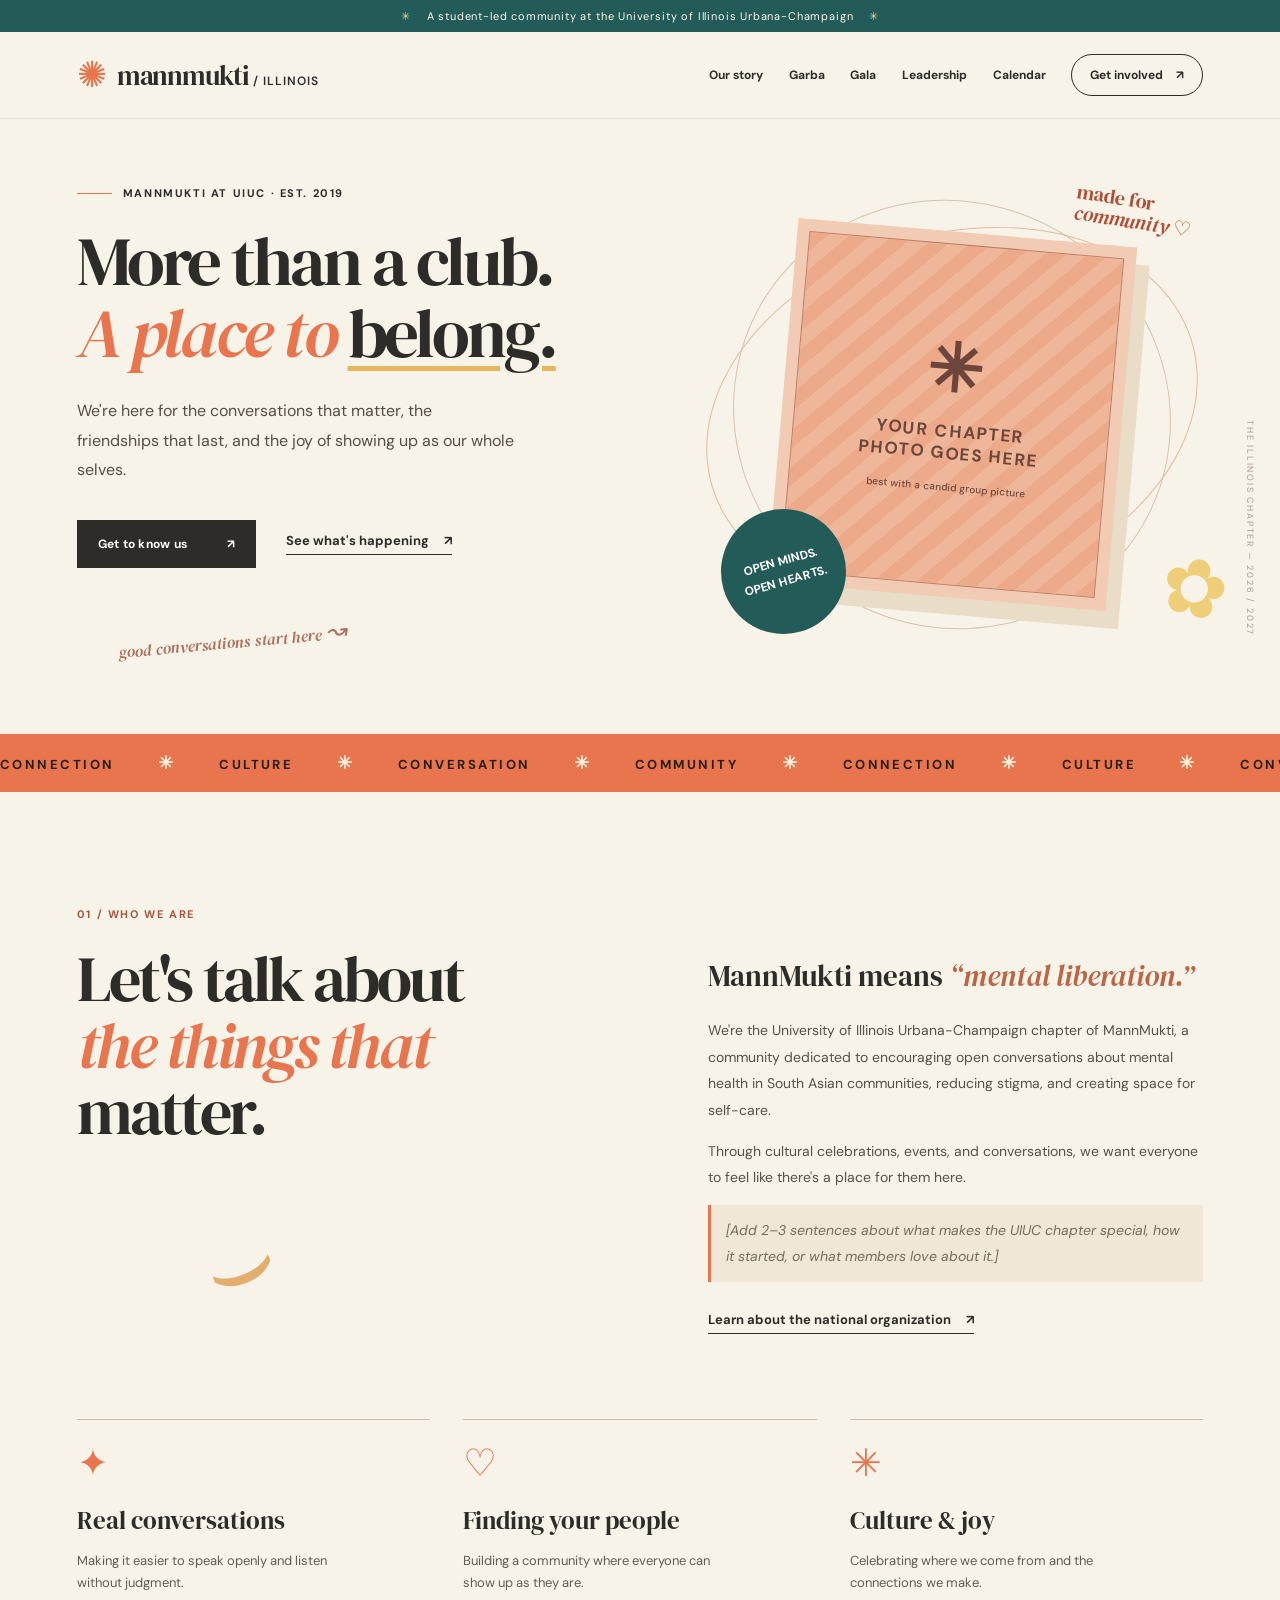
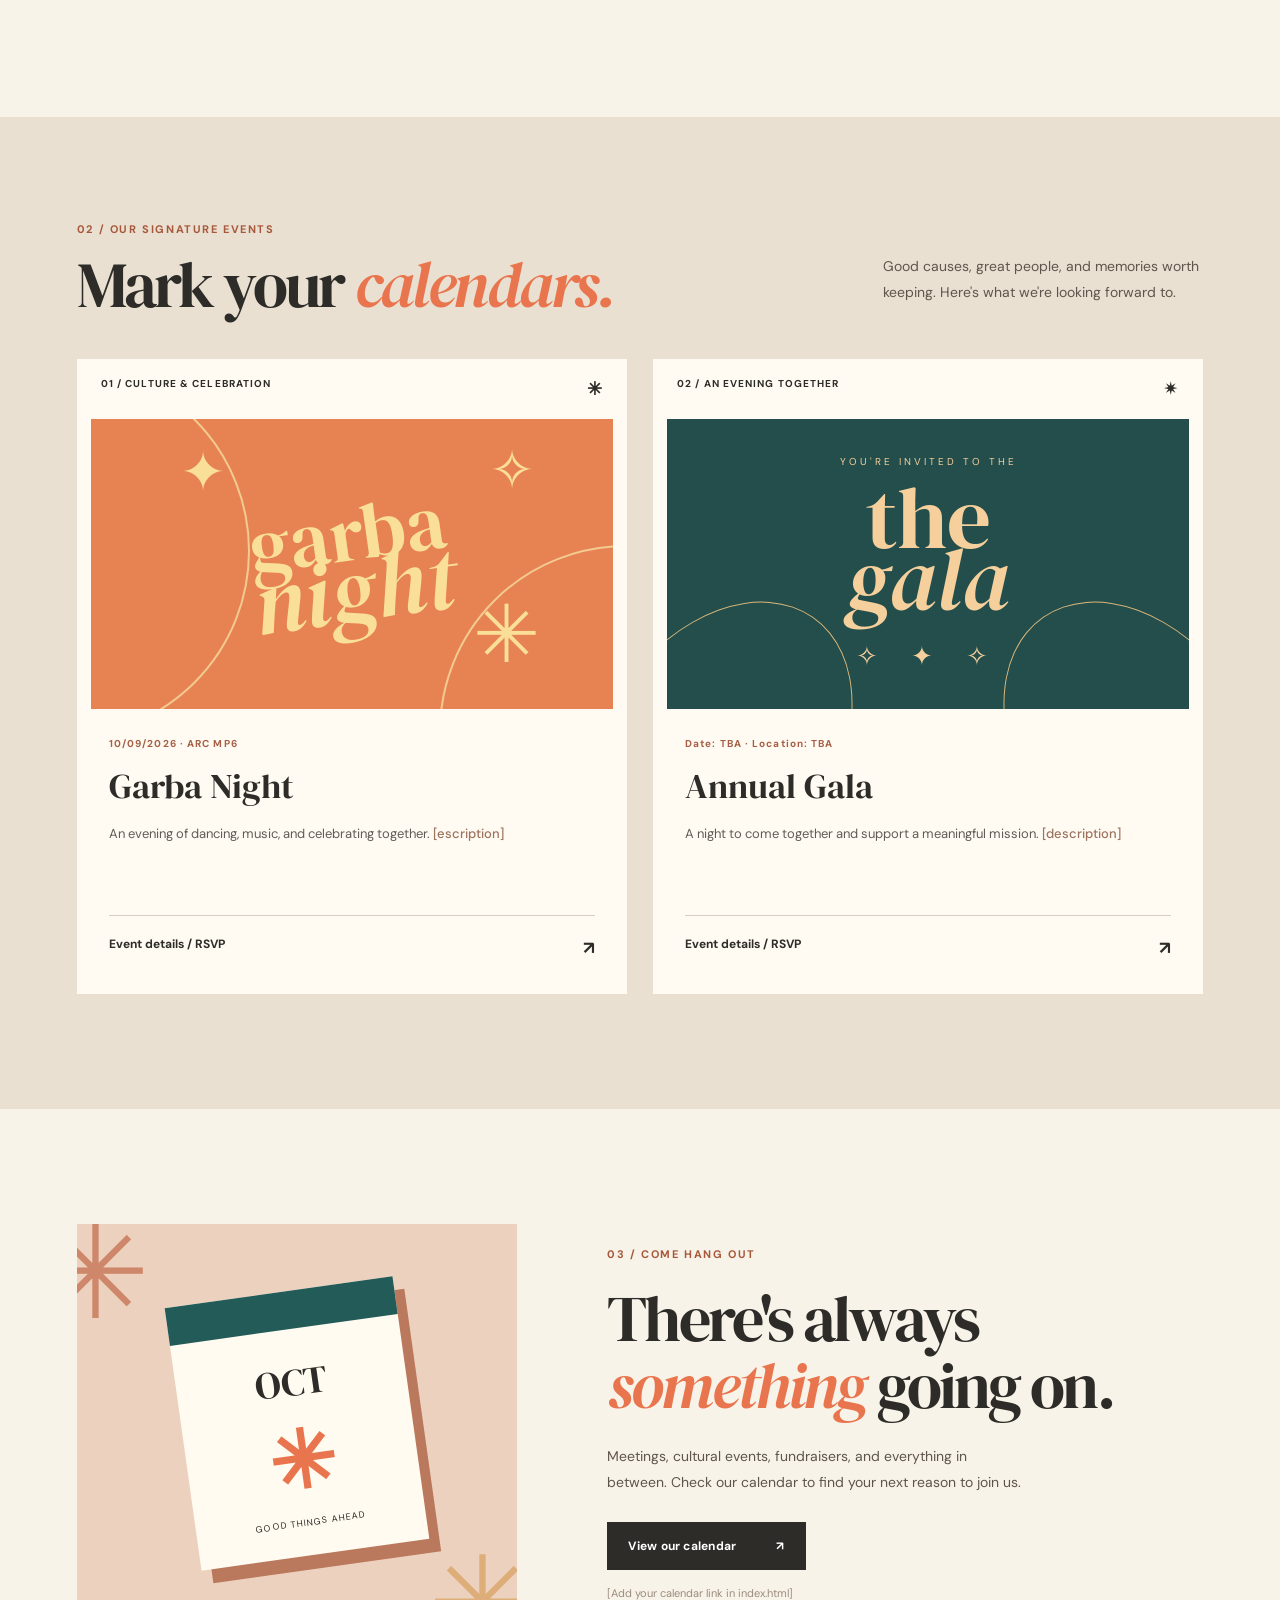
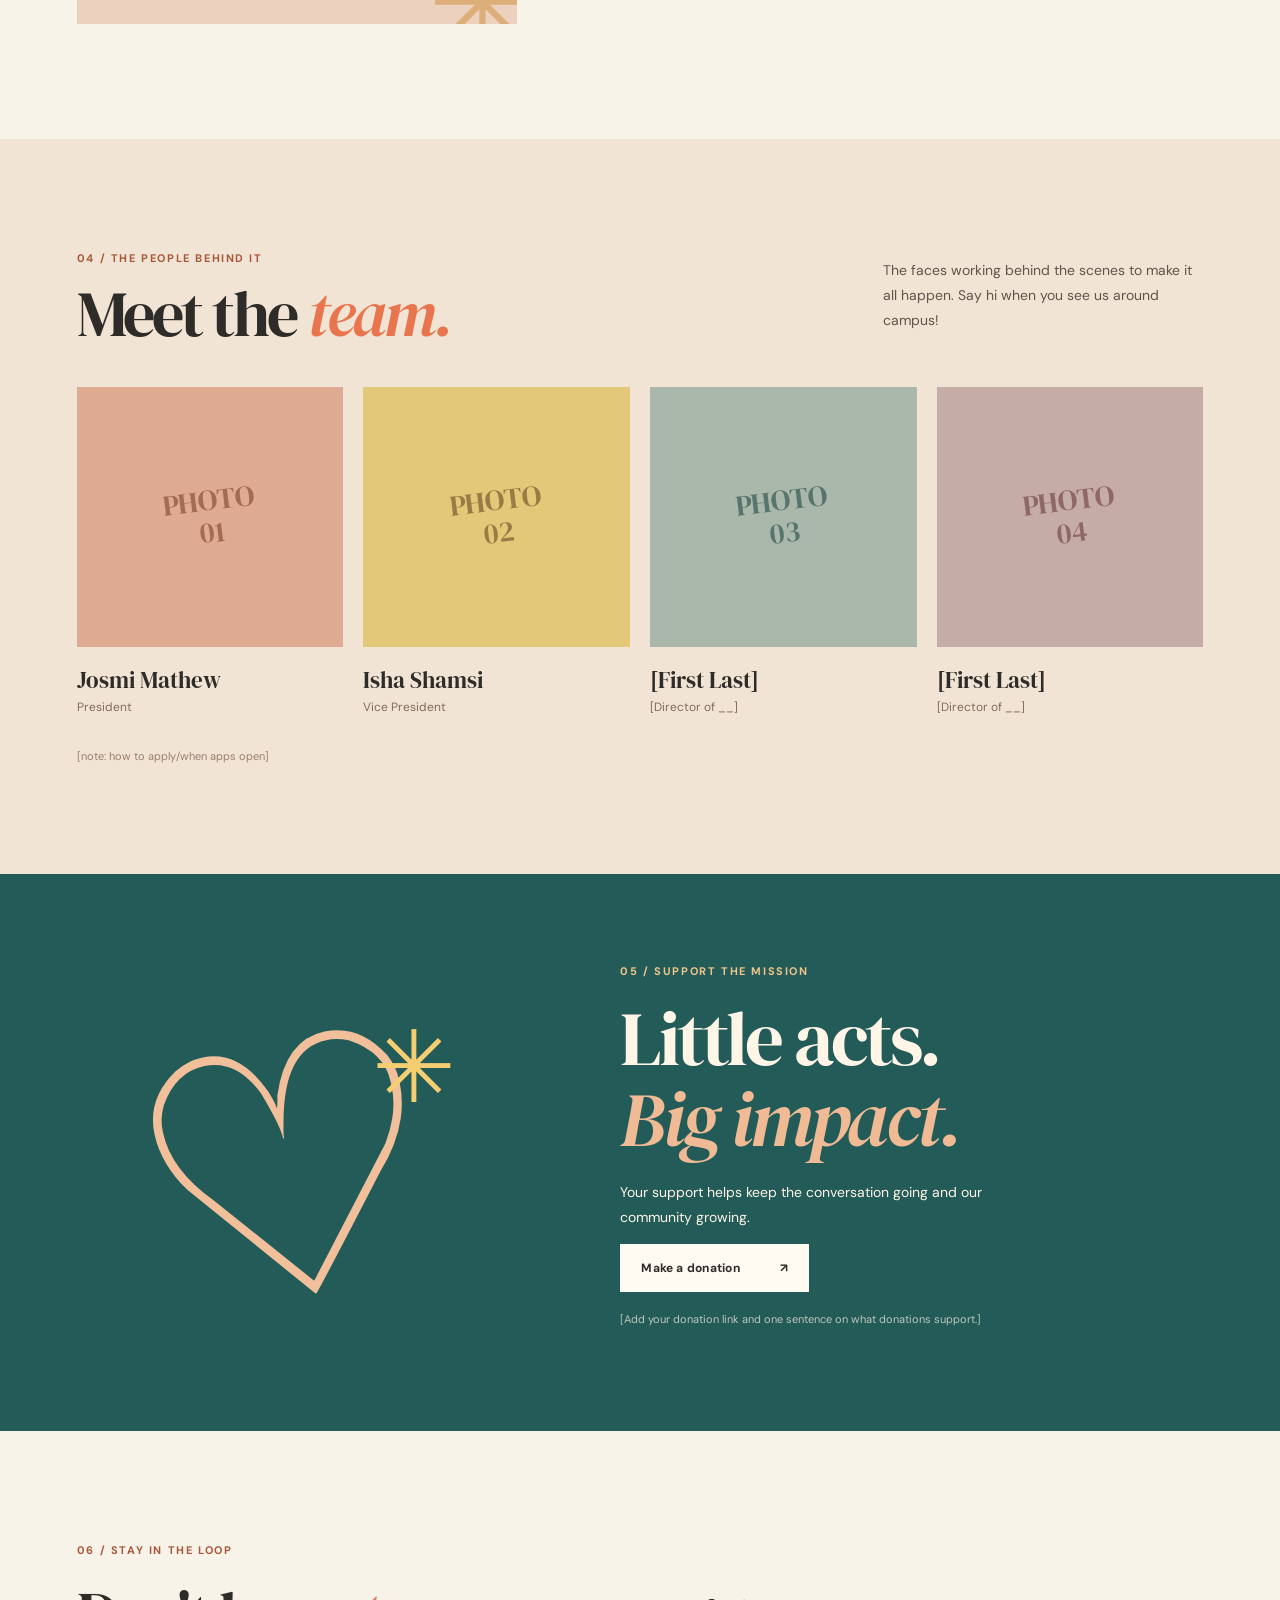
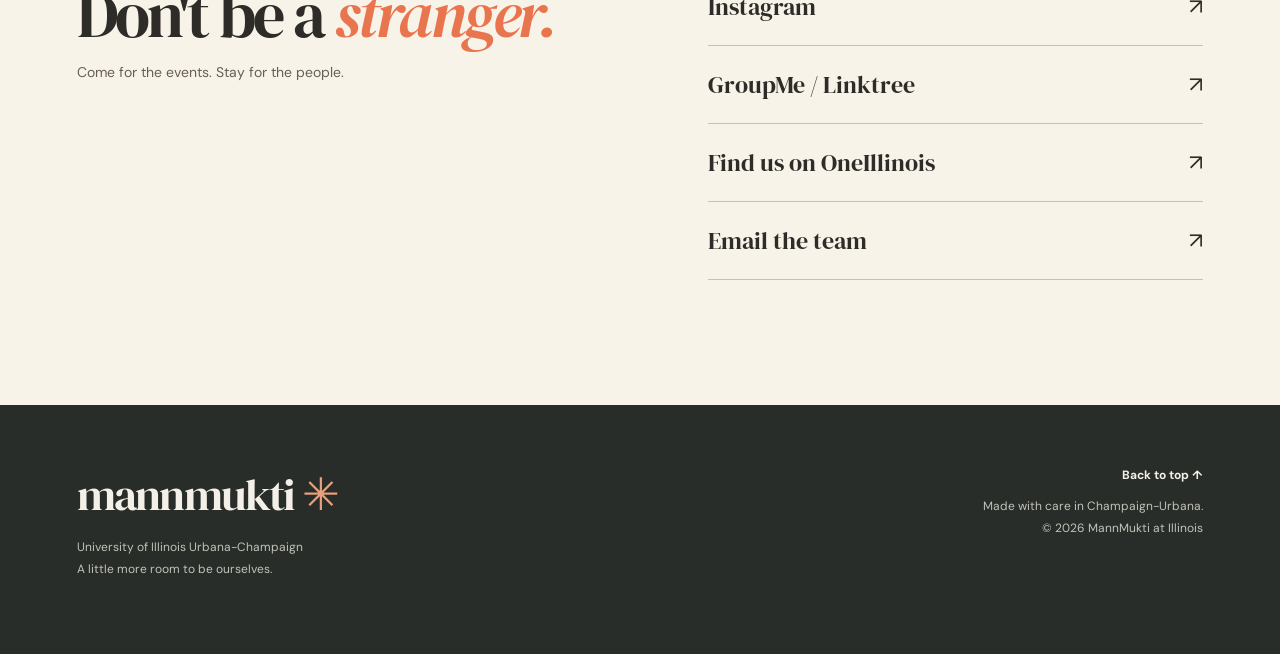
==== index.html @ 5d5713e8 "updates" ====
<!doctype html>
<html lang="en">
<head>
  <meta charset="UTF-8" />
  <meta name="viewport" content="width=device-width, initial-scale=1.0" />
  <meta name="theme-color" content="#f8f3e9" />
  <meta name="description" content="MannMukti at the University of Illinois Urbana-Champaign. Community, conversation, and South Asian mental health advocacy." />
  <title>MannMukti at Illinois — A little more room to be ourselves</title>
  <link rel="preconnect" href="https://fonts.googleapis.com" />
  <link rel="preconnect" href="https://fonts.gstatic.com" crossorigin />
  <link href="https://fonts.googleapis.com/css2?family=DM+Sans:wght@400;500;600;700&family=DM+Serif+Display:ital@0;1&display=swap" rel="stylesheet" />
  <link rel="stylesheet" href="styles.css" />
  <script src="script.js" defer></script>
</head>
<body>
  <a class="skip-link" href="#main">Skip to content</a>
  <div class="announcement"><span class="sparkle">✳</span> A student-led community at the University of Illinois Urbana-Champaign <span class="sparkle">✳</span></div>

  <header class="site-header">
    <a href="#home" class="brand" aria-label="MannMukti Illinois home">
      <span class="brand-symbol" aria-hidden="true">✺</span>
      <span class="brand-name">mannmukti<span class="brand-location"> / illinois</span></span>
    </a>
    <button class="menu-toggle" aria-expanded="false" aria-controls="site-nav" aria-label="Open navigation"><span></span><span></span></button>
    <nav id="site-nav" class="site-nav" aria-label="Main navigation">
      <a href="#about">Our story</a>
      <a href="#garba">Garba</a>
      <a href="#gala">Gala</a>
      <a href="#leadership">Leadership</a>
      <a href="#calendar">Calendar</a>
      <a href="#connect" class="nav-pill">Get involved <span aria-hidden="true">↗</span></a>
    </nav>
  </header>

  <main id="main">
    <section class="hero section-shell" id="home">
      <div class="hero-copy">
        <div class="eyebrow"><span class="eyebrow-line"></span> MANNMUKTI AT UIUC · EST. 2019</div>
        <h1>More than a club.<br /><em>A place to</em> <span class="underline-word">belong.</span></h1>
        <p>We're here for the conversations that matter, the friendships that last, and the joy of showing up as our whole selves.</p>
        <div class="hero-actions"><a class="button button-dark" href="#about">Get to know us <span>↗</span></a><a class="text-link" href="#events">See what's happening <span>↗</span></a></div>
        <p class="handwritten-note">good conversations start here <span aria-hidden="true">↝</span></p>
      </div>
      <div class="hero-art" aria-label="Illustrated photo display area">
        <div class="art-orbit art-orbit-one"></div><div class="art-orbit art-orbit-two"></div>
        <div class="hero-photo-frame">
          <!-- REPLACE: Add your own chapter photo as assets/hero.jpg, then change the div below to <img src="assets/hero.jpg" alt="MannMukti UIUC members together"> -->
          <div class="photo-placeholder"><span class="photo-star">✳</span><span>YOUR CHAPTER<br />PHOTO GOES HERE</span><small>best with a candid group picture</small></div>
        </div>
        <div class="art-sticker sticker-top">made for<br /><em>community</em> ♡</div>
        <div class="art-sticker sticker-bottom">OPEN MINDS.<br />OPEN HEARTS.</div>
        <div class="hero-flower" aria-hidden="true">✿</div>
      </div>
      <div class="hero-side-note" aria-hidden="true">THE ILLINOIS CHAPTER — 2026 / 2027</div>
    </section>

    <div class="ticker" aria-label="Community values"><div class="ticker-track">CONNECTION <span>✳</span> CULTURE <span>✳</span> CONVERSATION <span>✳</span> COMMUNITY <span>✳</span> CONNECTION <span>✳</span> CULTURE <span>✳</span> CONVERSATION <span>✳</span> COMMUNITY <span>✳</span></div></div>

    <section class="about section-shell" id="about">
      <div class="section-index">01 / WHO WE ARE</div>
      <div class="about-grid">
        <div><h2>Let's talk about<br /><em>the things that</em><br />matter.</h2><div class="drawn-smile" aria-hidden="true">⌣</div></div>
        <div class="about-text"><p class="lead">MannMukti means <em>“mental liberation.”</em></p><p>We're the University of Illinois Urbana-Champaign chapter of MannMukti, a community dedicated to encouraging open conversations about mental health in South Asian communities, reducing stigma, and creating space for self-care.</p><p>Through cultural celebrations, events, and conversations, we want everyone to feel like there's a place for them here.</p><p class="editable-note">[Add 2–3 sentences about what makes the UIUC chapter special, how it started, or what members love about it.]</p><a class="inline-arrow" href="https://mannmukti.org/our-story/" target="_blank" rel="noopener noreferrer">Learn about the national organization <span>↗</span></a></div>
      </div>
      <div class="values-grid"><div class="value"><span>✦</span><h3>Real conversations</h3><p>Making it easier to speak openly and listen without judgment.</p></div><div class="value"><span>♡</span><h3>Finding your people</h3><p>Building a community where everyone can show up as they are.</p></div><div class="value"><span>✳</span><h3>Culture & joy</h3><p>Celebrating where we come from and the connections we make.</p></div></div>
    </section>

    <section class="events" id="events">
      <div class="section-shell"><div class="events-heading"><div><div class="section-index">02 / OUR SIGNATURE EVENTS</div><h2>Mark your <em>calendars.</em></h2></div><p>Good causes, great people, and memories worth keeping. Here's what we're looking forward to.</p></div>
        <div class="event-grid">
          <article class="event-card garba-card" id="garba"><div class="event-topline"><span>01 / CULTURE & CELEBRATION</span><span aria-hidden="true">✳</span></div><div class="event-graphic garba-graphic" aria-hidden="true"><span class="garba-graphic-text">garba<br /><i>night</i></span><span class="garba-star star-a">✦</span><span class="garba-star star-b">✳</span><span class="garba-star star-c">✧</span></div><div class="event-details"><div class="event-kicker">10/09/2026 · ARC MP6</div><h3>Garba Night</h3><p>An evening of dancing, music, and celebrating together. <strong>[escription]</strong></p><a href="#" data-placeholder="Add your Garba tickets or RSVP link" class="event-link">Event details / RSVP <span>↗</span></a></div></article>
          <article class="event-card gala-card" id="gala"><div class="event-topline"><span>02 / AN EVENING TOGETHER</span><span aria-hidden="true">✴</span></div><div class="event-graphic gala-graphic" aria-hidden="true"><span class="gala-small">YOU'RE INVITED TO THE</span><span class="gala-graphic-text">the<br /><i>gala</i></span><span class="gala-decoration">✧ ✦ ✧</span></div><div class="event-details"><div class="event-kicker">Date: TBA · Location: TBA</div><h3>Annual Gala</h3><p>A night to come together and support a meaningful mission. <strong>[description]</strong></p><a href="#" data-placeholder="Add your Gala tickets or RSVP link" class="event-link">Event details / RSVP <span>↗</span></a></div></article>
        </div>
      </div>
    </section>

    <section class="calendar-section section-shell" id="calendar"><div class="calendar-doodle" aria-hidden="true"><div class="doodle-page"><span>OCT</span><strong>✳</strong><small>GOOD THINGS AHEAD</small></div></div><div class="calendar-copy"><div class="section-index">03 / COME HANG OUT</div><h2>There's always<br /><em>something</em> going on.</h2><p>Meetings, cultural events, fundraisers, and everything in between. Check our calendar to find your next reason to join us.</p><a href="#" data-placeholder="Add your Google Calendar or campus calendar URL" class="button button-dark">View our calendar <span>↗</span></a><span class="subtle-hint">[Add your calendar link in index.html]</span></div></section>

    <section class="leadership-section" id="leadership"><div class="section-shell"><div class="leadership-heading"><div><div class="section-index">04 / THE PEOPLE BEHIND IT</div><h2>Meet the <em>team.</em></h2></div><p>The faces working behind the scenes to make it all happen. Say hi when you see us around campus!</p></div><div class="leader-grid">
      <!-- REPLACE: names, roles, bios, and profile image placeholders with the current year's leadership -->
      <article class="leader-card"><div class="leader-photo shade-one"><span>PHOTO<br />01</span></div><h3>Josmi Mathew</h3><p>President</p></article>
      <article class="leader-card"><div class="leader-photo shade-two"><span>PHOTO<br />02</span></div><h3>Isha Shamsi</h3><p>Vice President</p></article>
      <article class="leader-card"><div class="leader-photo shade-three"><span>PHOTO<br />03</span></div><h3>[First Last]</h3><p>[Director of __]</p></article>
      <article class="leader-card"><div class="leader-photo shade-four"><span>PHOTO<br />04</span></div><h3>[First Last]</h3><p>[Director of __]</p></article>
    </div><p class="leader-note">[note: how to apply/when apps open]</p></div></section>

    <section class="support section-shell" id="support"><div class="support-illustration" aria-hidden="true"><span class="heart-outer">♡</span><span class="little-sparkle">✳</span></div><div><div class="section-index">05 / SUPPORT THE MISSION</div><h2>Little acts.<br /><em>Big impact.</em></h2><p>Your support helps keep the conversation going and our community growing.</p><a class="button button-light" href="#" data-placeholder="Add your verified donation URL">Make a donation <span>↗</span></a><p class="support-note">[Add your donation link and one sentence on what donations support.]</p></div></section>

    <section class="connect-section section-shell" id="connect"><div class="connect-header"><div class="section-index">06 / STAY IN THE LOOP</div><h2>Don't be a <em>stranger.</em></h2><p>Come for the events. Stay for the people.</p></div><div class="social-links"><a href="#" data-placeholder="Add the UIUC chapter Instagram link"><span>Instagram</span><span>↗</span></a><a href="#" data-placeholder="Add GroupMe, Linktree, or another social link"><span>GroupMe / Linktree</span><span>↗</span></a><a href="https://one.illinois.edu/mannmukti/home/" target="_blank" rel="noopener noreferrer"><span>Find us on OneIllinois</span><span>↗</span></a><a href="mailto:YOUR-EMAIL@illinois.edu" data-placeholder="Replace YOUR-EMAIL@illinois.edu with the chapter email"><span>Email the team</span><span>↗</span></a></div></section>
  </main>

  <footer><div class="footer-content section-shell"><div><div class="footer-brand">mannmukti<span>✳</span></div><p>University of Illinois Urbana-Champaign<br />A little more room to be ourselves.</p></div><div class="footer-right"><a href="#home">Back to top ↑</a><p>Made with care in Champaign-Urbana.<br />© <span id="year">2026</span> MannMukti at Illinois</p></div></div></footer>
  <div id="placeholder-toast" class="placeholder-toast" role="status" aria-live="polite"></div>
</body>
</html>
---- styles.css ----
:root{--cream:#f8f3e9;--ink:#2e2c28;--orange:#e9754e;--teal:#235b58;--pink:#f2c6ba;--yellow:#efce79;--paper:#fffaf2;--serif:'DM Serif Display',Georgia,serif;--sans:'DM Sans',Arial,sans-serif}*{box-sizing:border-box}html{scroll-behavior:smooth;scroll-padding-top:90px}body{margin:0;background:var(--cream);color:var(--ink);font-family:var(--sans);-webkit-font-smoothing:antialiased}a{color:inherit;text-decoration:none}button{font:inherit}::selection{background:#f4ba8b;color:#211f1c}.section-shell{max-width:1350px;padding-left:clamp(24px,6vw,94px);padding-right:clamp(24px,6vw,94px);margin:auto}.skip-link{position:absolute;left:-999px;top:8px;background:white;padding:10px;z-index:50}.skip-link:focus{left:10px}.announcement{background:var(--teal);color:#fff8ed;text-align:center;font-size:11px;letter-spacing:.075em;padding:9px 12px}.sparkle{color:#f4d38c;padding:0 12px}.site-header{min-height:87px;display:flex;justify-content:space-between;align-items:center;gap:22px;padding:0 clamp(24px,6vw,94px);position:relative;z-index:15;background:var(--cream);border-bottom:1px solid #e7dfd2}.brand{display:flex;gap:10px;align-items:center;white-space:nowrap}.brand-symbol{font-size:36px;color:var(--orange);line-height:1}.brand-name{font-family:var(--serif);font-size:27px;letter-spacing:-1.2px}.brand-location{font-family:var(--sans);font-size:12px;letter-spacing:.08em;font-weight:600;text-transform:uppercase}.site-nav{display:flex;align-items:center;gap:clamp(15px,2vw,29px)}.site-nav>a{font-size:12px;font-weight:700;transition:color .2s}.site-nav>a:hover{color:#cb5838}.site-nav .nav-pill{padding:12px 18px;border:1px solid var(--ink);border-radius:30px}.nav-pill span{margin-left:10px}.menu-toggle{display:none}.hero{position:relative;min-height:610px;display:grid;grid-template-columns:1.08fr .92fr;align-items:center;gap:35px;padding-top:60px;padding-bottom:85px}.eyebrow,.section-index{font-size:11px;letter-spacing:.145em;font-weight:700}.eyebrow{display:flex;align-items:center;gap:11px}.eyebrow-line{height:1px;background:var(--orange);width:35px}.hero h1,.about h2,.events h2,.calendar-section h2,.leadership-section h2,.support h2,.connect-section h2{font-family:var(--serif);font-weight:400;letter-spacing:-.045em;line-height:1.04}.hero h1{font-size:clamp(52px,5.4vw,85px);margin:25px 0 27px}.hero h1 em,.about h2 em,.events h2 em,.calendar-section h2 em,.leadership-section h2 em,.support h2 em,.connect-section h2 em{font-weight:400;color:var(--orange)}.underline-word{text-decoration:underline;text-decoration-color:#e8b55f;text-decoration-thickness:5px;text-underline-offset:9px}.hero-copy>p:not(.handwritten-note){font-size:16px;max-width:440px;line-height:1.85;color:#554e46}.hero-actions{display:flex;align-items:center;gap:30px;flex-wrap:wrap;margin-top:35px}.button{display:inline-flex;align-items:center;justify-content:space-between;gap:40px;padding:16px 21px;font-size:12px;letter-spacing:.02em;font-weight:700;transition:transform .2s,background .2s}.button:hover{transform:translateY(-3px)}.button-dark{background:var(--ink);color:white}.button-light{background:var(--paper);color:var(--ink)}.text-link,.inline-arrow{font-size:13px;font-weight:700;border-bottom:1px solid var(--ink);padding-bottom:5px}.text-link span,.inline-arrow span{padding-left:12px}.handwritten-note{font-family:var(--serif);font-style:italic;color:#ad725f;font-size:16px;transform:rotate(-5deg);margin:40px 0 0 40px}.handwritten-note span{font-size:25px}.hero-art{height:470px;position:relative;display:grid;place-items:center}.art-orbit{position:absolute;border:1px solid #e3b9a1;border-radius:50%;transform:rotate(-17deg);width:100%;max-width:520px;height:360px}.art-orbit-two{transform:rotate(30deg);width:88%;height:425px;border-color:#d6c3b0}.hero-photo-frame{width:min(75%,340px);height:365px;background:#f2cbb4;padding:12px;transform:rotate(5deg);box-shadow:14px 17px 0 #e9ddc8;z-index:2}.photo-placeholder{height:100%;display:flex;align-items:center;justify-content:center;flex-direction:column;gap:17px;background:repeating-linear-gradient(-45deg,#edaa8b,#edaa8b 14px,#f0b69a 14px,#f0b69a 28px);border:1px solid #bf7e64;color:#6d453a;text-align:center;font-weight:700;font-size:17px;letter-spacing:.1em}.photo-placeholder .photo-star{font-size:67px;line-height:1}.photo-placeholder small{font-size:10px;font-weight:500;letter-spacing:0}.hero-photo-frame img{width:100%;height:100%;object-fit:cover}.art-sticker{position:absolute;z-index:3;font-family:var(--serif);line-height:1.05}.sticker-top{font-size:20px;top:11px;right:2%;transform:rotate(9deg);color:#b24e35}.sticker-bottom{background:var(--teal);color:white;border-radius:50%;width:125px;height:125px;display:grid;place-content:center;text-align:center;font:700 12px/1.65 var(--sans);left:4%;bottom:15px;transform:rotate(-16deg)}.hero-flower{position:absolute;z-index:3;color:var(--yellow);font-size:80px;right:-25px;bottom:8px;transform:rotate(15deg)}.hero-side-note{position:absolute;right:24px;top:49%;writing-mode:vertical-rl;font-size:9px;letter-spacing:.2em;color:#a59a8c}.ticker{overflow:hidden;background:var(--orange);color:#291f19;padding:17px 0;white-space:nowrap}.ticker-track{width:max-content;font-size:13px;letter-spacing:.19em;font-weight:700;word-spacing:2em;animation:marquee 40s linear infinite}.ticker span{color:#fff1dd;font-size:18px;padding:0 12px}@keyframes marquee{to{transform:translateX(-50%)}}.about{padding-top:115px;padding-bottom:110px}.section-index{color:#a8583a}.about-grid{display:grid;grid-template-columns:1fr 1fr;gap:12%;padding-top:25px}.about h2{font-size:clamp(48px,5vw,70px);margin:0}.drawn-smile{font-family:var(--serif);font-size:110px;color:#e2ae6d;line-height:.9;margin:10px 0 0 115px;transform:rotate(-22deg)}.about-text{padding-top:12px}.about-text p{font-size:14px;line-height:1.9;color:#55514b}.about-text .lead{font-family:var(--serif);font-size:29px;color:var(--ink);line-height:1.25;margin:0 0 23px}.about-text .lead em{color:#bb6547}.editable-note{background:#f0e7d8;border-left:3px solid var(--orange);padding:12px 15px;color:#766c60!important;font-style:italic}.inline-arrow{display:inline-block;margin-top:15px}.values-grid{display:grid;grid-template-columns:repeat(3,1fr);gap:33px;margin-top:85px}.value{border-top:1px solid #cbbdae;padding-top:18px}.value>span{font-size:38px;color:var(--orange)}.value h3{font:400 25px var(--serif);margin:15px 0 8px}.value p{font-size:13px;color:#625c52;line-height:1.7;max-width:260px}.events{background:#e9e0d2;padding:105px 0 115px}.events-heading,.leadership-heading{display:flex;justify-content:space-between;align-items:end;gap:40px;margin-bottom:40px}.events h2,.leadership-section h2{font-size:clamp(47px,5vw,72px);margin:16px 0 0}.events-heading>p,.leadership-heading>p{font-size:14px;line-height:1.8;max-width:320px;color:#5f554c}.event-grid{display:grid;grid-template-columns:1fr 1fr;gap:26px}.event-card{background:var(--paper);min-width:0}.event-topline{display:flex;justify-content:space-between;padding:18px 24px;font-size:10px;letter-spacing:.11em;font-weight:700}.event-topline span:last-child{font-size:18px}.event-graphic{height:290px;margin:0 14px;position:relative;overflow:hidden;display:flex;align-items:center;justify-content:center}.garba-graphic{background:#e78253;color:#f9df97}.garba-graphic:before,.garba-graphic:after{content:'';position:absolute;border:2px solid #f3ca8f;border-radius:50%;height:370px;width:370px}.garba-graphic:before{left:-215px;top:-55px}.garba-graphic:after{right:-200px;bottom:-210px}.garba-graphic-text{font:400 77px/.67 var(--serif);text-align:center;transform:rotate(-8deg);position:relative;z-index:2}.garba-graphic-text i{font-size:90px}.garba-star{position:absolute;font-size:55px}.star-a{top:17px;left:17%}.star-b{bottom:22px;right:14%;font-size:80px}.star-c{right:15%;top:15px}.gala-graphic{background:#234e4b;color:#f5cf9c;flex-direction:column}.gala-graphic:before,.gala-graphic:after{content:'';position:absolute;width:230px;height:330px;border:1px solid #d9b67a;border-radius:50% 50% 0 0;bottom:-210px}.gala-graphic:before{left:-65px;transform:rotate(35deg)}.gala-graphic:after{right:-65px;transform:rotate(-35deg)}.gala-small{font-size:10px;letter-spacing:.3em;margin-bottom:20px}.gala-graphic-text{font:400 87px/.7 var(--serif);text-align:center}.gala-decoration{font-size:26px;letter-spacing:.5em;margin-top:29px}.event-details{padding:28px 32px 34px}.event-kicker{font-size:10px;color:#a65f44;font-weight:700;letter-spacing:.11em}.event-details h3{font:400 35px var(--serif);margin:12px 0}.event-details p{line-height:1.75;font-size:13px;color:#625c56;min-height:65px}.event-details p strong{font-weight:500;color:#9b735f}.event-link{display:flex;justify-content:space-between;border-top:1px solid #d7cdc0;padding-top:20px;margin-top:27px;font-size:12px;font-weight:700}.event-link span{font-size:18px}.calendar-section{display:grid;grid-template-columns:.85fr 1.15fr;align-items:center;gap:8%;padding-top:115px;padding-bottom:115px}.calendar-doodle{background:#ecd2be;min-height:400px;display:grid;place-items:center;position:relative;overflow:hidden}.calendar-doodle:before,.calendar-doodle:after{content:'✳';color:#ce876b;position:absolute;font-size:130px;left:-36px;top:-35px}.calendar-doodle:after{left:auto;top:auto;right:-20px;bottom:-65px;color:#deae7a}.doodle-page{transform:rotate(-8deg);background:#fffbf0;box-shadow:10px 14px 0 #ba785d;width:230px;height:265px;text-align:center;display:flex;align-items:center;flex-direction:column;justify-content:space-around;padding:20px;border-top:38px solid var(--teal);position:relative;z-index:1}.doodle-page>span{font:400 38px var(--serif)}.doodle-page strong{font-size:80px;color:var(--orange);line-height:1}.doodle-page small{font-size:9px;letter-spacing:.13em}.calendar-section h2{font-size:clamp(46px,5vw,68px);margin:25px 0}.calendar-copy>p{max-width:420px;line-height:1.85;font-size:14px;color:#5d554c;margin-bottom:26px}.subtle-hint{display:block;margin-top:16px;color:#9b8b7d;font-size:11px}.leadership-section{background:#f1e4d4;padding:105px 0 100px}.leader-grid{display:grid;grid-template-columns:repeat(4,1fr);gap:20px}.leader-photo{height:260px;display:grid;place-items:center;position:relative;overflow:hidden}.leader-photo span{font-family:var(--serif);text-align:center;font-size:29px;line-height:1.1;transform:rotate(-7deg);opacity:.7}.leader-photo img{width:100%;height:100%;object-fit:cover}.shade-one{background:#deaa91;color:#8b503b}.shade-two{background:#e4c879;color:#795b30}.shade-three{background:#a9b8aa;color:#355a53}.shade-four{background:#c6aca7;color:#784c4a}.leader-card h3{font:400 23px var(--serif);margin:17px 0 3px}.leader-card p{font-size:12px;color:#826b5b;margin:0}.leader-note{font-size:11px;color:#9c7e6a;margin-top:34px}.support{background:var(--teal);color:#fff6e7;display:grid;grid-template-columns:.85fr 1.15fr;gap:10%;align-items:center;padding-top:90px;padding-bottom:90px;max-width:none;justify-content:center}.support>div{max-width:590px}.support .section-index{color:#f1c58a}.support h2{font-size:clamp(54px,6vw,88px);margin:21px 0}.support h2 em{color:#f0bb94}.support p{font-size:14px;line-height:1.8;max-width:370px}.support-illustration{height:300px;position:relative;display:grid;place-items:center}.heart-outer{font-family:Georgia,serif;font-size:350px;line-height:1;color:#f2bf9b;transform:rotate(-12deg)}.little-sparkle{position:absolute;color:#f6ce72;font-size:100px;right:12%;top:0}.support-note{font-size:11px!important;opacity:.7;margin-top:18px}.connect-section{padding-top:112px;padding-bottom:125px;display:grid;grid-template-columns:1fr 1fr;gap:12%}.connect-section h2{font-size:clamp(45px,5vw,67px);margin:25px 0 14px}.connect-header>p{font-size:14px;color:#675e54}.social-links{padding-top:25px}.social-links a{display:flex;align-items:center;justify-content:space-between;border-bottom:1px solid #ccbfb0;padding:22px 0;font:400 24px var(--serif);transition:padding .2s,color .2s}.social-links a:hover{padding-left:10px;color:#b75f41}.social-links a span:last-child{font:400 22px var(--sans)}footer{background:#292d29;color:#f4efe7}.footer-content{padding-top:58px;padding-bottom:62px;display:flex;justify-content:space-between;gap:20px}.footer-brand{font:400 45px var(--serif);letter-spacing:-.04em}.footer-brand span{color:#e7a17d;padding-left:7px}footer p{font-size:12px;line-height:1.8;color:#c2c2b8}.footer-right{text-align:right}footer a{font-size:12px;font-weight:700}.placeholder-toast{position:fixed;bottom:24px;left:50%;transform:translate(-50%,20px);opacity:0;pointer-events:none;background:#282c29;color:#fff;padding:14px 24px;font-size:13px;max-width:calc(100vw - 30px);z-index:100;box-shadow:0 10px 30px #0003;transition:opacity .25s,transform .25s}.placeholder-toast.show{opacity:1;transform:translate(-50%,0)}
@media(max-width:1050px){.site-nav{gap:12px}.brand-location{display:none}.site-nav>a{font-size:11px}.hero h1{font-size:clamp(48px,5.3vw,76px)}.hero-photo-frame{width:80%}.leader-photo{height:200px}}
@media(max-width:760px){.announcement{font-size:9px}.sparkle{padding:0 3px}.site-header{min-height:72px}.brand-name{font-size:25px}.brand-location{display:inline;font-size:10px}.menu-toggle{display:flex;flex-direction:column;gap:6px;background:none;border:0;padding:13px;cursor:pointer}.menu-toggle span{display:block;width:23px;height:2px;background:var(--ink)}.site-nav{display:none;position:absolute;top:100%;left:0;right:0;background:var(--cream);padding:18px 25px 28px;box-shadow:0 20px 25px #0002;flex-direction:column;align-items:stretch;gap:0}.site-nav.open{display:flex}.site-nav>a{padding:13px 2px;font-size:14px}.site-nav .nav-pill{margin-top:8px;padding:14px}.hero{grid-template-columns:1fr;gap:15px;padding-top:65px;padding-bottom:65px}.hero h1{font-size:clamp(48px,10vw,75px)}.hero-art{height:400px}.hero-photo-frame{height:300px;width:260px}.hero-side-note{display:none}.handwritten-note{margin-top:22px}.about,.events,.leadership-section{padding-top:70px;padding-bottom:75px}.about-grid,.calendar-section,.connect-section{grid-template-columns:1fr;gap:30px}.about h2,.events h2,.calendar-section h2,.leadership-section h2,.connect-section h2{font-size:clamp(43px,9vw,64px)}.about-text{padding-top:0}.drawn-smile{display:none}.values-grid{grid-template-columns:1fr;gap:22px;margin-top:50px}.events-heading,.leadership-heading{display:block}.events-heading>p,.leadership-heading>p{margin-top:22px}.event-grid{grid-template-columns:1fr}.calendar-section{padding-top:70px;padding-bottom:75px}.calendar-doodle{min-height:320px}.leader-grid{grid-template-columns:repeat(2,1fr);gap:25px 16px}.leader-photo{height:210px}.support{grid-template-columns:1fr;gap:15px;padding-top:50px;padding-bottom:70px}.support-illustration{height:180px}.heart-outer{font-size:215px}.little-sparkle{font-size:70px;right:22%}.connect-section{padding-top:75px;padding-bottom:75px}.social-links{padding-top:0}.footer-content{display:block}.footer-right{text-align:left;margin-top:30px}}
@media(max-width:420px){.brand-location{display:none}.hero-actions{gap:16px}.hero-photo-frame{height:280px;width:230px}.art-sticker.sticker-top{right:0;font-size:16px}.sticker-bottom{height:90px;width:90px;font-size:9px}.event-graphic{height:240px}.leader-photo{height:165px}.leader-card h3{font-size:20px}.social-links a{font-size:20px}}
@media(prefers-reduced-motion:reduce){html{scroll-behavior:auto}.ticker-track{animation:none}*,*:before,*:after{transition:none!important}}
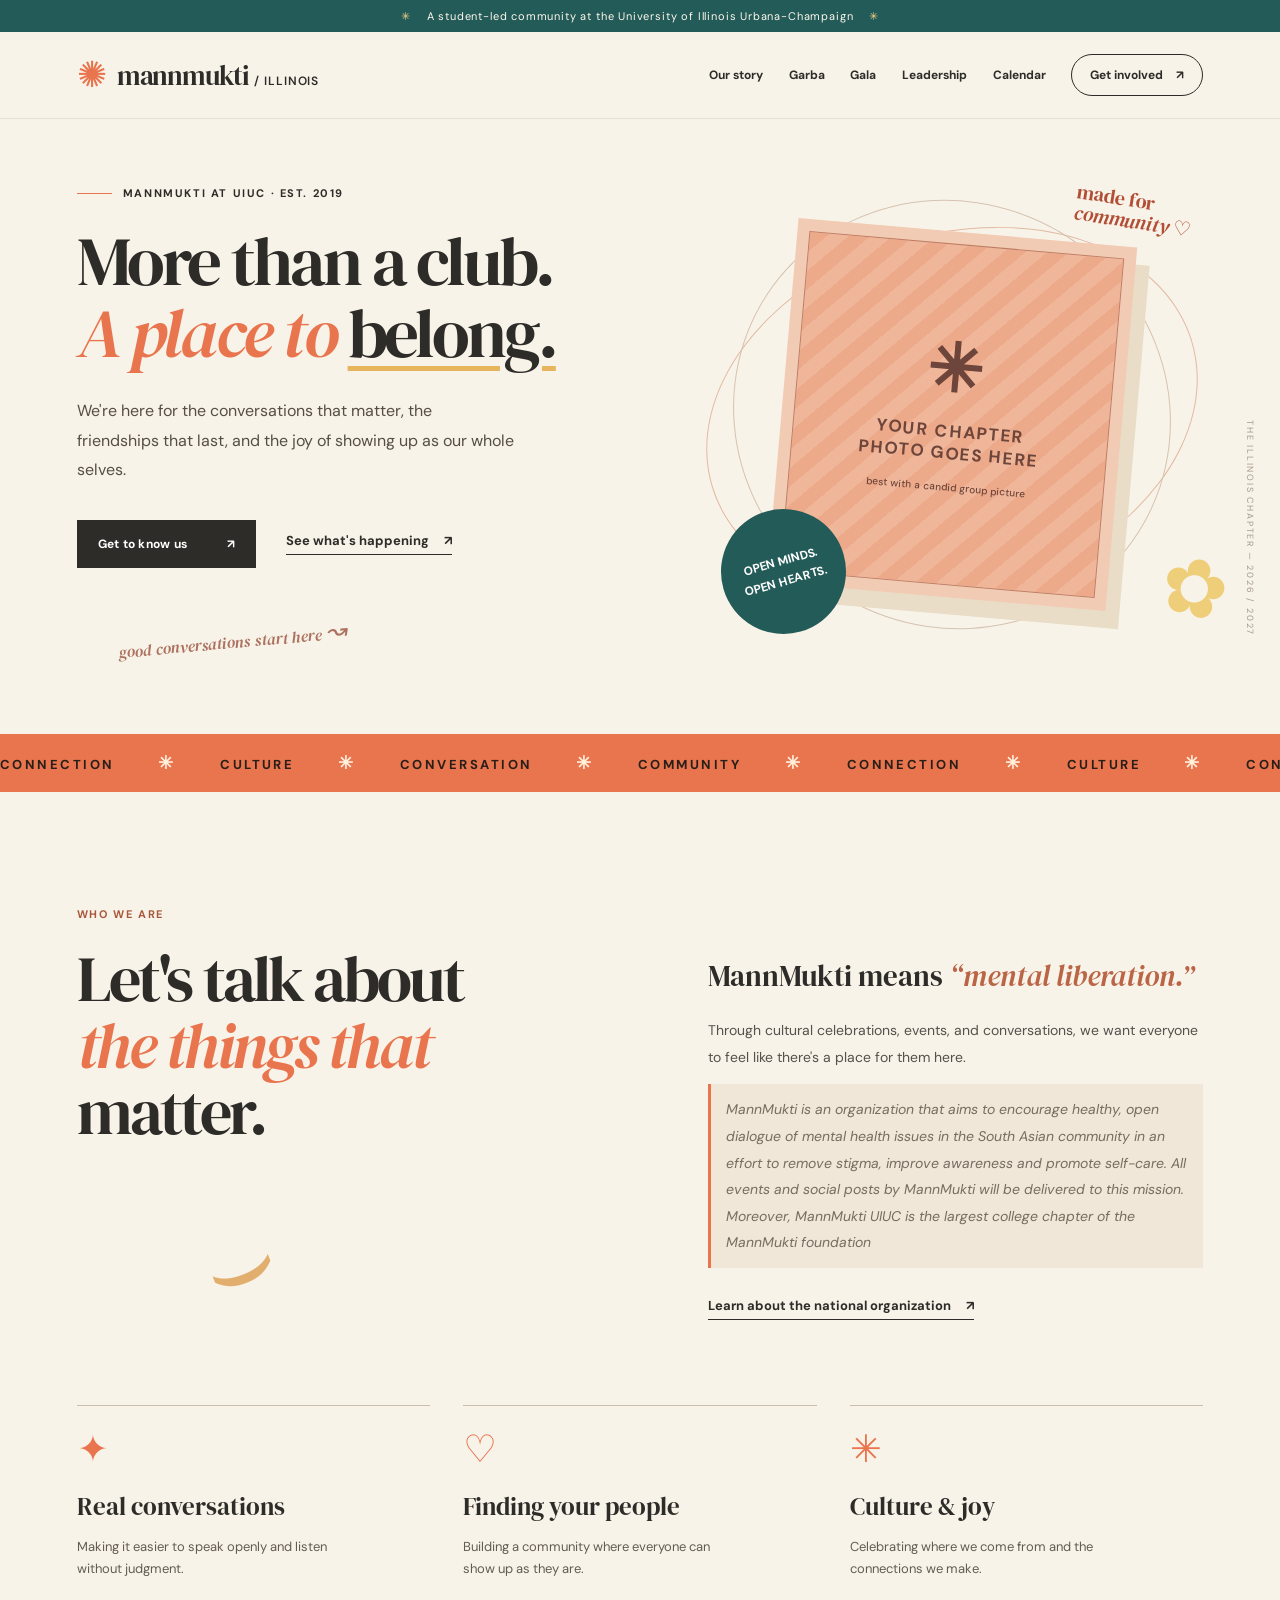
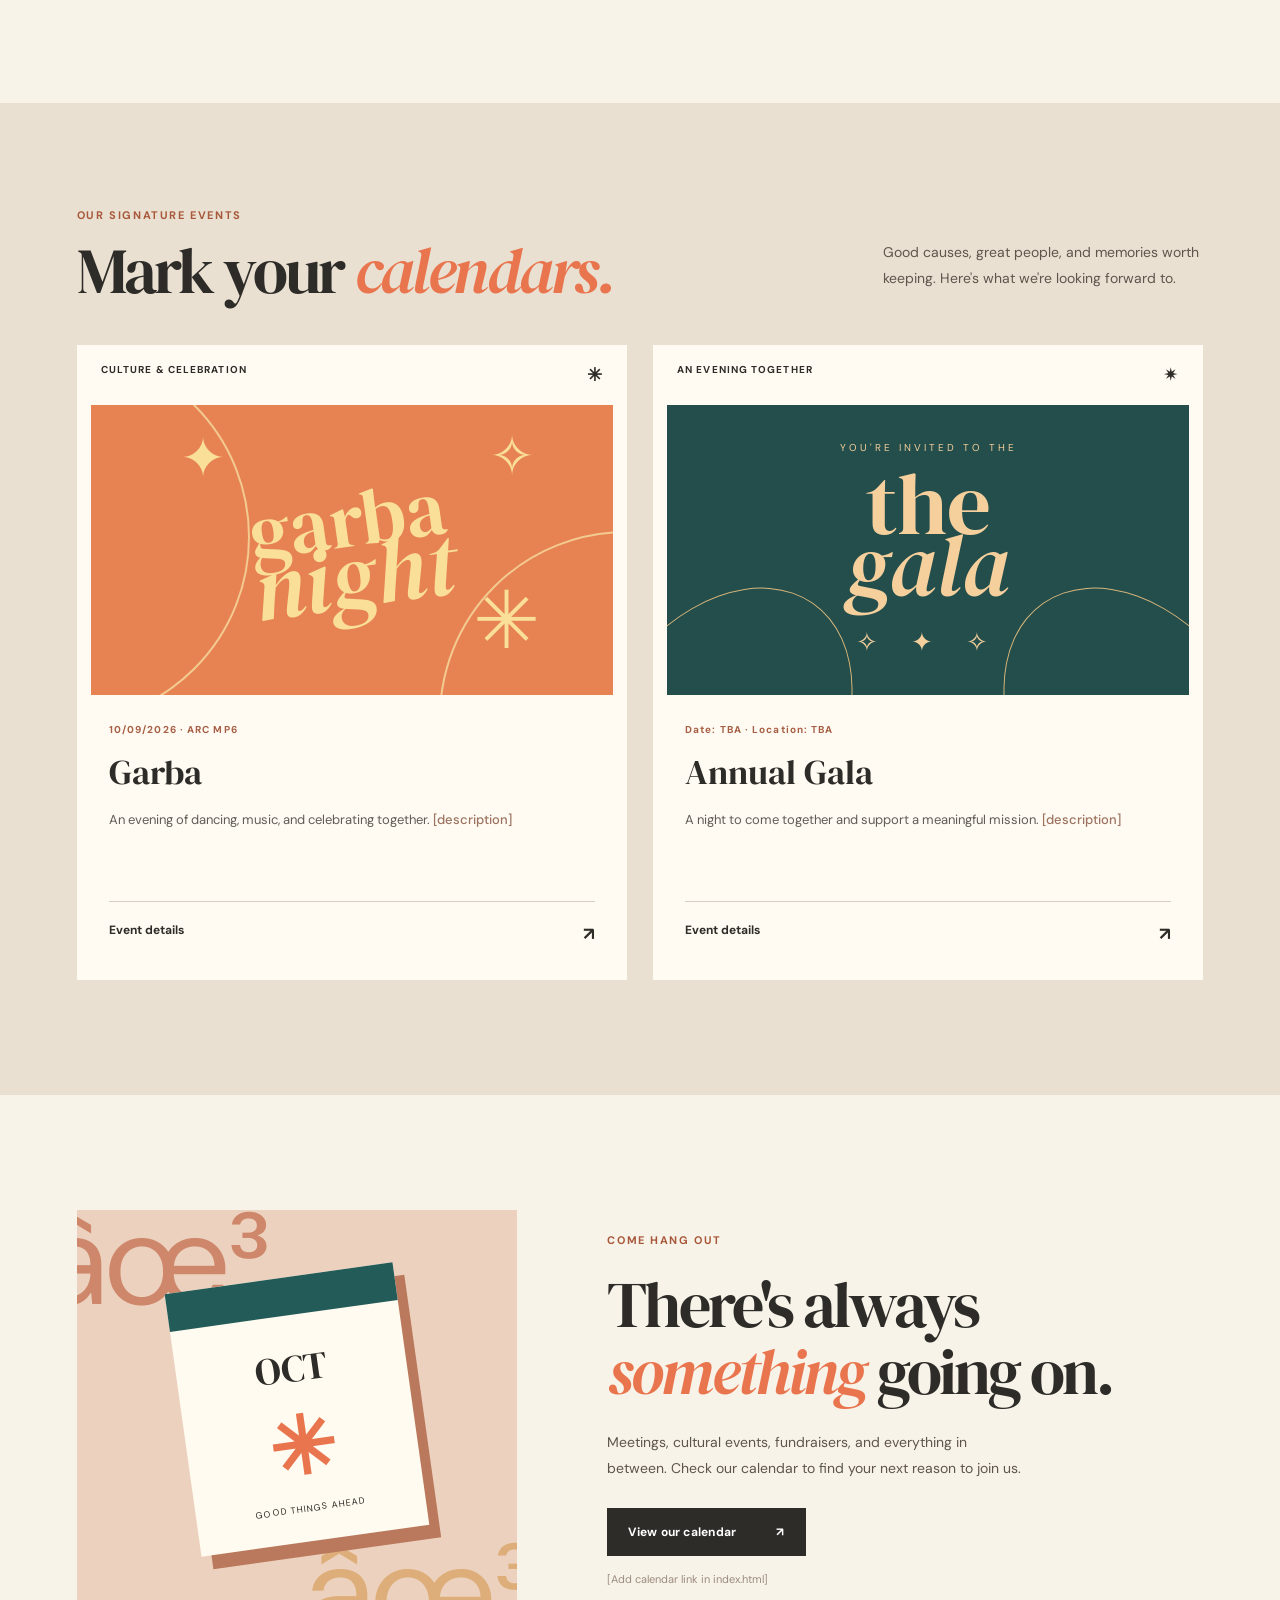
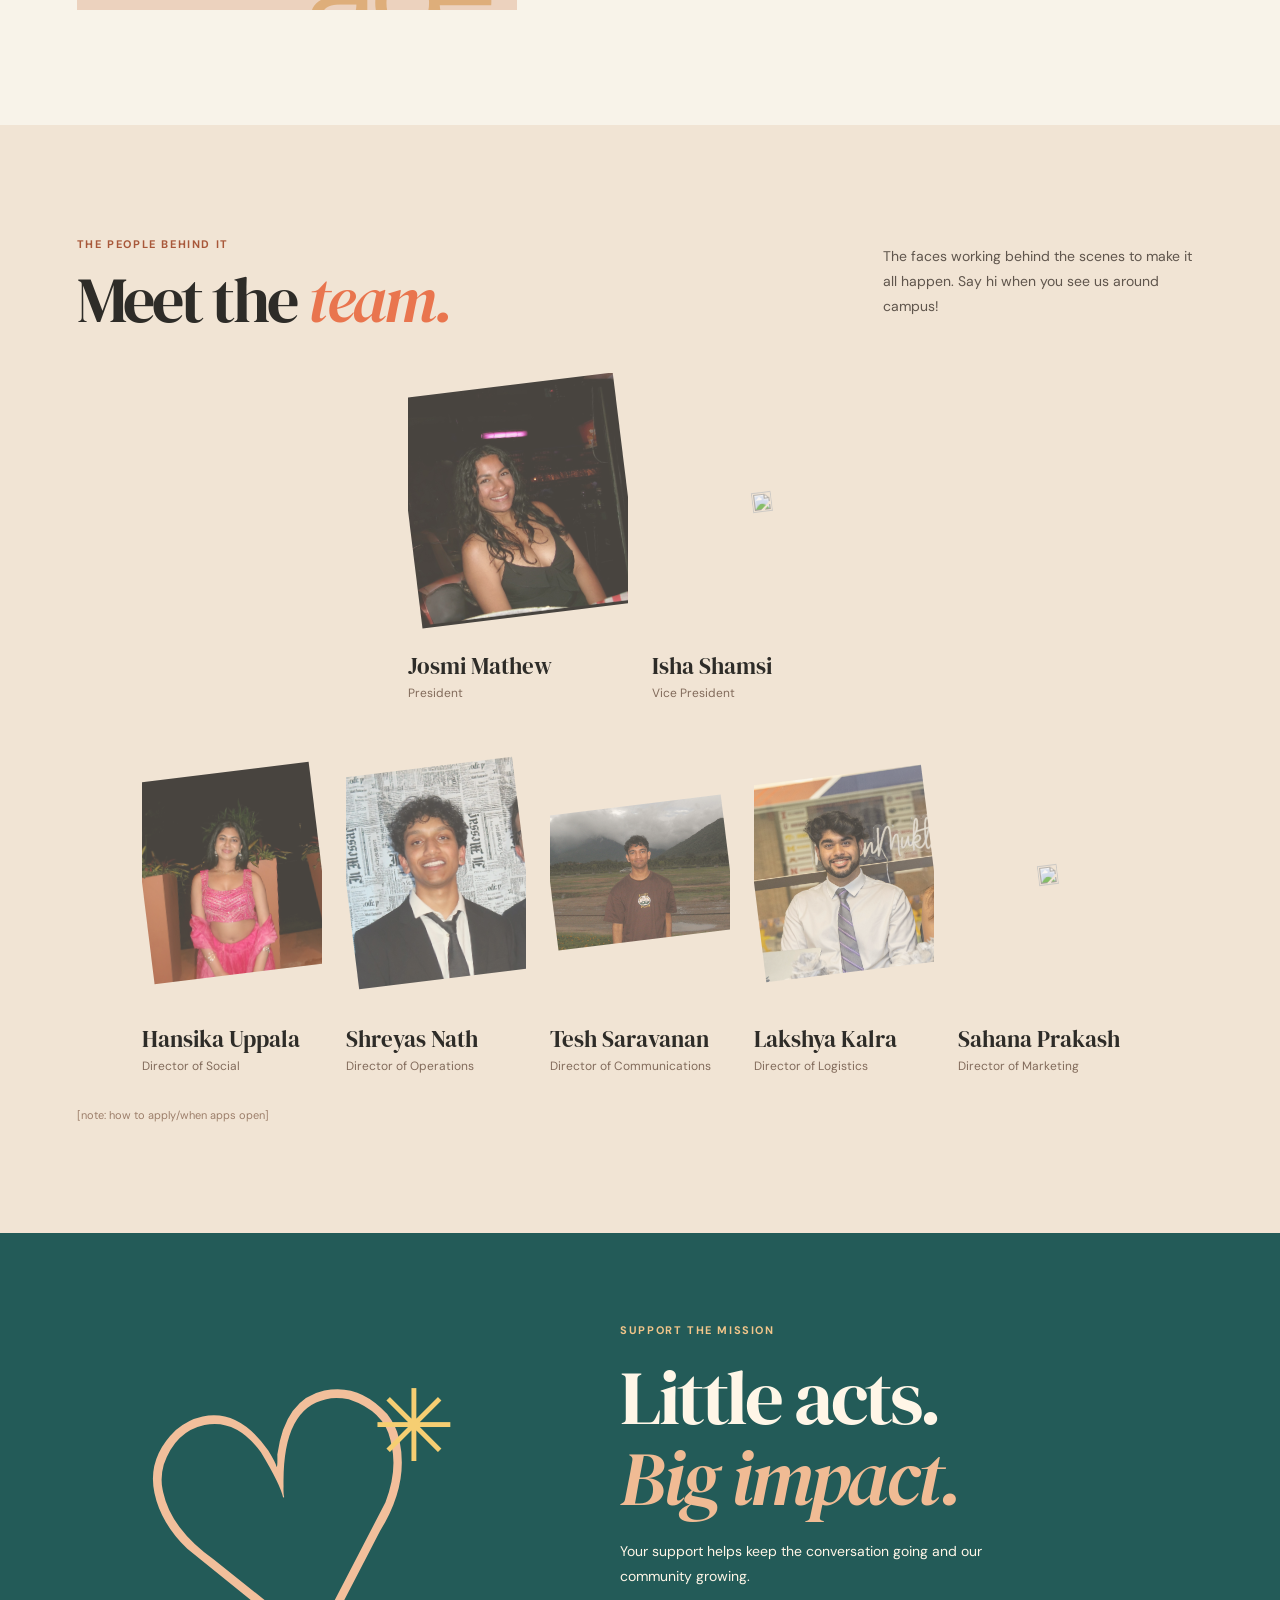
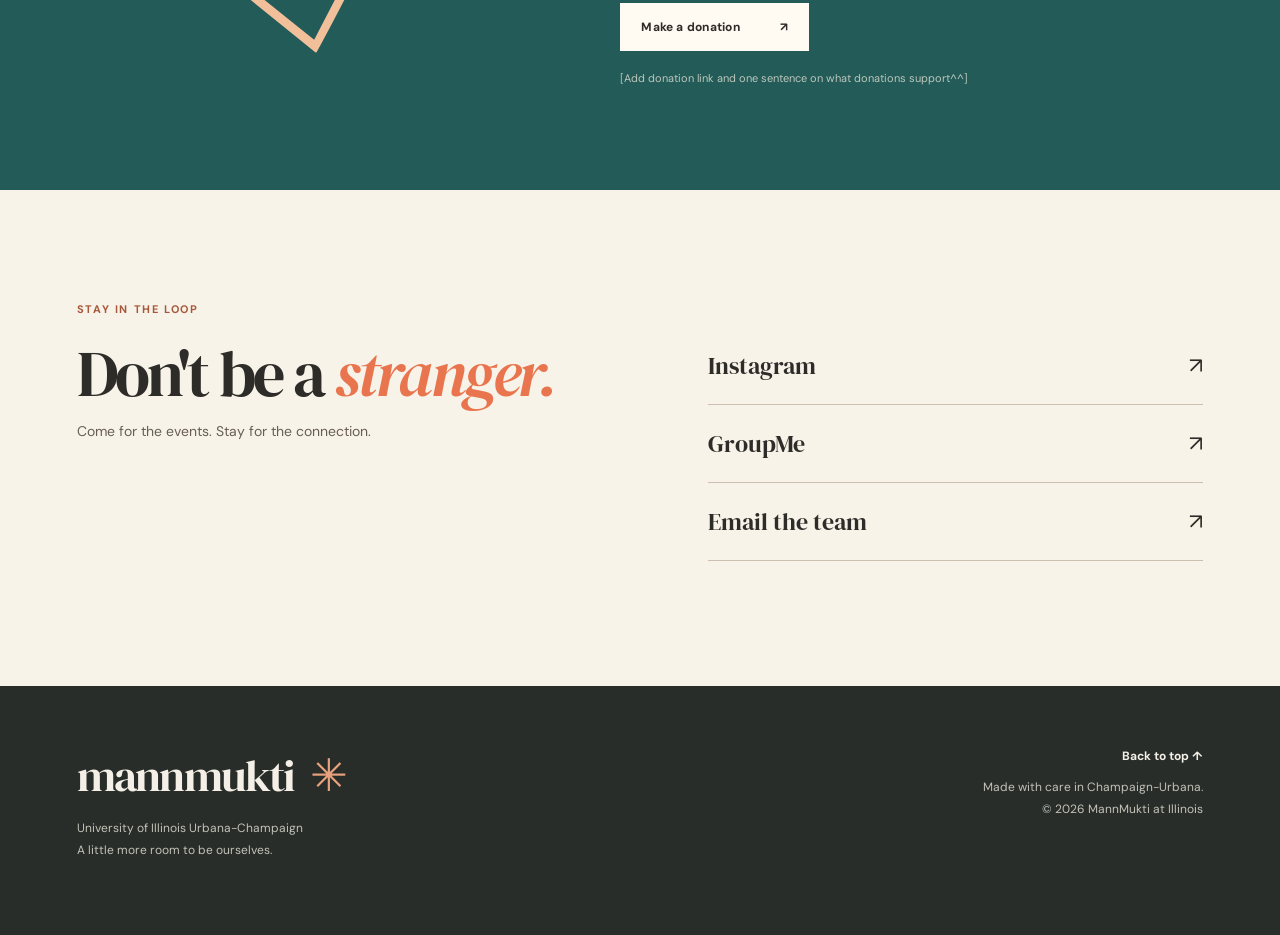
==== commit 20ccf6a3: "more updates" ====
--- a/index.html
+++ b/index.html
@@ -1,95 +1,668 @@
-<!doctype html>
+<!DOCTYPE html>
 <html lang="en">
-<head>
-  <meta charset="UTF-8" />
-  <meta name="viewport" content="width=device-width, initial-scale=1.0" />
-  <meta name="theme-color" content="#f8f3e9" />
-  <meta name="description" content="MannMukti at the University of Illinois Urbana-Champaign. Community, conversation, and South Asian mental health advocacy." />
-  <title>MannMukti at Illinois — A little more room to be ourselves</title>
-  <link rel="preconnect" href="https://fonts.googleapis.com" />
-  <link rel="preconnect" href="https://fonts.gstatic.com" crossorigin />
-  <link href="https://fonts.googleapis.com/css2?family=DM+Sans:wght@400;500;600;700&family=DM+Serif+Display:ital@0;1&display=swap" rel="stylesheet" />
-  <link rel="stylesheet" href="styles.css" />
-  <script src="script.js" defer></script>
-</head>
-<body>
-  <a class="skip-link" href="#main">Skip to content</a>
-  <div class="announcement"><span class="sparkle">✳</span> A student-led community at the University of Illinois Urbana-Champaign <span class="sparkle">✳</span></div>
-
+ <head>
+  <meta charset="utf-8"/>
+  <meta content="width=device-width, initial-scale=1.0" name="viewport"/>
+  <meta content="#f8f3e9" name="theme-color"/>
+  <meta content="MannMukti at the University of Illinois Urbana-Champaign. Community, conversation, and South Asian mental health advocacy." name="description"/>
+  <title>
+   MannMukti at Illinois — A little more room to be ourselves
+  </title>
+  <link href="https://fonts.googleapis.com" rel="preconnect"/>
+  <link crossorigin="" href="https://fonts.gstatic.com" rel="preconnect"/>
+  <link href="https://fonts.googleapis.com/css2?family=DM+Sans:wght@400;500;600;700&amp;family=DM+Serif+Display:ital@0;1&amp;display=swap" rel="stylesheet"/>
+  <link href="styles.css" rel="stylesheet"/>
+  <script defer="" src="script.js">
+  </script>
+ </head>
+ <body>
+  <a class="skip-link" href="#main">
+   Skip to content
+  </a>
+  <div class="announcement">
+   <span class="sparkle">
+    ✳
+   </span>
+   A student-led community at the University of Illinois Urbana-Champaign
+   <span class="sparkle">
+    ✳
+   </span>
+  </div>
   <header class="site-header">
-    <a href="#home" class="brand" aria-label="MannMukti Illinois home">
-      <span class="brand-symbol" aria-hidden="true">✺</span>
-      <span class="brand-name">mannmukti<span class="brand-location"> / illinois</span></span>
+   <a aria-label="MannMukti Illinois home" class="brand" href="#home">
+    <span aria-hidden="true" class="brand-symbol">
+     ✺
+    </span>
+    <span class="brand-name">
+     mannmukti
+     <span class="brand-location">
+      / illinois
+     </span>
+    </span>
+   </a>
+   <button aria-controls="site-nav" aria-expanded="false" aria-label="Open navigation" class="menu-toggle">
+    <span>
+    </span>
+    <span>
+    </span>
+   </button>
+   <nav aria-label="Main navigation" class="site-nav" id="site-nav">
+    <a href="#about">
+     Our story
     </a>
-    <button class="menu-toggle" aria-expanded="false" aria-controls="site-nav" aria-label="Open navigation"><span></span><span></span></button>
-    <nav id="site-nav" class="site-nav" aria-label="Main navigation">
-      <a href="#about">Our story</a>
-      <a href="#garba">Garba</a>
-      <a href="#gala">Gala</a>
-      <a href="#leadership">Leadership</a>
-      <a href="#calendar">Calendar</a>
-      <a href="#connect" class="nav-pill">Get involved <span aria-hidden="true">↗</span></a>
-    </nav>
+    <a href="#garba">
+     Garba
+    </a>
+    <a href="#gala">
+     Gala
+    </a>
+    <a href="#leadership">
+     Leadership
+    </a>
+    <a href="#calendar">
+     Calendar
+    </a>
+    <a class="nav-pill" href="#connect">
+     Get involved
+     <span aria-hidden="true">
+      ↗
+     </span>
+    </a>
+   </nav>
   </header>
-
   <main id="main">
-    <section class="hero section-shell" id="home">
-      <div class="hero-copy">
-        <div class="eyebrow"><span class="eyebrow-line"></span> MANNMUKTI AT UIUC · EST. 2019</div>
-        <h1>More than a club.<br /><em>A place to</em> <span class="underline-word">belong.</span></h1>
-        <p>We're here for the conversations that matter, the friendships that last, and the joy of showing up as our whole selves.</p>
-        <div class="hero-actions"><a class="button button-dark" href="#about">Get to know us <span>↗</span></a><a class="text-link" href="#events">See what's happening <span>↗</span></a></div>
-        <p class="handwritten-note">good conversations start here <span aria-hidden="true">↝</span></p>
+   <section class="hero section-shell" id="home">
+    <div class="hero-copy">
+     <div class="eyebrow">
+      <span class="eyebrow-line">
+      </span>
+      MANNMUKTI AT UIUC · EST. 2019
+     </div>
+     <h1>
+      More than a club.
+      <br/>
+      <em>
+       A place to
+      </em>
+      <span class="underline-word">
+       belong.
+      </span>
+     </h1>
+     <p>
+      We're here for the conversations that matter, the friendships that last, and the joy of showing up as our whole selves.
+     </p>
+     <div class="hero-actions">
+      <a class="button button-dark" href="#about">
+       Get to know us
+       <span>
+        ↗
+       </span>
+      </a>
+      <a class="text-link" href="#events">
+       See what's happening
+       <span>
+        ↗
+       </span>
+      </a>
+     </div>
+     <p class="handwritten-note">
+      good conversations start here
+      <span aria-hidden="true">
+       ↝
+      </span>
+     </p>
+    </div>
+    <div aria-label="Illustrated photo display area" class="hero-art">
+     <div class="art-orbit art-orbit-one">
+     </div>
+     <div class="art-orbit art-orbit-two">
+     </div>
+     <div class="hero-photo-frame">
+      <!-- REPLACE: Add your own chapter photo as assets/hero.jpg, then change the div below to <img src="assets/hero.jpg" alt="MannMukti UIUC members together"> -->
+      <div class="photo-placeholder">
+       <span class="photo-star">
+        ✳
+       </span>
+       <span>
+        YOUR CHAPTER
+        <br/>
+        PHOTO GOES HERE
+       </span>
+       <small>
+        best with a candid group picture
+       </small>
       </div>
-      <div class="hero-art" aria-label="Illustrated photo display area">
-        <div class="art-orbit art-orbit-one"></div><div class="art-orbit art-orbit-two"></div>
-        <div class="hero-photo-frame">
-          <!-- REPLACE: Add your own chapter photo as assets/hero.jpg, then change the div below to <img src="assets/hero.jpg" alt="MannMukti UIUC members together"> -->
-          <div class="photo-placeholder"><span class="photo-star">✳</span><span>YOUR CHAPTER<br />PHOTO GOES HERE</span><small>best with a candid group picture</small></div>
-        </div>
-        <div class="art-sticker sticker-top">made for<br /><em>community</em> ♡</div>
-        <div class="art-sticker sticker-bottom">OPEN MINDS.<br />OPEN HEARTS.</div>
-        <div class="hero-flower" aria-hidden="true">✿</div>
+     </div>
+     <div class="art-sticker sticker-top">
+      made for
+      <br/>
+      <em>
+       community
+      </em>
+      ♡
+     </div>
+     <div class="art-sticker sticker-bottom">
+      OPEN MINDS.
+      <br/>
+      OPEN HEARTS.
+     </div>
+     <div aria-hidden="true" class="hero-flower">
+      ✿
+     </div>
+    </div>
+    <div aria-hidden="true" class="hero-side-note">
+     THE ILLINOIS CHAPTER — 2026 / 2027
+    </div>
+   </section>
+   <div aria-label="Community values" class="ticker">
+    <div class="ticker-track">
+     CONNECTION
+     <span>
+      ✳
+     </span>
+     CULTURE
+     <span>
+      ✳
+     </span>
+     CONVERSATION
+     <span>
+      ✳
+     </span>
+     COMMUNITY
+     <span>
+      ✳
+     </span>
+     CONNECTION
+     <span>
+      ✳
+     </span>
+     CULTURE
+     <span>
+      ✳
+     </span>
+     CONVERSATION
+     <span>
+      ✳
+     </span>
+     COMMUNITY
+     <span>
+      ✳
+     </span>
+    </div>
+   </div>
+   <section class="about section-shell" id="about">
+    <div class="section-index">
+     WHO WE ARE
+    </div>
+    <div class="about-grid">
+     <div>
+      <h2>
+       Let's talk about
+       <br/>
+       <em>
+        the things that
+       </em>
+       <br/>
+       matter.
+      </h2>
+      <div aria-hidden="true" class="drawn-smile">
+       ⌣
       </div>
-      <div class="hero-side-note" aria-hidden="true">THE ILLINOIS CHAPTER — 2026 / 2027</div>
-    </section>
-
-    <div class="ticker" aria-label="Community values"><div class="ticker-track">CONNECTION <span>✳</span> CULTURE <span>✳</span> CONVERSATION <span>✳</span> COMMUNITY <span>✳</span> CONNECTION <span>✳</span> CULTURE <span>✳</span> CONVERSATION <span>✳</span> COMMUNITY <span>✳</span></div></div>
-
-    <section class="about section-shell" id="about">
-      <div class="section-index">01 / WHO WE ARE</div>
-      <div class="about-grid">
-        <div><h2>Let's talk about<br /><em>the things that</em><br />matter.</h2><div class="drawn-smile" aria-hidden="true">⌣</div></div>
-        <div class="about-text"><p class="lead">MannMukti means <em>“mental liberation.”</em></p><p>We're the University of Illinois Urbana-Champaign chapter of MannMukti, a community dedicated to encouraging open conversations about mental health in South Asian communities, reducing stigma, and creating space for self-care.</p><p>Through cultural celebrations, events, and conversations, we want everyone to feel like there's a place for them here.</p><p class="editable-note">[Add 2–3 sentences about what makes the UIUC chapter special, how it started, or what members love about it.]</p><a class="inline-arrow" href="https://mannmukti.org/our-story/" target="_blank" rel="noopener noreferrer">Learn about the national organization <span>↗</span></a></div>
+     </div>
+     <div class="about-text">
+      <p class="lead">
+       MannMukti means
+       <em>
+        “mental liberation.”
+       </em>
+      </p>
+      <p>
+       Through cultural celebrations, events, and conversations, we want everyone to feel like there's a place for them here.
+      </p>
+      <p class="editable-note">
+        MannMukti is an organization that aims to encourage healthy, open dialogue of mental health issues in the South Asian community in an effort to remove stigma, improve awareness and promote self-care. All events and social posts by MannMukti will be delivered to this mission. Moreover, MannMukti UIUC is the largest college chapter of the MannMukti foundation
+      </p>
+      <a class="inline-arrow" href="https://mannmukti.org/our-story/" rel="noopener noreferrer" target="_blank">
+       Learn about the national organization
+       <span>
+        ↗
+       </span>
+      </a>
+     </div>
+    </div>
+    <div class="values-grid">
+     <div class="value">
+      <span>
+       ✦
+      </span>
+      <h3>
+       Real conversations
+      </h3>
+      <p>
+       Making it easier to speak openly and listen without judgment.
+      </p>
+     </div>
+     <div class="value">
+      <span>
+       ♡
+      </span>
+      <h3>
+       Finding your people
+      </h3>
+      <p>
+       Building a community where everyone can show up as they are.
+      </p>
+     </div>
+     <div class="value">
+      <span>
+       ✳
+      </span>
+      <h3>
+       Culture &amp; joy
+      </h3>
+      <p>
+       Celebrating where we come from and the connections we make.
+      </p>
+     </div>
+    </div>
+   </section>
+   <section class="events" id="events">
+    <div class="section-shell">
+     <div class="events-heading">
+      <div>
+       <div class="section-index">
+        OUR SIGNATURE EVENTS
+       </div>
+       <h2>
+        Mark your
+        <em>
+         calendars.
+        </em>
+       </h2>
       </div>
-      <div class="values-grid"><div class="value"><span>✦</span><h3>Real conversations</h3><p>Making it easier to speak openly and listen without judgment.</p></div><div class="value"><span>♡</span><h3>Finding your people</h3><p>Building a community where everyone can show up as they are.</p></div><div class="value"><span>✳</span><h3>Culture & joy</h3><p>Celebrating where we come from and the connections we make.</p></div></div>
-    </section>
-
-    <section class="events" id="events">
-      <div class="section-shell"><div class="events-heading"><div><div class="section-index">02 / OUR SIGNATURE EVENTS</div><h2>Mark your <em>calendars.</em></h2></div><p>Good causes, great people, and memories worth keeping. Here's what we're looking forward to.</p></div>
-        <div class="event-grid">
-          <article class="event-card garba-card" id="garba"><div class="event-topline"><span>01 / CULTURE & CELEBRATION</span><span aria-hidden="true">✳</span></div><div class="event-graphic garba-graphic" aria-hidden="true"><span class="garba-graphic-text">garba<br /><i>night</i></span><span class="garba-star star-a">✦</span><span class="garba-star star-b">✳</span><span class="garba-star star-c">✧</span></div><div class="event-details"><div class="event-kicker">10/09/2026 · ARC MP6</div><h3>Garba Night</h3><p>An evening of dancing, music, and celebrating together. <strong>[escription]</strong></p><a href="#" data-placeholder="Add your Garba tickets or RSVP link" class="event-link">Event details / RSVP <span>↗</span></a></div></article>
-          <article class="event-card gala-card" id="gala"><div class="event-topline"><span>02 / AN EVENING TOGETHER</span><span aria-hidden="true">✴</span></div><div class="event-graphic gala-graphic" aria-hidden="true"><span class="gala-small">YOU'RE INVITED TO THE</span><span class="gala-graphic-text">the<br /><i>gala</i></span><span class="gala-decoration">✧ ✦ ✧</span></div><div class="event-details"><div class="event-kicker">Date: TBA · Location: TBA</div><h3>Annual Gala</h3><p>A night to come together and support a meaningful mission. <strong>[description]</strong></p><a href="#" data-placeholder="Add your Gala tickets or RSVP link" class="event-link">Event details / RSVP <span>↗</span></a></div></article>
-        </div>
+      <p>
+       Good causes, great people, and memories worth keeping. Here's what we're looking forward to.
+      </p>
+     </div>
+     <div class="event-grid">
+      <article class="event-card garba-card" id="garba">
+       <div class="event-topline">
+        <span>
+         CULTURE &amp; CELEBRATION
+        </span>
+        <span aria-hidden="true">
+         ✳
+        </span>
+       </div>
+       <div aria-hidden="true" class="event-graphic garba-graphic">
+        <span class="garba-graphic-text">
+         garba
+         <br/>
+         <i>
+          night
+         </i>
+        </span>
+        <span class="garba-star star-a">
+         ✦
+        </span>
+        <span class="garba-star star-b">
+         ✳
+        </span>
+        <span class="garba-star star-c">
+         ✧
+        </span>
+       </div>
+       <div class="event-details">
+        <div class="event-kicker">
+         10/09/2026 · ARC MP6
+        </div>
+        <h3>
+         Garba
+        </h3>
+        <p>
+         An evening of dancing, music, and celebrating together.
+         <strong>
+          [description]
+         </strong>
+        </p>
+        <a  class="event-link" href="garba.html">
+         Event details
+         <span>
+          ↗
+         </span>
+        </a>
+       </div>
+      </article>
+      <article class="event-card gala-card" id="gala">
+       <div class="event-topline">
+        <span>
+         AN EVENING TOGETHER
+        </span>
+        <span aria-hidden="true">
+         ✴
+        </span>
+       </div>
+       <div aria-hidden="true" class="event-graphic gala-graphic">
+        <span class="gala-small">
+         YOU'RE INVITED TO THE
+        </span>
+        <span class="gala-graphic-text">
+         the
+         <br/>
+         <i>
+          gala
+         </i>
+        </span>
+        <span class="gala-decoration">
+         ✧ ✦ ✧
+        </span>
+       </div>
+       <div class="event-details">
+        <div class="event-kicker">
+         Date: TBA · Location: TBA
+        </div>
+        <h3>
+         Annual Gala
+        </h3>
+        <p>
+         A night to come together and support a meaningful mission.
+         <strong>
+          [description]
+         </strong>
+        </p>
+        <a class="event-link" href="gala.html">
+         Event details
+         <span>
+          ↗
+         </span>
+        </a>
+       </div>
+      </article>
+     </div>
+    </div>
+   </section>
+   <section class="calendar-section section-shell" id="calendar">
+    <div aria-hidden="true" class="calendar-doodle">
+     <div class="doodle-page">
+      <span>
+       OCT
+      </span>
+      <strong>
+       ✳
+      </strong>
+      <small>
+       GOOD THINGS AHEAD
+      </small>
+     </div>
+    </div>
+    <div class="calendar-copy">
+     <div class="section-index">
+      COME HANG OUT
+     </div>
+     <h2>
+      There's always
+      <br/>
+      <em>
+       something
+      </em>
+      going on.
+     </h2>
+     <p>
+      Meetings, cultural events, fundraisers, and everything in between. Check our calendar to find your next reason to join us.
+     </p>
+     <a class="button button-dark" data-placeholder="Add your Google Calendar or campus calendar URL" href="#">
+      View our calendar
+      <span>
+       ↗
+      </span>
+     </a>
+     <span class="subtle-hint">
+      [Add calendar link in index.html]
+     </span>
+    </div>
+   </section>
+   <section class="leadership-section" id="leadership">
+    <div class="section-shell">
+     <div class="leadership-heading">
+      <div>
+       <div class="section-index">
+        THE PEOPLE BEHIND IT
+       </div>
+       <h2>
+        Meet the
+        <em>
+         team.
+        </em>
+       </h2>
       </div>
-    </section>
-
-    <section class="calendar-section section-shell" id="calendar"><div class="calendar-doodle" aria-hidden="true"><div class="doodle-page"><span>OCT</span><strong>✳</strong><small>GOOD THINGS AHEAD</small></div></div><div class="calendar-copy"><div class="section-index">03 / COME HANG OUT</div><h2>There's always<br /><em>something</em> going on.</h2><p>Meetings, cultural events, fundraisers, and everything in between. Check our calendar to find your next reason to join us.</p><a href="#" data-placeholder="Add your Google Calendar or campus calendar URL" class="button button-dark">View our calendar <span>↗</span></a><span class="subtle-hint">[Add your calendar link in index.html]</span></div></section>
-
-    <section class="leadership-section" id="leadership"><div class="section-shell"><div class="leadership-heading"><div><div class="section-index">04 / THE PEOPLE BEHIND IT</div><h2>Meet the <em>team.</em></h2></div><p>The faces working behind the scenes to make it all happen. Say hi when you see us around campus!</p></div><div class="leader-grid">
+      <p>
+       The faces working behind the scenes to make it all happen. Say hi when you see us around campus!
+      </p>
+     </div>
+     <div class="leadership-container">
       <!-- REPLACE: names, roles, bios, and profile image placeholders with the current year's leadership -->
-      <article class="leader-card"><div class="leader-photo shade-one"><span>PHOTO<br />01</span></div><h3>Josmi Mathew</h3><p>President</p></article>
-      <article class="leader-card"><div class="leader-photo shade-two"><span>PHOTO<br />02</span></div><h3>Isha Shamsi</h3><p>Vice President</p></article>
-      <article class="leader-card"><div class="leader-photo shade-three"><span>PHOTO<br />03</span></div><h3>[First Last]</h3><p>[Director of __]</p></article>
-      <article class="leader-card"><div class="leader-photo shade-four"><span>PHOTO<br />04</span></div><h3>[First Last]</h3><p>[Director of __]</p></article>
-    </div><p class="leader-note">[note: how to apply/when apps open]</p></div></section>
-
-    <section class="support section-shell" id="support"><div class="support-illustration" aria-hidden="true"><span class="heart-outer">♡</span><span class="little-sparkle">✳</span></div><div><div class="section-index">05 / SUPPORT THE MISSION</div><h2>Little acts.<br /><em>Big impact.</em></h2><p>Your support helps keep the conversation going and our community growing.</p><a class="button button-light" href="#" data-placeholder="Add your verified donation URL">Make a donation <span>↗</span></a><p class="support-note">[Add your donation link and one sentence on what donations support.]</p></div></section>
-
-    <section class="connect-section section-shell" id="connect"><div class="connect-header"><div class="section-index">06 / STAY IN THE LOOP</div><h2>Don't be a <em>stranger.</em></h2><p>Come for the events. Stay for the people.</p></div><div class="social-links"><a href="#" data-placeholder="Add the UIUC chapter Instagram link"><span>Instagram</span><span>↗</span></a><a href="#" data-placeholder="Add GroupMe, Linktree, or another social link"><span>GroupMe / Linktree</span><span>↗</span></a><a href="https://one.illinois.edu/mannmukti/home/" target="_blank" rel="noopener noreferrer"><span>Find us on OneIllinois</span><span>↗</span></a><a href="mailto:YOUR-EMAIL@illinois.edu" data-placeholder="Replace YOUR-EMAIL@illinois.edu with the chapter email"><span>Email the team</span><span>↗</span></a></div></section>
+      <!-- Top row: President and Vice President -->
+      <div class="leadership-row leadership-top">
+       <article class="leader-card">
+        <div class="leader-photo shade-one">
+         <span>
+          <img src="images/img1.jpg">
+          <br/>
+         </span>
+        </div>
+        <h3>
+         Josmi Mathew
+        </h3>
+        <p>
+         President
+        </p>
+       </article>
+       <article class="leader-card">
+        <div class="leader-photo shade-two">
+         <span>
+          <img src="images/img2.jpg">
+          <br/>
+         </span>
+        </div>
+        <h3>
+         Isha Shamsi
+        </h3>
+        <p>
+         Vice President
+        </p>
+       </article>
+      </div>
+      <!-- Bottom row: Directors -->
+      <div class="leadership-row leadership-bottom">
+       <article class="leader-card">
+        <div class="leader-photo shade-three">
+         <span>
+          <img src="images/img3.jpeg">
+          <br/>
+         </span>
+        </div>
+        <h3>
+         Hansika Uppala
+        </h3>
+        <p>
+         Director of Social
+        </p>
+       </article>
+       <article class="leader-card">
+        <div class="leader-photo shade-four">
+         <span>
+          <img src="images/img4.jpeg">
+          <br/>
+         </span>
+        </div>
+        <h3>
+         Shreyas Nath
+        </h3>
+        <p>
+         Director of Operations
+        </p>
+       </article>
+       <article class="leader-card">
+        <div class="leader-photo shade-five">
+         <span>
+          <img src="images/img5.jpeg">
+          <br/>
+         </span>
+        </div>
+        <h3>
+         Tesh Saravanan
+        </h3>
+        <p>
+         Director of Communications
+        </p>
+       </article>
+       <article class="leader-card">
+        <div class="leader-photo shade-one">
+         <span>
+          <img src="images/img6.jpeg">
+          <br/>
+         </span>
+        </div>
+        <h3>
+         Lakshya Kalra
+        </h3>
+        <p>
+         Director of Logistics
+        </p>
+       </article>
+       <article class="leader-card">
+        <div class="leader-photo shade-two">
+         <span>
+          <img src="images/img7.jpg">
+          <br/>
+         </span>
+        </div>
+        <h3>
+         Sahana Prakash
+        </h3>
+        <p>
+         Director of Marketing
+        </p>
+       </article>
+      </div>
+     </div>
+     <p class="leader-note">
+      [note: how to apply/when apps open]
+     </p>
+    </div>
+   </section>
+   <section class="support section-shell" id="support">
+    <div aria-hidden="true" class="support-illustration">
+     <span class="heart-outer">
+      ♡
+     </span>
+     <span class="little-sparkle">
+      ✳
+     </span>
+    </div>
+    <div>
+     <div class="section-index">
+      SUPPORT THE MISSION
+     </div>
+     <h2>
+      Little acts.
+      <br>
+       <em>
+        Big impact.
+       </em>
+      </br>
+     </h2>
+     <p>
+      Your support helps keep the conversation going and our community growing.
+     </p>
+     <a class="button button-light" href="donate.html">
+      Make a donation
+      <span>
+       ↗
+      </span>
+     </a>
+     <p class="support-note">
+      [Add donation link and one sentence on what donations support^^]
+     </p>
+    </div>
+   </section>
+   <section class="connect-section section-shell" id="connect">
+    <div class="connect-header">
+     <div class="section-index">
+      STAY IN THE LOOP
+     </div>
+     <h2>
+      Don't be a
+      <em>
+       stranger.
+      </em>
+     </h2>
+     <p>
+      Come for the events. Stay for the connection.
+     </p>
+    </div>
+    <div class="social-links">
+     <a href="https://www.instagram.com/mannmuktiuiuc/">
+      <span>
+       Instagram
+      </span>
+      <span>
+       ↗
+      </span>
+     </a>
+     <a href="https://groupme.com/join_group/109707694/A3FW5XqU">
+      <span>
+       GroupMe
+      </span>
+      <span>
+       ↗
+      </span>
+     </a>
+     <a href="mailto:mannmuktiuiuc@gmail.com">
+      <span>
+       Email the team
+      </span>
+      <span>
+       ↗
+      </span>
+     </a>
+    </div>
+   </section>
   </main>
-
-  <footer><div class="footer-content section-shell"><div><div class="footer-brand">mannmukti<span>✳</span></div><p>University of Illinois Urbana-Champaign<br />A little more room to be ourselves.</p></div><div class="footer-right"><a href="#home">Back to top ↑</a><p>Made with care in Champaign-Urbana.<br />© <span id="year">2026</span> MannMukti at Illinois</p></div></div></footer>
-  <div id="placeholder-toast" class="placeholder-toast" role="status" aria-live="polite"></div>
-</body>
+  <footer>
+   <div class="footer-content section-shell">
+    <div>
+     <div class="footer-brand">
+      mannmukti
+      <span>
+       ✳
+      </span>
+     </div>
+     <p>
+      University of Illinois Urbana-Champaign
+      <br>
+       A little more room to be ourselves.
+      </br>
+     </p>
+    </div>
+    <div class="footer-right">
+     <a href="#home">
+      Back to top ↑
+     </a>
+     <p>
+      Made with care in Champaign-Urbana.
+      <br>
+       ©
+       <span id="year">
+        2026
+       </span>
+       MannMukti at Illinois
+      </br>
+     </p>
+    </div>
+   </div>
+  </footer>
+  <div aria-live="polite" class="placeholder-toast" id="placeholder-toast" role="status">
+  </div>
+ </body>
 </html>
--- a/styles.css
+++ b/styles.css
@@ -1,5 +1,1336 @@
-:root{--cream:#f8f3e9;--ink:#2e2c28;--orange:#e9754e;--teal:#235b58;--pink:#f2c6ba;--yellow:#efce79;--paper:#fffaf2;--serif:'DM Serif Display',Georgia,serif;--sans:'DM Sans',Arial,sans-serif}*{box-sizing:border-box}html{scroll-behavior:smooth;scroll-padding-top:90px}body{margin:0;background:var(--cream);color:var(--ink);font-family:var(--sans);-webkit-font-smoothing:antialiased}a{color:inherit;text-decoration:none}button{font:inherit}::selection{background:#f4ba8b;color:#211f1c}.section-shell{max-width:1350px;padding-left:clamp(24px,6vw,94px);padding-right:clamp(24px,6vw,94px);margin:auto}.skip-link{position:absolute;left:-999px;top:8px;background:white;padding:10px;z-index:50}.skip-link:focus{left:10px}.announcement{background:var(--teal);color:#fff8ed;text-align:center;font-size:11px;letter-spacing:.075em;padding:9px 12px}.sparkle{color:#f4d38c;padding:0 12px}.site-header{min-height:87px;display:flex;justify-content:space-between;align-items:center;gap:22px;padding:0 clamp(24px,6vw,94px);position:relative;z-index:15;background:var(--cream);border-bottom:1px solid #e7dfd2}.brand{display:flex;gap:10px;align-items:center;white-space:nowrap}.brand-symbol{font-size:36px;color:var(--orange);line-height:1}.brand-name{font-family:var(--serif);font-size:27px;letter-spacing:-1.2px}.brand-location{font-family:var(--sans);font-size:12px;letter-spacing:.08em;font-weight:600;text-transform:uppercase}.site-nav{display:flex;align-items:center;gap:clamp(15px,2vw,29px)}.site-nav>a{font-size:12px;font-weight:700;transition:color .2s}.site-nav>a:hover{color:#cb5838}.site-nav .nav-pill{padding:12px 18px;border:1px solid var(--ink);border-radius:30px}.nav-pill span{margin-left:10px}.menu-toggle{display:none}.hero{position:relative;min-height:610px;display:grid;grid-template-columns:1.08fr .92fr;align-items:center;gap:35px;padding-top:60px;padding-bottom:85px}.eyebrow,.section-index{font-size:11px;letter-spacing:.145em;font-weight:700}.eyebrow{display:flex;align-items:center;gap:11px}.eyebrow-line{height:1px;background:var(--orange);width:35px}.hero h1,.about h2,.events h2,.calendar-section h2,.leadership-section h2,.support h2,.connect-section h2{font-family:var(--serif);font-weight:400;letter-spacing:-.045em;line-height:1.04}.hero h1{font-size:clamp(52px,5.4vw,85px);margin:25px 0 27px}.hero h1 em,.about h2 em,.events h2 em,.calendar-section h2 em,.leadership-section h2 em,.support h2 em,.connect-section h2 em{font-weight:400;color:var(--orange)}.underline-word{text-decoration:underline;text-decoration-color:#e8b55f;text-decoration-thickness:5px;text-underline-offset:9px}.hero-copy>p:not(.handwritten-note){font-size:16px;max-width:440px;line-height:1.85;color:#554e46}.hero-actions{display:flex;align-items:center;gap:30px;flex-wrap:wrap;margin-top:35px}.button{display:inline-flex;align-items:center;justify-content:space-between;gap:40px;padding:16px 21px;font-size:12px;letter-spacing:.02em;font-weight:700;transition:transform .2s,background .2s}.button:hover{transform:translateY(-3px)}.button-dark{background:var(--ink);color:white}.button-light{background:var(--paper);color:var(--ink)}.text-link,.inline-arrow{font-size:13px;font-weight:700;border-bottom:1px solid var(--ink);padding-bottom:5px}.text-link span,.inline-arrow span{padding-left:12px}.handwritten-note{font-family:var(--serif);font-style:italic;color:#ad725f;font-size:16px;transform:rotate(-5deg);margin:40px 0 0 40px}.handwritten-note span{font-size:25px}.hero-art{height:470px;position:relative;display:grid;place-items:center}.art-orbit{position:absolute;border:1px solid #e3b9a1;border-radius:50%;transform:rotate(-17deg);width:100%;max-width:520px;height:360px}.art-orbit-two{transform:rotate(30deg);width:88%;height:425px;border-color:#d6c3b0}.hero-photo-frame{width:min(75%,340px);height:365px;background:#f2cbb4;padding:12px;transform:rotate(5deg);box-shadow:14px 17px 0 #e9ddc8;z-index:2}.photo-placeholder{height:100%;display:flex;align-items:center;justify-content:center;flex-direction:column;gap:17px;background:repeating-linear-gradient(-45deg,#edaa8b,#edaa8b 14px,#f0b69a 14px,#f0b69a 28px);border:1px solid #bf7e64;color:#6d453a;text-align:center;font-weight:700;font-size:17px;letter-spacing:.1em}.photo-placeholder .photo-star{font-size:67px;line-height:1}.photo-placeholder small{font-size:10px;font-weight:500;letter-spacing:0}.hero-photo-frame img{width:100%;height:100%;object-fit:cover}.art-sticker{position:absolute;z-index:3;font-family:var(--serif);line-height:1.05}.sticker-top{font-size:20px;top:11px;right:2%;transform:rotate(9deg);color:#b24e35}.sticker-bottom{background:var(--teal);color:white;border-radius:50%;width:125px;height:125px;display:grid;place-content:center;text-align:center;font:700 12px/1.65 var(--sans);left:4%;bottom:15px;transform:rotate(-16deg)}.hero-flower{position:absolute;z-index:3;color:var(--yellow);font-size:80px;right:-25px;bottom:8px;transform:rotate(15deg)}.hero-side-note{position:absolute;right:24px;top:49%;writing-mode:vertical-rl;font-size:9px;letter-spacing:.2em;color:#a59a8c}.ticker{overflow:hidden;background:var(--orange);color:#291f19;padding:17px 0;white-space:nowrap}.ticker-track{width:max-content;font-size:13px;letter-spacing:.19em;font-weight:700;word-spacing:2em;animation:marquee 40s linear infinite}.ticker span{color:#fff1dd;font-size:18px;padding:0 12px}@keyframes marquee{to{transform:translateX(-50%)}}.about{padding-top:115px;padding-bottom:110px}.section-index{color:#a8583a}.about-grid{display:grid;grid-template-columns:1fr 1fr;gap:12%;padding-top:25px}.about h2{font-size:clamp(48px,5vw,70px);margin:0}.drawn-smile{font-family:var(--serif);font-size:110px;color:#e2ae6d;line-height:.9;margin:10px 0 0 115px;transform:rotate(-22deg)}.about-text{padding-top:12px}.about-text p{font-size:14px;line-height:1.9;color:#55514b}.about-text .lead{font-family:var(--serif);font-size:29px;color:var(--ink);line-height:1.25;margin:0 0 23px}.about-text .lead em{color:#bb6547}.editable-note{background:#f0e7d8;border-left:3px solid var(--orange);padding:12px 15px;color:#766c60!important;font-style:italic}.inline-arrow{display:inline-block;margin-top:15px}.values-grid{display:grid;grid-template-columns:repeat(3,1fr);gap:33px;margin-top:85px}.value{border-top:1px solid #cbbdae;padding-top:18px}.value>span{font-size:38px;color:var(--orange)}.value h3{font:400 25px var(--serif);margin:15px 0 8px}.value p{font-size:13px;color:#625c52;line-height:1.7;max-width:260px}.events{background:#e9e0d2;padding:105px 0 115px}.events-heading,.leadership-heading{display:flex;justify-content:space-between;align-items:end;gap:40px;margin-bottom:40px}.events h2,.leadership-section h2{font-size:clamp(47px,5vw,72px);margin:16px 0 0}.events-heading>p,.leadership-heading>p{font-size:14px;line-height:1.8;max-width:320px;color:#5f554c}.event-grid{display:grid;grid-template-columns:1fr 1fr;gap:26px}.event-card{background:var(--paper);min-width:0}.event-topline{display:flex;justify-content:space-between;padding:18px 24px;font-size:10px;letter-spacing:.11em;font-weight:700}.event-topline span:last-child{font-size:18px}.event-graphic{height:290px;margin:0 14px;position:relative;overflow:hidden;display:flex;align-items:center;justify-content:center}.garba-graphic{background:#e78253;color:#f9df97}.garba-graphic:before,.garba-graphic:after{content:'';position:absolute;border:2px solid #f3ca8f;border-radius:50%;height:370px;width:370px}.garba-graphic:before{left:-215px;top:-55px}.garba-graphic:after{right:-200px;bottom:-210px}.garba-graphic-text{font:400 77px/.67 var(--serif);text-align:center;transform:rotate(-8deg);position:relative;z-index:2}.garba-graphic-text i{font-size:90px}.garba-star{position:absolute;font-size:55px}.star-a{top:17px;left:17%}.star-b{bottom:22px;right:14%;font-size:80px}.star-c{right:15%;top:15px}.gala-graphic{background:#234e4b;color:#f5cf9c;flex-direction:column}.gala-graphic:before,.gala-graphic:after{content:'';position:absolute;width:230px;height:330px;border:1px solid #d9b67a;border-radius:50% 50% 0 0;bottom:-210px}.gala-graphic:before{left:-65px;transform:rotate(35deg)}.gala-graphic:after{right:-65px;transform:rotate(-35deg)}.gala-small{font-size:10px;letter-spacing:.3em;margin-bottom:20px}.gala-graphic-text{font:400 87px/.7 var(--serif);text-align:center}.gala-decoration{font-size:26px;letter-spacing:.5em;margin-top:29px}.event-details{padding:28px 32px 34px}.event-kicker{font-size:10px;color:#a65f44;font-weight:700;letter-spacing:.11em}.event-details h3{font:400 35px var(--serif);margin:12px 0}.event-details p{line-height:1.75;font-size:13px;color:#625c56;min-height:65px}.event-details p strong{font-weight:500;color:#9b735f}.event-link{display:flex;justify-content:space-between;border-top:1px solid #d7cdc0;padding-top:20px;margin-top:27px;font-size:12px;font-weight:700}.event-link span{font-size:18px}.calendar-section{display:grid;grid-template-columns:.85fr 1.15fr;align-items:center;gap:8%;padding-top:115px;padding-bottom:115px}.calendar-doodle{background:#ecd2be;min-height:400px;display:grid;place-items:center;position:relative;overflow:hidden}.calendar-doodle:before,.calendar-doodle:after{content:'✳';color:#ce876b;position:absolute;font-size:130px;left:-36px;top:-35px}.calendar-doodle:after{left:auto;top:auto;right:-20px;bottom:-65px;color:#deae7a}.doodle-page{transform:rotate(-8deg);background:#fffbf0;box-shadow:10px 14px 0 #ba785d;width:230px;height:265px;text-align:center;display:flex;align-items:center;flex-direction:column;justify-content:space-around;padding:20px;border-top:38px solid var(--teal);position:relative;z-index:1}.doodle-page>span{font:400 38px var(--serif)}.doodle-page strong{font-size:80px;color:var(--orange);line-height:1}.doodle-page small{font-size:9px;letter-spacing:.13em}.calendar-section h2{font-size:clamp(46px,5vw,68px);margin:25px 0}.calendar-copy>p{max-width:420px;line-height:1.85;font-size:14px;color:#5d554c;margin-bottom:26px}.subtle-hint{display:block;margin-top:16px;color:#9b8b7d;font-size:11px}.leadership-section{background:#f1e4d4;padding:105px 0 100px}.leader-grid{display:grid;grid-template-columns:repeat(4,1fr);gap:20px}.leader-photo{height:260px;display:grid;place-items:center;position:relative;overflow:hidden}.leader-photo span{font-family:var(--serif);text-align:center;font-size:29px;line-height:1.1;transform:rotate(-7deg);opacity:.7}.leader-photo img{width:100%;height:100%;object-fit:cover}.shade-one{background:#deaa91;color:#8b503b}.shade-two{background:#e4c879;color:#795b30}.shade-three{background:#a9b8aa;color:#355a53}.shade-four{background:#c6aca7;color:#784c4a}.leader-card h3{font:400 23px var(--serif);margin:17px 0 3px}.leader-card p{font-size:12px;color:#826b5b;margin:0}.leader-note{font-size:11px;color:#9c7e6a;margin-top:34px}.support{background:var(--teal);color:#fff6e7;display:grid;grid-template-columns:.85fr 1.15fr;gap:10%;align-items:center;padding-top:90px;padding-bottom:90px;max-width:none;justify-content:center}.support>div{max-width:590px}.support .section-index{color:#f1c58a}.support h2{font-size:clamp(54px,6vw,88px);margin:21px 0}.support h2 em{color:#f0bb94}.support p{font-size:14px;line-height:1.8;max-width:370px}.support-illustration{height:300px;position:relative;display:grid;place-items:center}.heart-outer{font-family:Georgia,serif;font-size:350px;line-height:1;color:#f2bf9b;transform:rotate(-12deg)}.little-sparkle{position:absolute;color:#f6ce72;font-size:100px;right:12%;top:0}.support-note{font-size:11px!important;opacity:.7;margin-top:18px}.connect-section{padding-top:112px;padding-bottom:125px;display:grid;grid-template-columns:1fr 1fr;gap:12%}.connect-section h2{font-size:clamp(45px,5vw,67px);margin:25px 0 14px}.connect-header>p{font-size:14px;color:#675e54}.social-links{padding-top:25px}.social-links a{display:flex;align-items:center;justify-content:space-between;border-bottom:1px solid #ccbfb0;padding:22px 0;font:400 24px var(--serif);transition:padding .2s,color .2s}.social-links a:hover{padding-left:10px;color:#b75f41}.social-links a span:last-child{font:400 22px var(--sans)}footer{background:#292d29;color:#f4efe7}.footer-content{padding-top:58px;padding-bottom:62px;display:flex;justify-content:space-between;gap:20px}.footer-brand{font:400 45px var(--serif);letter-spacing:-.04em}.footer-brand span{color:#e7a17d;padding-left:7px}footer p{font-size:12px;line-height:1.8;color:#c2c2b8}.footer-right{text-align:right}footer a{font-size:12px;font-weight:700}.placeholder-toast{position:fixed;bottom:24px;left:50%;transform:translate(-50%,20px);opacity:0;pointer-events:none;background:#282c29;color:#fff;padding:14px 24px;font-size:13px;max-width:calc(100vw - 30px);z-index:100;box-shadow:0 10px 30px #0003;transition:opacity .25s,transform .25s}.placeholder-toast.show{opacity:1;transform:translate(-50%,0)}
-@media(max-width:1050px){.site-nav{gap:12px}.brand-location{display:none}.site-nav>a{font-size:11px}.hero h1{font-size:clamp(48px,5.3vw,76px)}.hero-photo-frame{width:80%}.leader-photo{height:200px}}
-@media(max-width:760px){.announcement{font-size:9px}.sparkle{padding:0 3px}.site-header{min-height:72px}.brand-name{font-size:25px}.brand-location{display:inline;font-size:10px}.menu-toggle{display:flex;flex-direction:column;gap:6px;background:none;border:0;padding:13px;cursor:pointer}.menu-toggle span{display:block;width:23px;height:2px;background:var(--ink)}.site-nav{display:none;position:absolute;top:100%;left:0;right:0;background:var(--cream);padding:18px 25px 28px;box-shadow:0 20px 25px #0002;flex-direction:column;align-items:stretch;gap:0}.site-nav.open{display:flex}.site-nav>a{padding:13px 2px;font-size:14px}.site-nav .nav-pill{margin-top:8px;padding:14px}.hero{grid-template-columns:1fr;gap:15px;padding-top:65px;padding-bottom:65px}.hero h1{font-size:clamp(48px,10vw,75px)}.hero-art{height:400px}.hero-photo-frame{height:300px;width:260px}.hero-side-note{display:none}.handwritten-note{margin-top:22px}.about,.events,.leadership-section{padding-top:70px;padding-bottom:75px}.about-grid,.calendar-section,.connect-section{grid-template-columns:1fr;gap:30px}.about h2,.events h2,.calendar-section h2,.leadership-section h2,.connect-section h2{font-size:clamp(43px,9vw,64px)}.about-text{padding-top:0}.drawn-smile{display:none}.values-grid{grid-template-columns:1fr;gap:22px;margin-top:50px}.events-heading,.leadership-heading{display:block}.events-heading>p,.leadership-heading>p{margin-top:22px}.event-grid{grid-template-columns:1fr}.calendar-section{padding-top:70px;padding-bottom:75px}.calendar-doodle{min-height:320px}.leader-grid{grid-template-columns:repeat(2,1fr);gap:25px 16px}.leader-photo{height:210px}.support{grid-template-columns:1fr;gap:15px;padding-top:50px;padding-bottom:70px}.support-illustration{height:180px}.heart-outer{font-size:215px}.little-sparkle{font-size:70px;right:22%}.connect-section{padding-top:75px;padding-bottom:75px}.social-links{padding-top:0}.footer-content{display:block}.footer-right{text-align:left;margin-top:30px}}
-@media(max-width:420px){.brand-location{display:none}.hero-actions{gap:16px}.hero-photo-frame{height:280px;width:230px}.art-sticker.sticker-top{right:0;font-size:16px}.sticker-bottom{height:90px;width:90px;font-size:9px}.event-graphic{height:240px}.leader-photo{height:165px}.leader-card h3{font-size:20px}.social-links a{font-size:20px}}
-@media(prefers-reduced-motion:reduce){html{scroll-behavior:auto}.ticker-track{animation:none}*,*:before,*:after{transition:none!important}}
+:root {
+  --cream:#f8f3e9;
+  --ink:#2e2c28;
+  --orange:#e9754e;
+  --teal:#235b58;
+  --pink:#f2c6ba;
+  --yellow:#efce79;
+  --paper:#fffaf2;
+  --serif:'DM Serif Display',Georgia,serif;
+  --sans:'DM Sans',Arial,sans-serif
+}
+
+* {
+  box-sizing:border-box
+}
+
+html {
+  scroll-behavior:smooth;
+  scroll-padding-top:90px
+}
+
+body {
+  margin:0;
+  background:var(--cream);
+  color:var(--ink);
+  font-family:var(--sans);
+  -webkit-font-smoothing:antialiased
+}
+
+a {
+  color:inherit;
+  text-decoration:none
+}
+
+button {
+  font:inherit
+}
+
+::selection {
+  background:#f4ba8b;
+  color:#211f1c
+}
+
+.section-shell {
+  max-width:1350px;
+  padding-left:clamp(24px,6vw,94px);
+  padding-right:clamp(24px,6vw,94px);
+  margin:auto
+}
+
+.skip-link {
+  position:absolute;
+  left:-999px;
+  top:8px;
+  background:white;
+  padding:10px;
+  z-index:50
+}
+
+.skip-link:focus {
+  left:10px
+}
+
+.announcement {
+  background:var(--teal);
+  color:#fff8ed;
+  text-align:center;
+  font-size:11px;
+  letter-spacing:.075em;
+  padding:9px 12px
+}
+
+.sparkle {
+  color:#f4d38c;
+  padding:0 12px
+}
+
+.site-header {
+  min-height:87px;
+  display:flex;
+  justify-content:space-between;
+  align-items:center;
+  gap:22px;
+  padding:0 clamp(24px,6vw,94px);
+  position:relative;
+  z-index:15;
+  background:var(--cream);
+  border-bottom:1px solid #e7dfd2
+}
+
+.brand {
+  display:flex;
+  gap:10px;
+  align-items:center;
+  white-space:nowrap
+}
+
+.brand-symbol {
+  font-size:36px;
+  color:var(--orange);
+  line-height:1
+}
+
+.brand-name {
+  font-family:var(--serif);
+  font-size:27px;
+  letter-spacing:-1.2px
+}
+
+.brand-location {
+  font-family:var(--sans);
+  font-size:12px;
+  letter-spacing:.08em;
+  font-weight:600;
+  text-transform:uppercase
+}
+
+.site-nav {
+  display:flex;
+  align-items:center;
+  gap:clamp(15px,2vw,29px)
+}
+
+.site-nav>a {
+  font-size:12px;
+  font-weight:700;
+  transition:color .2s
+}
+
+.site-nav>a:hover {
+  color:#cb5838
+}
+
+.site-nav .nav-pill {
+  padding:12px 18px;
+  border:1px solid var(--ink);
+  border-radius:30px
+}
+
+.nav-pill span {
+  margin-left:10px
+}
+
+.menu-toggle {
+  display:none
+}
+
+.hero {
+  position:relative;
+  min-height:610px;
+  display:grid;
+  grid-template-columns:1.08fr .92fr;
+  align-items:center;
+  gap:35px;
+  padding-top:60px;
+  padding-bottom:85px
+}
+
+.eyebrow,.section-index {
+  font-size:11px;
+  letter-spacing:.145em;
+  font-weight:700
+}
+
+.eyebrow {
+  display:flex;
+  align-items:center;
+  gap:11px
+}
+
+.eyebrow-line {
+  height:1px;
+  background:var(--orange);
+  width:35px
+}
+
+.hero h1,.about h2,.events h2,.calendar-section h2,.leadership-section h2,.support h2,.connect-section h2 {
+  font-family:var(--serif);
+  font-weight:400;
+  letter-spacing:-.045em;
+  line-height:1.04
+}
+
+.hero h1 {
+  font-size:clamp(52px,5.4vw,85px);
+  margin:25px 0 27px
+}
+
+.hero h1 em,.about h2 em,.events h2 em,.calendar-section h2 em,.leadership-section h2 em,.support h2 em,.connect-section h2 em {
+  font-weight:400;
+  color:var(--orange)
+}
+
+.underline-word {
+  text-decoration:underline;
+  text-decoration-color:#e8b55f;
+  text-decoration-thickness:5px;
+  text-underline-offset:9px
+}
+
+.hero-copy>p:not(.handwritten-note) {
+  font-size:16px;
+  max-width:440px;
+  line-height:1.85;
+  color:#554e46
+}
+
+.hero-actions {
+  display:flex;
+  align-items:center;
+  gap:30px;
+  flex-wrap:wrap;
+  margin-top:35px
+}
+
+.button {
+  display:inline-flex;
+  align-items:center;
+  justify-content:space-between;
+  gap:40px;
+  padding:16px 21px;
+  font-size:12px;
+  letter-spacing:.02em;
+  font-weight:700;
+  transition:transform .2s,background .2s
+}
+
+.button:hover {
+  transform:translateY(-3px)
+}
+
+.button-dark {
+  background:var(--ink);
+  color:white
+}
+
+.button-light {
+  background:var(--paper);
+  color:var(--ink)
+}
+
+.text-link,.inline-arrow {
+  font-size:13px;
+  font-weight:700;
+  border-bottom:1px solid var(--ink);
+  padding-bottom:5px
+}
+
+.text-link span,.inline-arrow span {
+  padding-left:12px
+}
+
+.handwritten-note {
+  font-family:var(--serif);
+  font-style:italic;
+  color:#ad725f;
+  font-size:16px;
+  transform:rotate(-5deg);
+  margin:40px 0 0 40px
+}
+
+.handwritten-note span {
+  font-size:25px
+}
+
+.hero-art {
+  height:470px;
+  position:relative;
+  display:grid;
+  place-items:center
+}
+
+.art-orbit {
+  position:absolute;
+  border:1px solid #e3b9a1;
+  border-radius:50%;
+  transform:rotate(-17deg);
+  width:100%;
+  max-width:520px;
+  height:360px
+}
+
+.art-orbit-two {
+  transform:rotate(30deg);
+  width:88%;
+  height:425px;
+  border-color:#d6c3b0
+}
+
+.hero-photo-frame {
+  width:min(75%,340px);
+  height:365px;
+  background:#f2cbb4;
+  padding:12px;
+  transform:rotate(5deg);
+  box-shadow:14px 17px 0 #e9ddc8;
+  z-index:2
+}
+
+.photo-placeholder {
+  height:100%;
+  display:flex;
+  align-items:center;
+  justify-content:center;
+  flex-direction:column;
+  gap:17px;
+  background:repeating-linear-gradient(-45deg,#edaa8b,#edaa8b 14px,#f0b69a 14px,#f0b69a 28px);
+  border:1px solid #bf7e64;
+  color:#6d453a;
+  text-align:center;
+  font-weight:700;
+  font-size:17px;
+  letter-spacing:.1em
+}
+
+.photo-placeholder .photo-star {
+  font-size:67px;
+  line-height:1
+}
+
+.photo-placeholder small {
+  font-size:10px;
+  font-weight:500;
+  letter-spacing:0
+}
+
+.hero-photo-frame img {
+  width:100%;
+  height:100%;
+  object-fit:cover
+}
+
+.art-sticker {
+  position:absolute;
+  z-index:3;
+  font-family:var(--serif);
+  line-height:1.05
+}
+
+.sticker-top {
+  font-size:20px;
+  top:11px;
+  right:2%;
+  transform:rotate(9deg);
+  color:#b24e35
+}
+
+.sticker-bottom {
+  background:var(--teal);
+  color:white;
+  border-radius:50%;
+  width:125px;
+  height:125px;
+  display:grid;
+  place-content:center;
+  text-align:center;
+  font:700 12px/1.65 var(--sans);
+  left:4%;
+  bottom:15px;
+  transform:rotate(-16deg)
+}
+
+.hero-flower {
+  position:absolute;
+  z-index:3;
+  color:var(--yellow);
+  font-size:80px;
+  right:-25px;
+  bottom:8px;
+  transform:rotate(15deg)
+}
+
+.hero-side-note {
+  position:absolute;
+  right:24px;
+  top:49%;
+  writing-mode:vertical-rl;
+  font-size:9px;
+  letter-spacing:.2em;
+  color:#a59a8c
+}
+
+.ticker {
+  overflow:hidden;
+  background:var(--orange);
+  color:#291f19;
+  padding:17px 0;
+  white-space:nowrap
+}
+
+.ticker-track {
+  width:max-content;
+  font-size:13px;
+  letter-spacing:.19em;
+  font-weight:700;
+  word-spacing:2em;
+  animation:marquee 40s linear infinite
+}
+
+.ticker span {
+  color:#fff1dd;
+  font-size:18px;
+  padding:0 12px
+}
+
+@keyframes marquee {
+  to {
+    transform:translateX(-50%)
+  }
+}
+
+.about {
+  padding-top:115px;
+  padding-bottom:110px
+}
+
+.section-index {
+  color:#a8583a
+}
+
+.about-grid {
+  display:grid;
+  grid-template-columns:1fr 1fr;
+  gap:12%;
+  padding-top:25px
+}
+
+.about h2 {
+  font-size:clamp(48px,5vw,70px);
+  margin:0
+}
+
+.drawn-smile {
+  font-family:var(--serif);
+  font-size:110px;
+  color:#e2ae6d;
+  line-height:.9;
+  margin:10px 0 0 115px;
+  transform:rotate(-22deg)
+}
+
+.about-text {
+  padding-top:12px
+}
+
+.about-text p {
+  font-size:14px;
+  line-height:1.9;
+  color:#55514b
+}
+
+.about-text .lead {
+  font-family:var(--serif);
+  font-size:29px;
+  color:var(--ink);
+  line-height:1.25;
+  margin:0 0 23px
+}
+
+.about-text .lead em {
+  color:#bb6547
+}
+
+.editable-note {
+  background:#f0e7d8;
+  border-left:3px solid var(--orange);
+  padding:12px 15px;
+  color:#766c60!important;
+  font-style:italic
+}
+
+.inline-arrow {
+  display:inline-block;
+  margin-top:15px
+}
+
+.values-grid {
+  display:grid;
+  grid-template-columns:repeat(3,1fr);
+  gap:33px;
+  margin-top:85px
+}
+
+.value {
+  border-top:1px solid #cbbdae;
+  padding-top:18px
+}
+
+.value>span {
+  font-size:38px;
+  color:var(--orange)
+}
+
+.value h3 {
+  font:400 25px var(--serif);
+  margin:15px 0 8px
+}
+
+.value p {
+  font-size:13px;
+  color:#625c52;
+  line-height:1.7;
+  max-width:260px
+}
+
+.events {
+  background:#e9e0d2;
+  padding:105px 0 115px
+}
+
+.events-heading,.leadership-heading {
+  display:flex;
+  justify-content:space-between;
+  align-items:end;
+  gap:40px;
+  margin-bottom:40px
+}
+
+.events h2,.leadership-section h2 {
+  font-size:clamp(47px,5vw,72px);
+  margin:16px 0 0
+}
+
+.events-heading>p,.leadership-heading>p {
+  font-size:14px;
+  line-height:1.8;
+  max-width:320px;
+  color:#5f554c
+}
+
+.event-grid {
+  display:grid;
+  grid-template-columns:1fr 1fr;
+  gap:26px
+}
+
+.event-card {
+  background:var(--paper);
+  min-width:0
+}
+
+.event-topline {
+  display:flex;
+  justify-content:space-between;
+  padding:18px 24px;
+  font-size:10px;
+  letter-spacing:.11em;
+  font-weight:700
+}
+
+.event-topline span:last-child {
+  font-size:18px
+}
+
+.event-graphic {
+  height:290px;
+  margin:0 14px;
+  position:relative;
+  overflow:hidden;
+  display:flex;
+  align-items:center;
+  justify-content:center
+}
+
+.garba-graphic {
+  background:#e78253;
+  color:#f9df97
+}
+
+.garba-graphic:before,.garba-graphic:after {
+  content:'';
+  position:absolute;
+  border:2px solid #f3ca8f;
+  border-radius:50%;
+  height:370px;
+  width:370px
+}
+
+.garba-graphic:before {
+  left:-215px;
+  top:-55px
+}
+
+.garba-graphic:after {
+  right:-200px;
+  bottom:-210px
+}
+
+.garba-graphic-text {
+  font:400 77px/.67 var(--serif);
+  text-align:center;
+  transform:rotate(-8deg);
+  position:relative;
+  z-index:2
+}
+
+.garba-graphic-text i {
+  font-size:90px
+}
+
+.garba-star {
+  position:absolute;
+  font-size:55px
+}
+
+.star-a {
+  top:17px;
+  left:17%
+}
+
+.star-b {
+  bottom:22px;
+  right:14%;
+  font-size:80px
+}
+
+.star-c {
+  right:15%;
+  top:15px
+}
+
+.gala-graphic {
+  background:#234e4b;
+  color:#f5cf9c;
+  flex-direction:column
+}
+
+.gala-graphic:before,.gala-graphic:after {
+  content:'';
+  position:absolute;
+  width:230px;
+  height:330px;
+  border:1px solid #d9b67a;
+  border-radius:50% 50% 0 0;
+  bottom:-210px
+}
+
+.gala-graphic:before {
+  left:-65px;
+  transform:rotate(35deg)
+}
+
+.gala-graphic:after {
+  right:-65px;
+  transform:rotate(-35deg)
+}
+
+.gala-small {
+  font-size:10px;
+  letter-spacing:.3em;
+  margin-bottom:20px
+}
+
+.gala-graphic-text {
+  font:400 87px/.7 var(--serif);
+  text-align:center
+}
+
+.gala-decoration {
+  font-size:26px;
+  letter-spacing:.5em;
+  margin-top:29px
+}
+
+.event-details {
+  padding:28px 32px 34px
+}
+
+.event-kicker {
+  font-size:10px;
+  color:#a65f44;
+  font-weight:700;
+  letter-spacing:.11em
+}
+
+.event-details h3 {
+  font:400 35px var(--serif);
+  margin:12px 0
+}
+
+.event-details p {
+  line-height:1.75;
+  font-size:13px;
+  color:#625c56;
+  min-height:65px
+}
+
+.event-details p strong {
+  font-weight:500;
+  color:#9b735f
+}
+
+.event-link {
+  display:flex;
+  justify-content:space-between;
+  border-top:1px solid #d7cdc0;
+  padding-top:20px;
+  margin-top:27px;
+  font-size:12px;
+  font-weight:700
+}
+
+.event-link span {
+  font-size:18px
+}
+
+.calendar-section {
+  display:grid;
+  grid-template-columns:.85fr 1.15fr;
+  align-items:center;
+  gap:8%;
+  padding-top:115px;
+  padding-bottom:115px
+}
+
+.calendar-doodle {
+  background:#ecd2be;
+  min-height:400px;
+  display:grid;
+  place-items:center;
+  position:relative;
+  overflow:hidden
+}
+
+.calendar-doodle:before,.calendar-doodle:after {
+  content:'âœ³';
+  color:#ce876b;
+  position:absolute;
+  font-size:130px;
+  left:-36px;
+  top:-35px
+}
+
+.calendar-doodle:after {
+  left:auto;
+  top:auto;
+  right:-20px;
+  bottom:-65px;
+  color:#deae7a
+}
+
+.doodle-page {
+  transform:rotate(-8deg);
+  background:#fffbf0;
+  box-shadow:10px 14px 0 #ba785d;
+  width:230px;
+  height:265px;
+  text-align:center;
+  display:flex;
+  align-items:center;
+  flex-direction:column;
+  justify-content:space-around;
+  padding:20px;
+  border-top:38px solid var(--teal);
+  position:relative;
+  z-index:1
+}
+
+.doodle-page>span {
+  font:400 38px var(--serif)
+}
+
+.doodle-page strong {
+  font-size:80px;
+  color:var(--orange);
+  line-height:1
+}
+
+.doodle-page small {
+  font-size:9px;
+  letter-spacing:.13em
+}
+
+.calendar-section h2 {
+  font-size:clamp(46px,5vw,68px);
+  margin:25px 0
+}
+
+.calendar-copy>p {
+  max-width:420px;
+  line-height:1.85;
+  font-size:14px;
+  color:#5d554c;
+  margin-bottom:26px
+}
+
+.subtle-hint {
+  display:block;
+  margin-top:16px;
+  color:#9b8b7d;
+  font-size:11px
+}
+
+.leadership-section {
+  background:#f1e4d4;
+  padding:105px 0 100px
+}
+
+.leader-grid {
+  display:grid;
+  grid-template-columns:repeat(4,1fr);
+  gap:20px
+}
+
+.leader-photo {
+  height:260px;
+  display:grid;
+  place-items:center;
+  position:relative;
+  overflow:hidden
+}
+
+.leader-photo span {
+  font-family:var(--serif);
+  text-align:center;
+  font-size:29px;
+  line-height:1.1;
+  transform:rotate(-7deg);
+  opacity:.7
+}
+
+.leader-photo img {
+  width:100%;
+  height:100%;
+  object-fit:cover
+}
+
+.shade-one {
+  background:#deaa91;
+  color:#8b503b
+}
+
+.shade-two {
+  background:#e4c879;
+  color:#795b30
+}
+
+.shade-three {
+  background:#a9b8aa;
+  color:#355a53
+}
+
+.shade-four {
+  background:#c6aca7;
+  color:#784c4a
+}
+
+.leader-card h3 {
+  font:400 23px var(--serif);
+  margin:17px 0 3px
+}
+
+.leader-card p {
+  font-size:12px;
+  color:#826b5b;
+  margin:0
+}
+
+.leader-note {
+  font-size:11px;
+  color:#9c7e6a;
+  margin-top:34px
+}
+
+.support {
+  background:var(--teal);
+  color:#fff6e7;
+  display:grid;
+  grid-template-columns:.85fr 1.15fr;
+  gap:10%;
+  align-items:center;
+  padding-top:90px;
+  padding-bottom:90px;
+  max-width:none;
+  justify-content:center
+}
+
+.support>div {
+  max-width:590px
+}
+
+.support .section-index {
+  color:#f1c58a
+}
+
+.support h2 {
+  font-size:clamp(54px,6vw,88px);
+  margin:21px 0
+}
+
+.support h2 em {
+  color:#f0bb94
+}
+
+.support p {
+  font-size:14px;
+  line-height:1.8;
+  max-width:370px
+}
+
+.support-illustration {
+  height:300px;
+  position:relative;
+  display:grid;
+  place-items:center
+}
+
+.heart-outer {
+  font-family:Georgia,serif;
+  font-size:350px;
+  line-height:1;
+  color:#f2bf9b;
+  transform:rotate(-12deg)
+}
+
+.little-sparkle {
+  position:absolute;
+  color:#f6ce72;
+  font-size:100px;
+  right:12%;
+  top:0
+}
+
+.support-note {
+  font-size:11px!important;
+  opacity:.7;
+  margin-top:18px
+}
+
+.connect-section {
+  padding-top:112px;
+  padding-bottom:125px;
+  display:grid;
+  grid-template-columns:1fr 1fr;
+  gap:12%
+}
+
+.connect-section h2 {
+  font-size:clamp(45px,5vw,67px);
+  margin:25px 0 14px
+}
+
+.connect-header>p {
+  font-size:14px;
+  color:#675e54
+}
+
+.social-links {
+  padding-top:25px
+}
+
+.social-links a {
+  display:flex;
+  align-items:center;
+  justify-content:space-between;
+  border-bottom:1px solid #ccbfb0;
+  padding:22px 0;
+  font:400 24px var(--serif);
+  transition:padding .2s,color .2s
+}
+
+.social-links a:hover {
+  padding-left:10px;
+  color:#b75f41
+}
+
+.social-links a span:last-child {
+  font:400 22px var(--sans)
+}
+
+footer {
+  background:#292d29;
+  color:#f4efe7
+}
+
+.footer-content {
+  padding-top:58px;
+  padding-bottom:62px;
+  display:flex;
+  justify-content:space-between;
+  gap:20px
+}
+
+.footer-brand {
+  font:400 45px var(--serif);
+  letter-spacing:-.04em
+}
+
+.footer-brand span {
+  color:#e7a17d;
+  padding-left:7px
+}
+
+footer p {
+  font-size:12px;
+  line-height:1.8;
+  color:#c2c2b8
+}
+
+.footer-right {
+  text-align:right
+}
+
+footer a {
+  font-size:12px;
+  font-weight:700
+}
+
+.placeholder-toast {
+  position:fixed;
+  bottom:24px;
+  left:50%;
+  transform:translate(-50%,20px);
+  opacity:0;
+  pointer-events:none;
+  background:#282c29;
+  color:#fff;
+  padding:14px 24px;
+  font-size:13px;
+  max-width:calc(100vw - 30px);
+  z-index:100;
+  box-shadow:0 10px 30px #0003;
+  transition:opacity .25s,transform .25s
+}
+
+.placeholder-toast.show {
+  opacity:1;
+  transform:translate(-50%,0)
+}
+
+@media(max-width:1050px) {
+  .site-nav {
+    gap:12px
+  }
+  .brand-location {
+    display:none
+  }
+  .site-nav>a {
+    font-size:11px
+  }
+  .hero h1 {
+    font-size:clamp(48px,5.3vw,76px)
+  }
+  .hero-photo-frame {
+    width:80%
+  }
+  .leader-photo {
+    height:200px
+  }
+}
+
+@media(max-width:760px) {
+  .announcement {
+    font-size:9px
+  }
+  .sparkle {
+    padding:0 3px
+  }
+  .site-header {
+    min-height:72px
+  }
+  .brand-name {
+    font-size:25px
+  }
+  .brand-location {
+    display:inline;
+    font-size:10px
+  }
+  .menu-toggle {
+    display:flex;
+    flex-direction:column;
+    gap:6px;
+    background:none;
+    border:0;
+    padding:13px;
+    cursor:pointer
+  }
+  .menu-toggle span {
+    display:block;
+    width:23px;
+    height:2px;
+    background:var(--ink)
+  }
+  .site-nav {
+    display:none;
+    position:absolute;
+    top:100%;
+    left:0;
+    right:0;
+    background:var(--cream);
+    padding:18px 25px 28px;
+    box-shadow:0 20px 25px #0002;
+    flex-direction:column;
+    align-items:stretch;
+    gap:0
+  }
+  .site-nav.open {
+    display:flex
+  }
+  .site-nav>a {
+    padding:13px 2px;
+    font-size:14px
+  }
+  .site-nav .nav-pill {
+    margin-top:8px;
+    padding:14px
+  }
+  .hero {
+    grid-template-columns:1fr;
+    gap:15px;
+    padding-top:65px;
+    padding-bottom:65px
+  }
+  .hero h1 {
+    font-size:clamp(48px,10vw,75px)
+  }
+  .hero-art {
+    height:400px
+  }
+  .hero-photo-frame {
+    height:300px;
+    width:260px
+  }
+  .hero-side-note {
+    display:none
+  }
+  .handwritten-note {
+    margin-top:22px
+  }
+  .about,.events,.leadership-section {
+    padding-top:70px;
+    padding-bottom:75px
+  }
+  .about-grid,.calendar-section,.connect-section {
+    grid-template-columns:1fr;
+    gap:30px
+  }
+  .about h2,.events h2,.calendar-section h2,.leadership-section h2,.connect-section h2 {
+    font-size:clamp(43px,9vw,64px)
+  }
+  .about-text {
+    padding-top:0
+  }
+  .drawn-smile {
+    display:none
+  }
+  .values-grid {
+    grid-template-columns:1fr;
+    gap:22px;
+    margin-top:50px
+  }
+  .events-heading,.leadership-heading {
+    display:block
+  }
+  .events-heading>p,.leadership-heading>p {
+    margin-top:22px
+  }
+  .event-grid {
+    grid-template-columns:1fr
+  }
+  .calendar-section {
+    padding-top:70px;
+    padding-bottom:75px
+  }
+  .calendar-doodle {
+    min-height:320px
+  }
+  .leader-grid {
+    grid-template-columns:repeat(2,1fr);
+    gap:25px 16px
+  }
+  .leader-photo {
+    height:210px
+  }
+  .support {
+    grid-template-columns:1fr;
+    gap:15px;
+    padding-top:50px;
+    padding-bottom:70px
+  }
+  .support-illustration {
+    height:180px
+  }
+  .heart-outer {
+    font-size:215px
+  }
+  .little-sparkle {
+    font-size:70px;
+    right:22%
+  }
+  .connect-section {
+    padding-top:75px;
+    padding-bottom:75px
+  }
+  .social-links {
+    padding-top:0
+  }
+  .footer-content {
+    display:block
+  }
+  .footer-right {
+    text-align:left;
+    margin-top:30px
+  }
+}
+
+@media(max-width:420px) {
+  .brand-location {
+    display:none
+  }
+  .hero-actions {
+    gap:16px
+  }
+  .hero-photo-frame {
+    height:280px;
+    width:230px
+  }
+  .art-sticker.sticker-top {
+    right:0;
+    font-size:16px
+  }
+  .sticker-bottom {
+    height:90px;
+    width:90px;
+    font-size:9px
+  }
+  .event-graphic {
+    height:240px
+  }
+  .leader-photo {
+    height:165px
+  }
+  .leader-card h3 {
+    font-size:20px
+  }
+  .social-links a {
+    font-size:20px
+  }
+}
+
+@media(prefers-reduced-motion:reduce) {
+  html {
+    scroll-behavior:auto
+  }
+  .ticker-track {
+    animation:none
+  }
+  *,*:before,*:after {
+    transition:none!important
+  }
+}
+
+.leadership-row {
+  display: flex;
+  justify-content: center;
+  flex-wrap: wrap;
+  gap: 24px;
+}
+
+.leadership-top {
+  margin-bottom: 45px;
+}
+
+.leadership-top .leader-card {
+  width: 220px;
+}
+
+.leadership-bottom .leader-card {
+  width: 180px;
+}
+
+/* Make sure the cards fit nicely */
+.leadership-row .leader-card {
+  flex-shrink: 0;
+}
+
+/* Tablet and mobile */
+@media (max-width: 1100px) {
+  .leadership-bottom .leader-card {
+    width: 180px;
+  }
+}
+
+@media (max-width: 600px) {
+  .leadership-row {
+    gap: 20px;
+  }
+  .leadership-top .leader-card,
+
+.leadership-bottom .leader-card {
+    width: 100%;
+    max-width: 260px;
+  }
+}
+
+/* Leadership photos - remove tint and rotation */
+
+.leader-photo {
+  background: transparent;
+  overflow: hidden;
+  height: 260px;
+}
+
+.leader-photo img {
+  width: 100%;
+  height: 100%;
+  object-fit: cover;
+
+  /* Remove rotation and color effects */
+  transform: none;
+  filter: none;
+  opacity: 1;
+  mix-blend-mode: normal;
+}
+
+/* Remove colored backgrounds */
+.leader-photo.shade-one,
+.leader-photo.shade-two,
+.leader-photo.shade-three,
+.leader-photo.shade-four,
+.leader-photo.shade-five {
+  background: transparent;
+}
+
+/* Keep photo heights consistent on mobile */
+@media (max-width: 760px) {
+  .leader-photo {
+    height: 210px;
+  }
+}
+
+@media (max-width: 420px) {
+  .leader-photo {
+    height: 165px;
+  }
+}
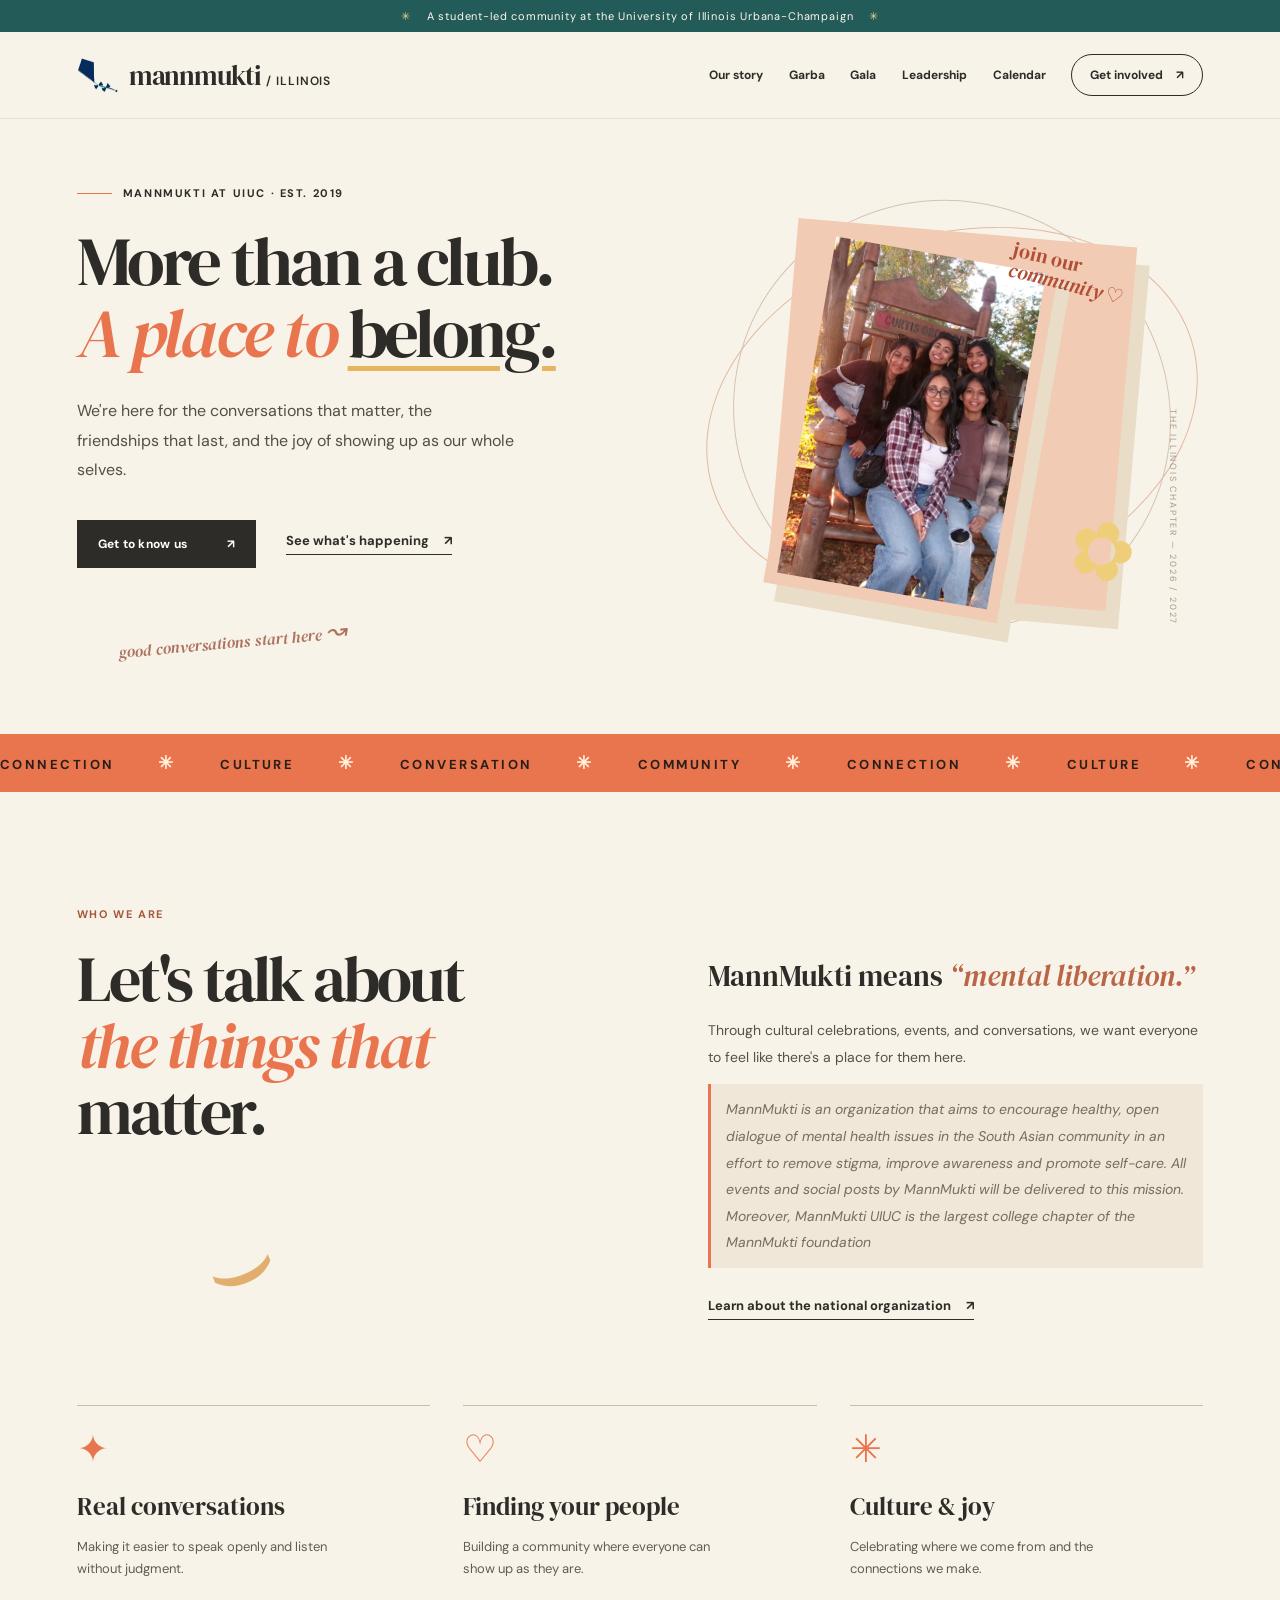
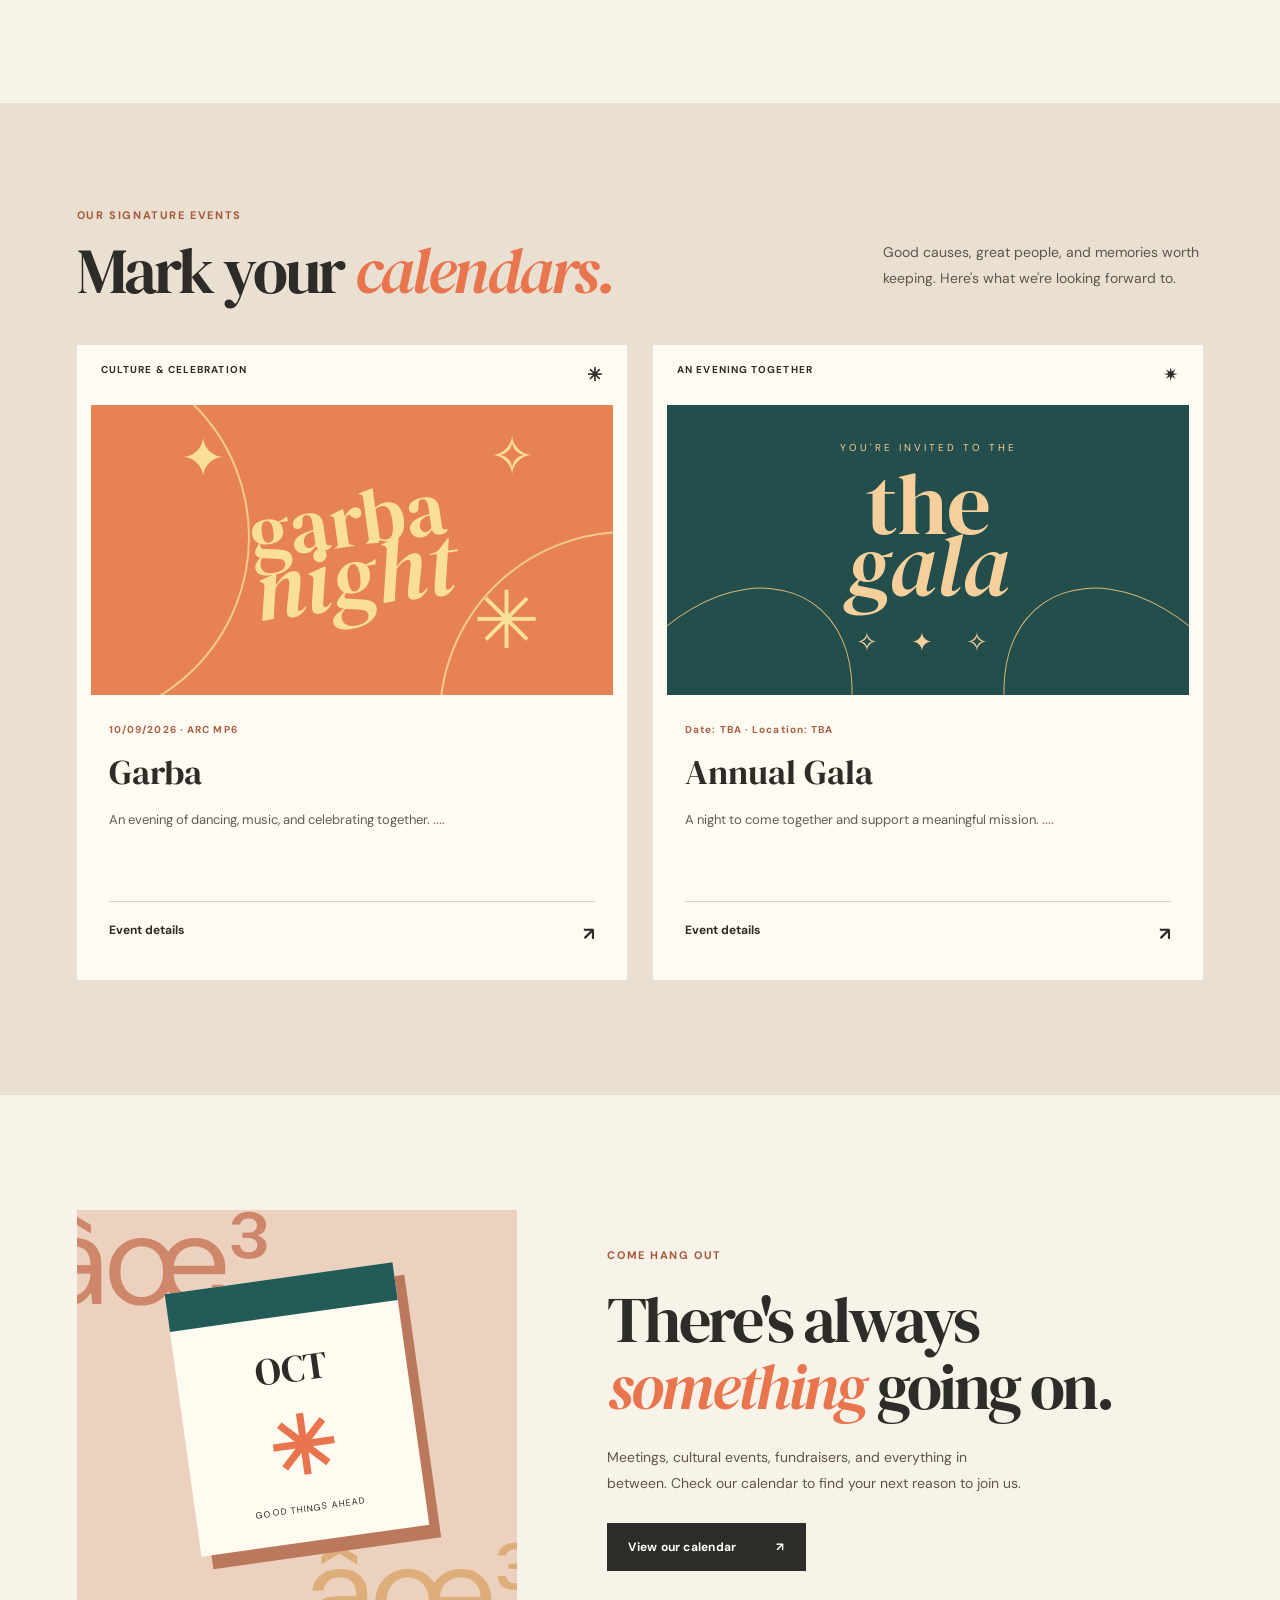
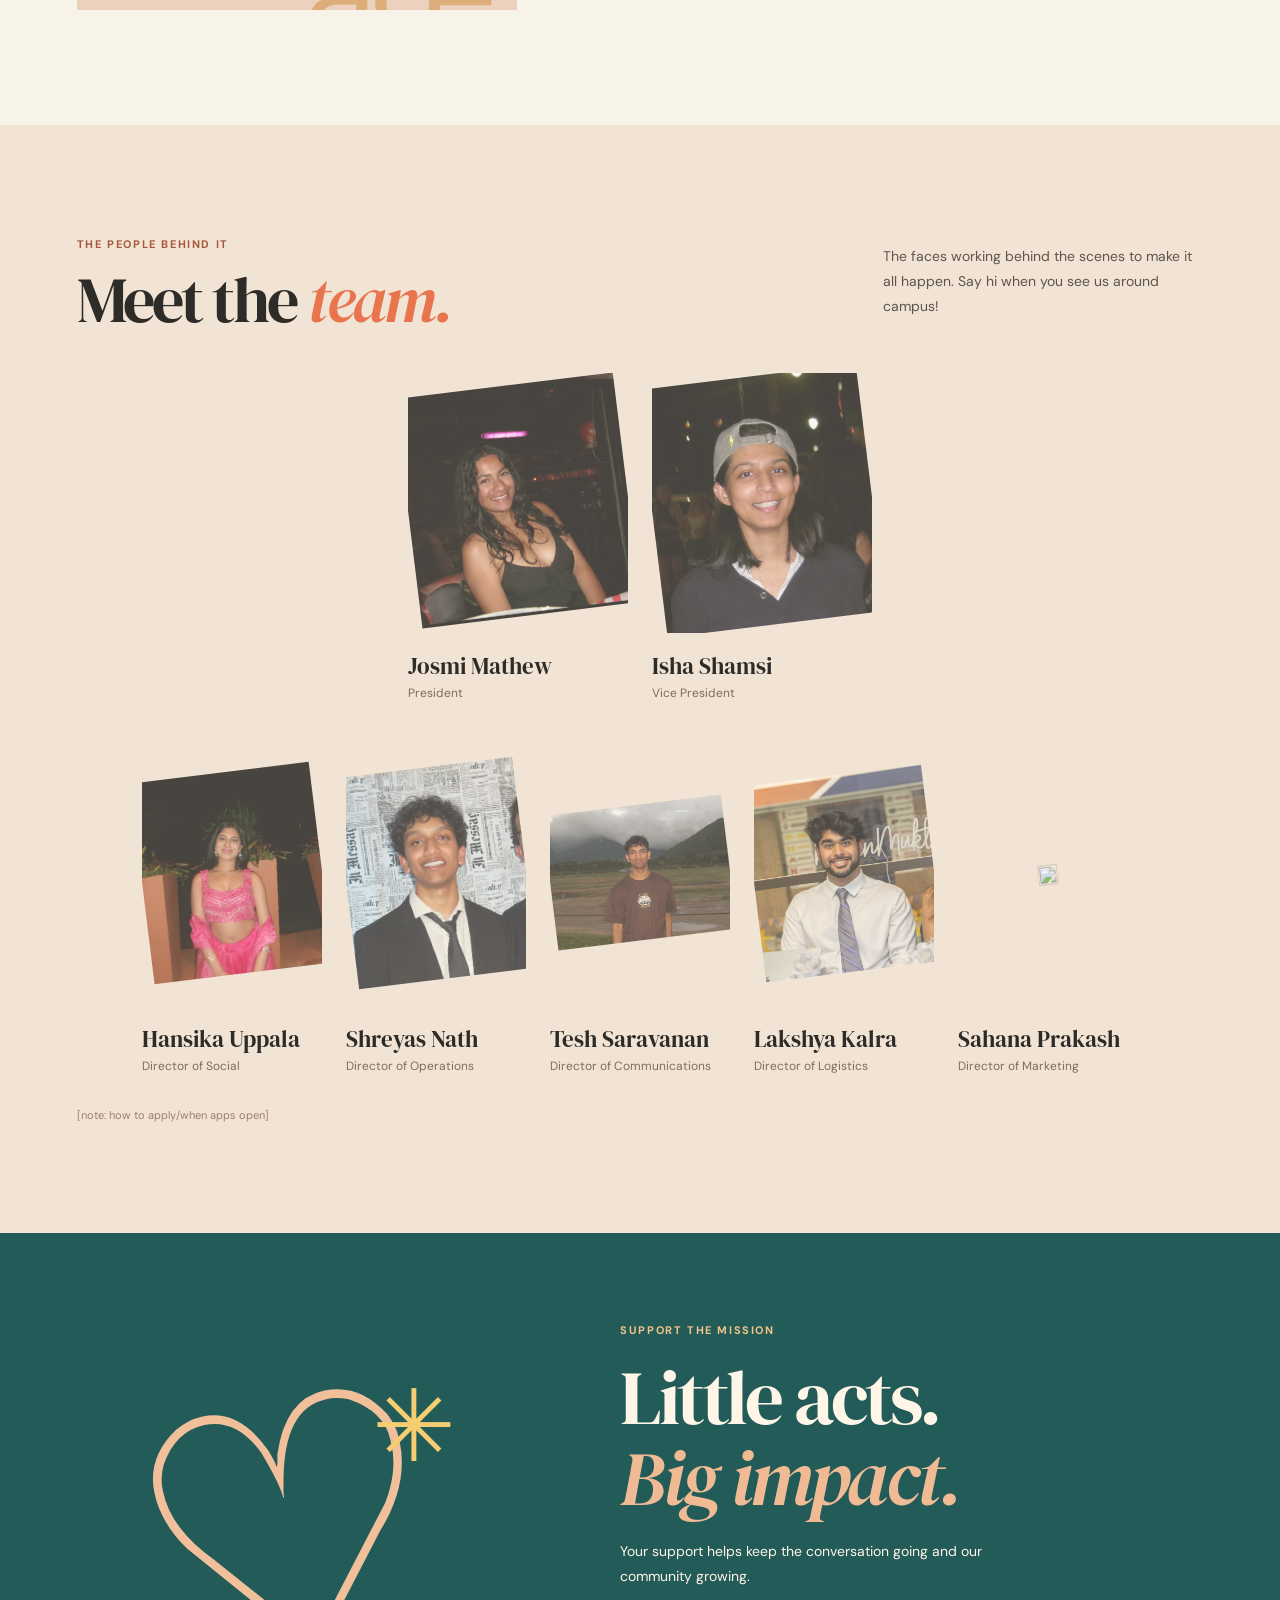
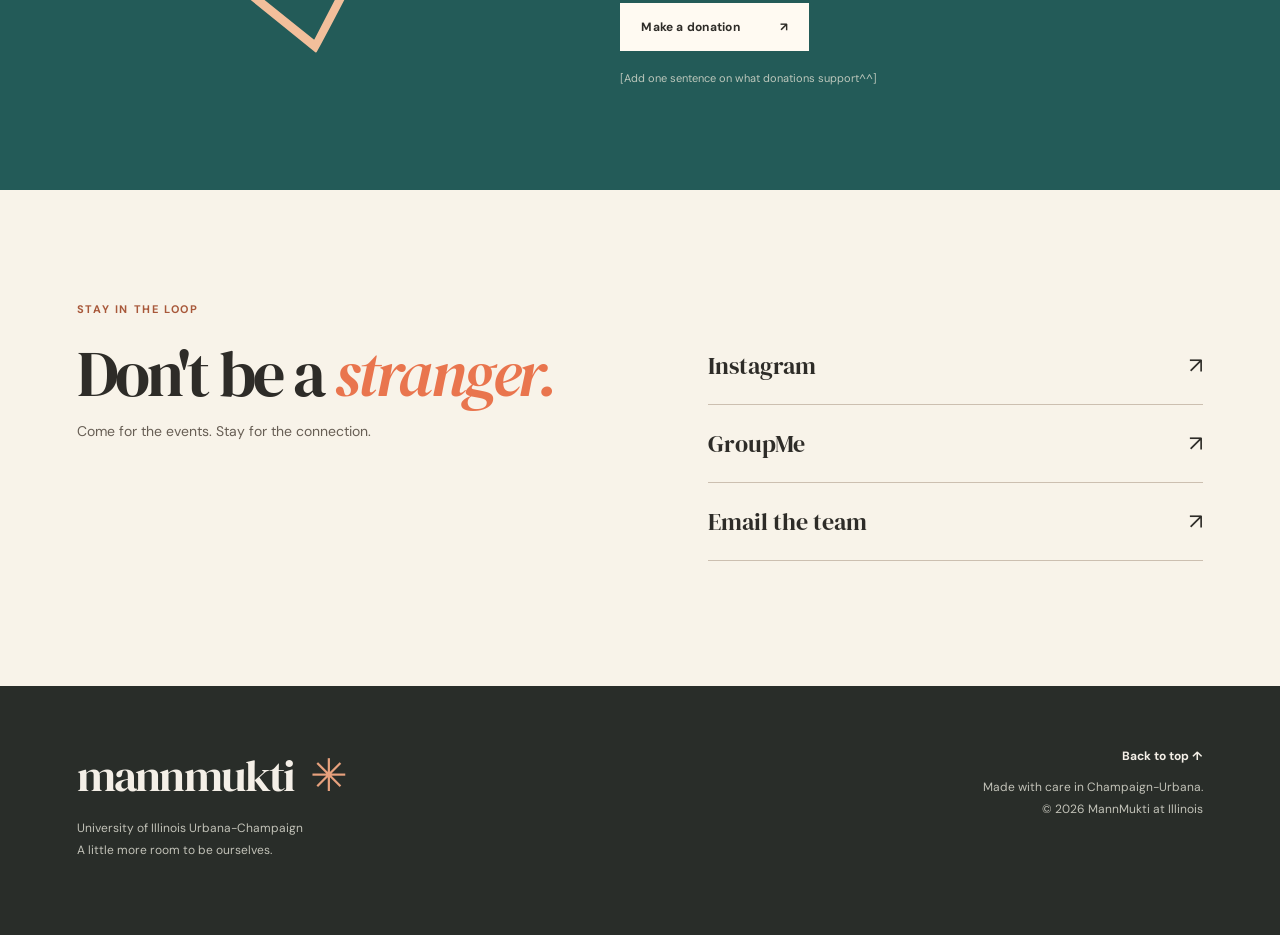
==== commit 389bbd3d: "connecting google calender and updating placeholder logo" ====
--- a/index.html
+++ b/index.html
@@ -30,9 +30,12 @@
   </div>
   <header class="site-header">
    <a aria-label="MannMukti Illinois home" class="brand" href="#home">
-    <span aria-hidden="true" class="brand-symbol">
-     ✺
-    </span>
+    <img
+      src="images/kite-logo.png"
+      alt=""
+      class="brand-logo"
+      aria-hidden="true"
+    >
     <span class="brand-name">
      mannmukti
      <span class="brand-location">
@@ -119,33 +122,21 @@
      </div>
      <div class="hero-photo-frame">
       <!-- REPLACE: Add your own chapter photo as assets/hero.jpg, then change the div below to <img src="assets/hero.jpg" alt="MannMukti UIUC members together"> -->
-      <div class="photo-placeholder">
-       <span class="photo-star">
-        ✳
-       </span>
-       <span>
-        YOUR CHAPTER
-        <br/>
-        PHOTO GOES HERE
-       </span>
-       <small>
-        best with a candid group picture
-       </small>
+      <div class="hero-photo-frame">
+        <img
+          src="images/mm-board2526.jpeg"
+          alt="MannMukti UIUC chapter members"
+        >
       </div>
-     </div>
      <div class="art-sticker sticker-top">
-      made for
+      join our
       <br/>
       <em>
        community
       </em>
       ♡
      </div>
-     <div class="art-sticker sticker-bottom">
-      OPEN MINDS.
-      <br/>
-      OPEN HEARTS.
-     </div>
+
      <div aria-hidden="true" class="hero-flower">
       ✿
      </div>
@@ -322,7 +313,7 @@
         <p>
          An evening of dancing, music, and celebrating together.
          <strong>
-          [description]
+          ....
          </strong>
         </p>
         <a  class="event-link" href="garba.html">
@@ -367,7 +358,7 @@
         <p>
          A night to come together and support a meaningful mission.
          <strong>
-          [description]
+          ....
          </strong>
         </p>
         <a class="event-link" href="gala.html">
@@ -410,15 +401,12 @@
      <p>
       Meetings, cultural events, fundraisers, and everything in between. Check our calendar to find your next reason to join us.
      </p>
-     <a class="button button-dark" data-placeholder="Add your Google Calendar or campus calendar URL" href="#">
+     <a class="button button-dark" href="calendar.html">
       View our calendar
       <span>
        ↗
       </span>
      </a>
-     <span class="subtle-hint">
-      [Add calendar link in index.html]
-     </span>
     </div>
    </section>
    <section class="leadership-section" id="leadership">
@@ -460,7 +448,7 @@
        <article class="leader-card">
         <div class="leader-photo shade-two">
          <span>
-          <img src="images/img2.jpg">
+          <img src="images/img2.jpeg">
           <br/>
          </span>
         </div>
@@ -582,7 +570,7 @@
       </span>
      </a>
      <p class="support-note">
-      [Add donation link and one sentence on what donations support^^]
+      [Add one sentence on what donations support^^]
      </p>
     </div>
    </section>
--- a/styles.css
+++ b/styles.css
@@ -1333,4 +1333,20 @@
   .leader-photo {
     height: 165px;
   }
+}
+
+/* MannMukti kite logo */
+
+.brand-logo {
+  width: 42px;
+  height: 48px;
+  object-fit: contain;
+  display: block;
+  flex-shrink: 0;
+}
+
+.brand {
+  display: flex;
+  align-items: center;
+  gap: 10px;
 }
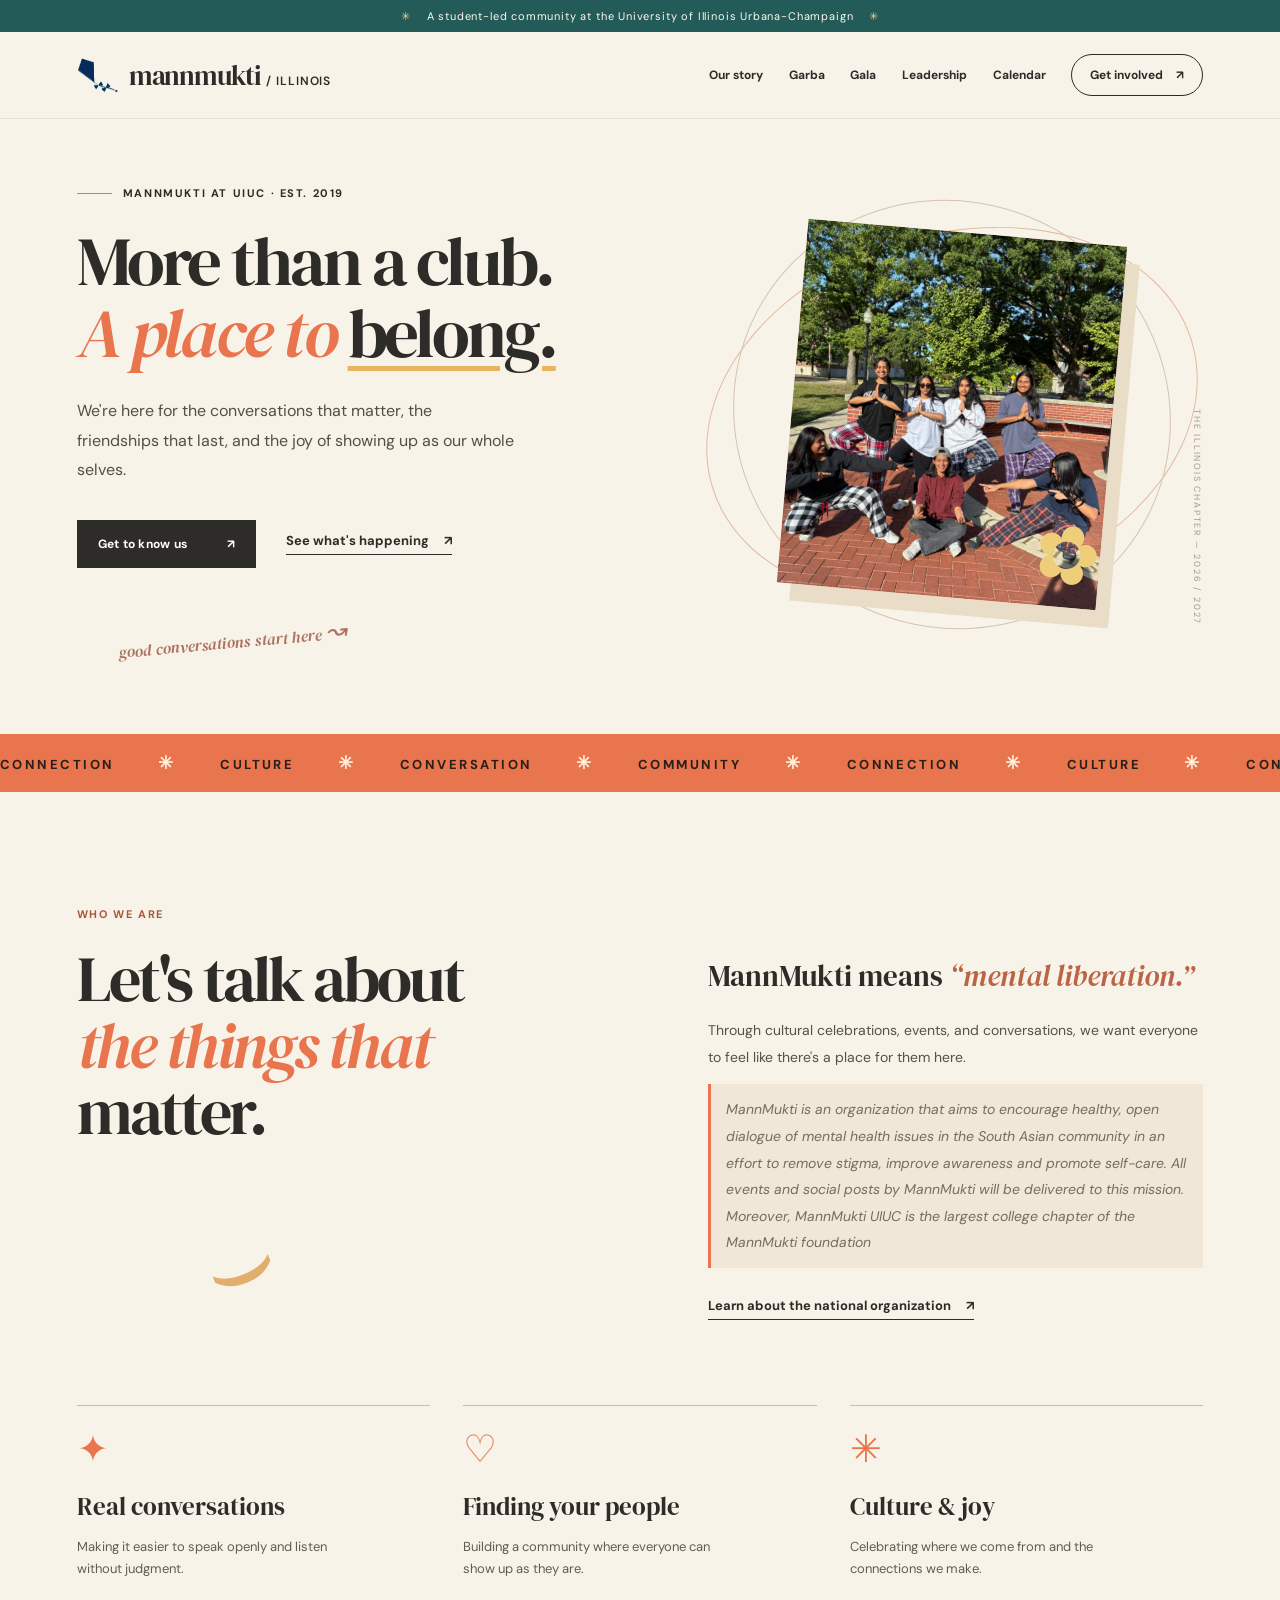
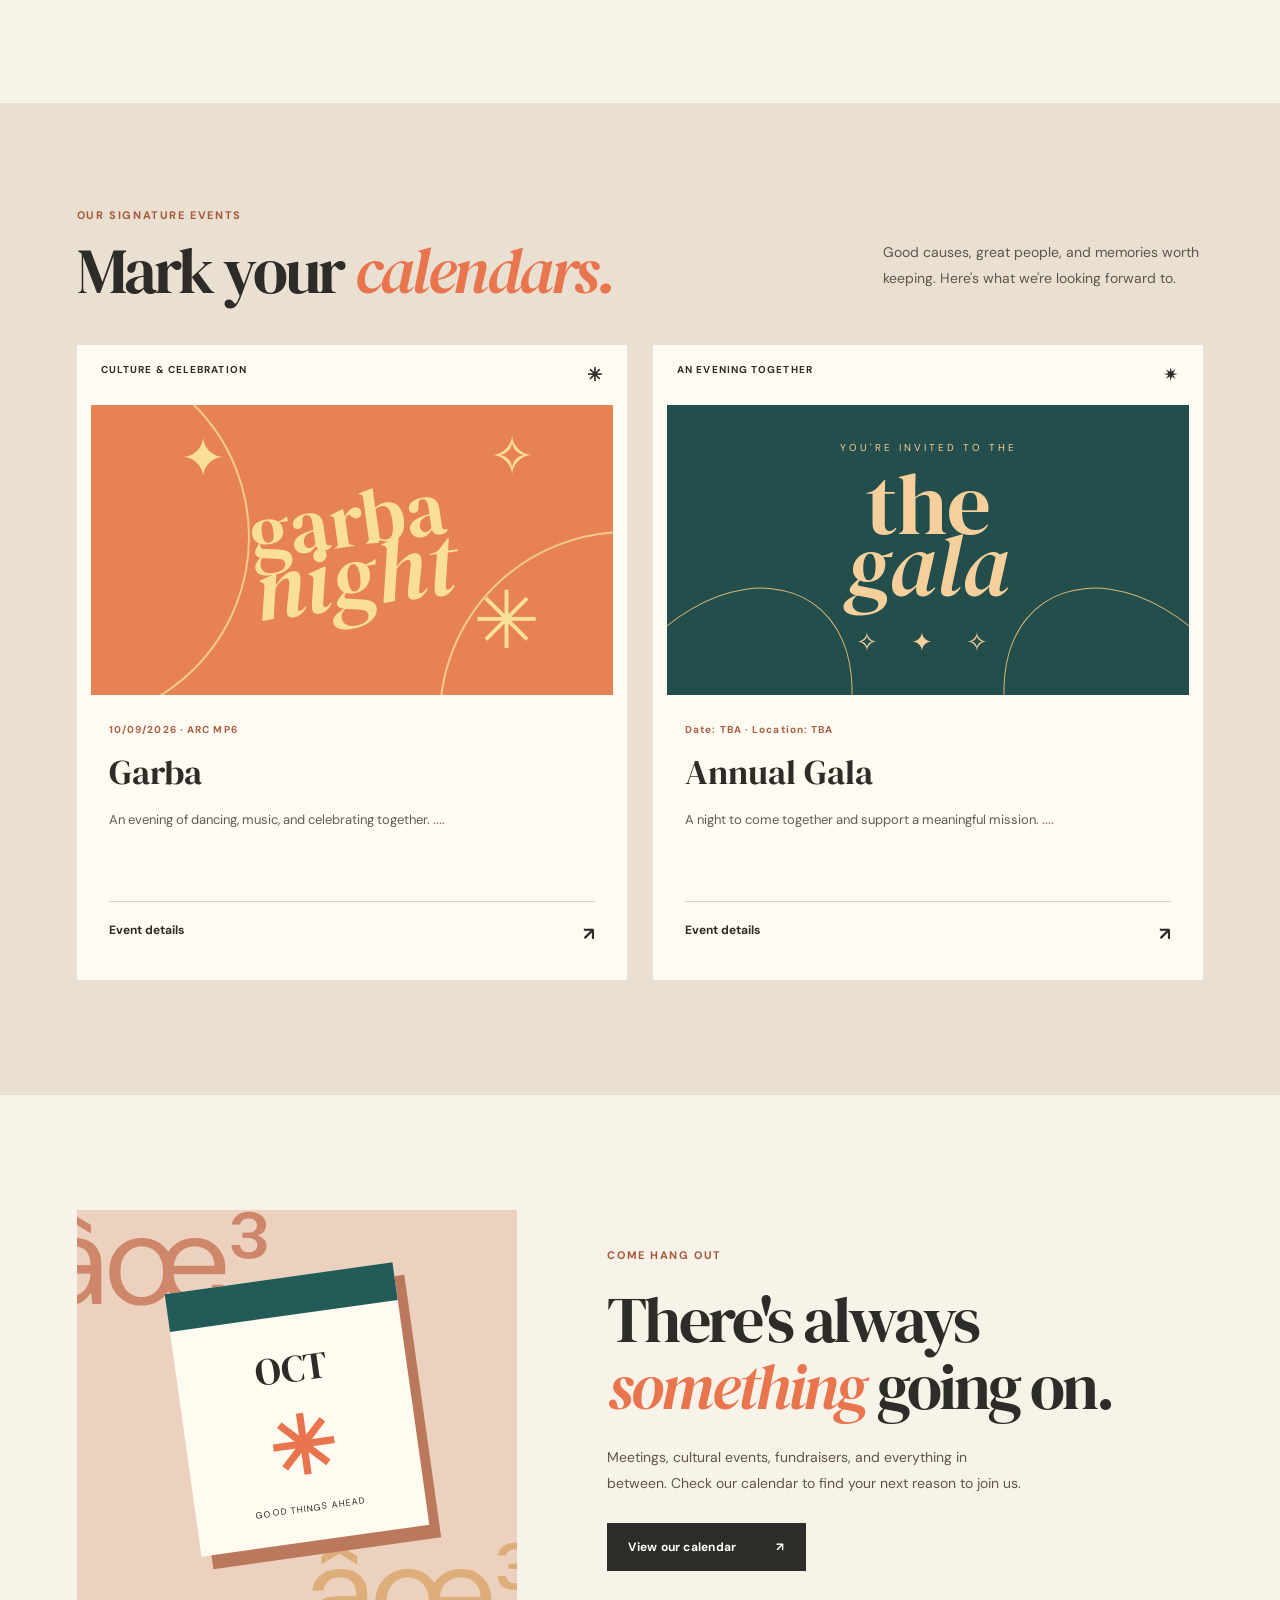
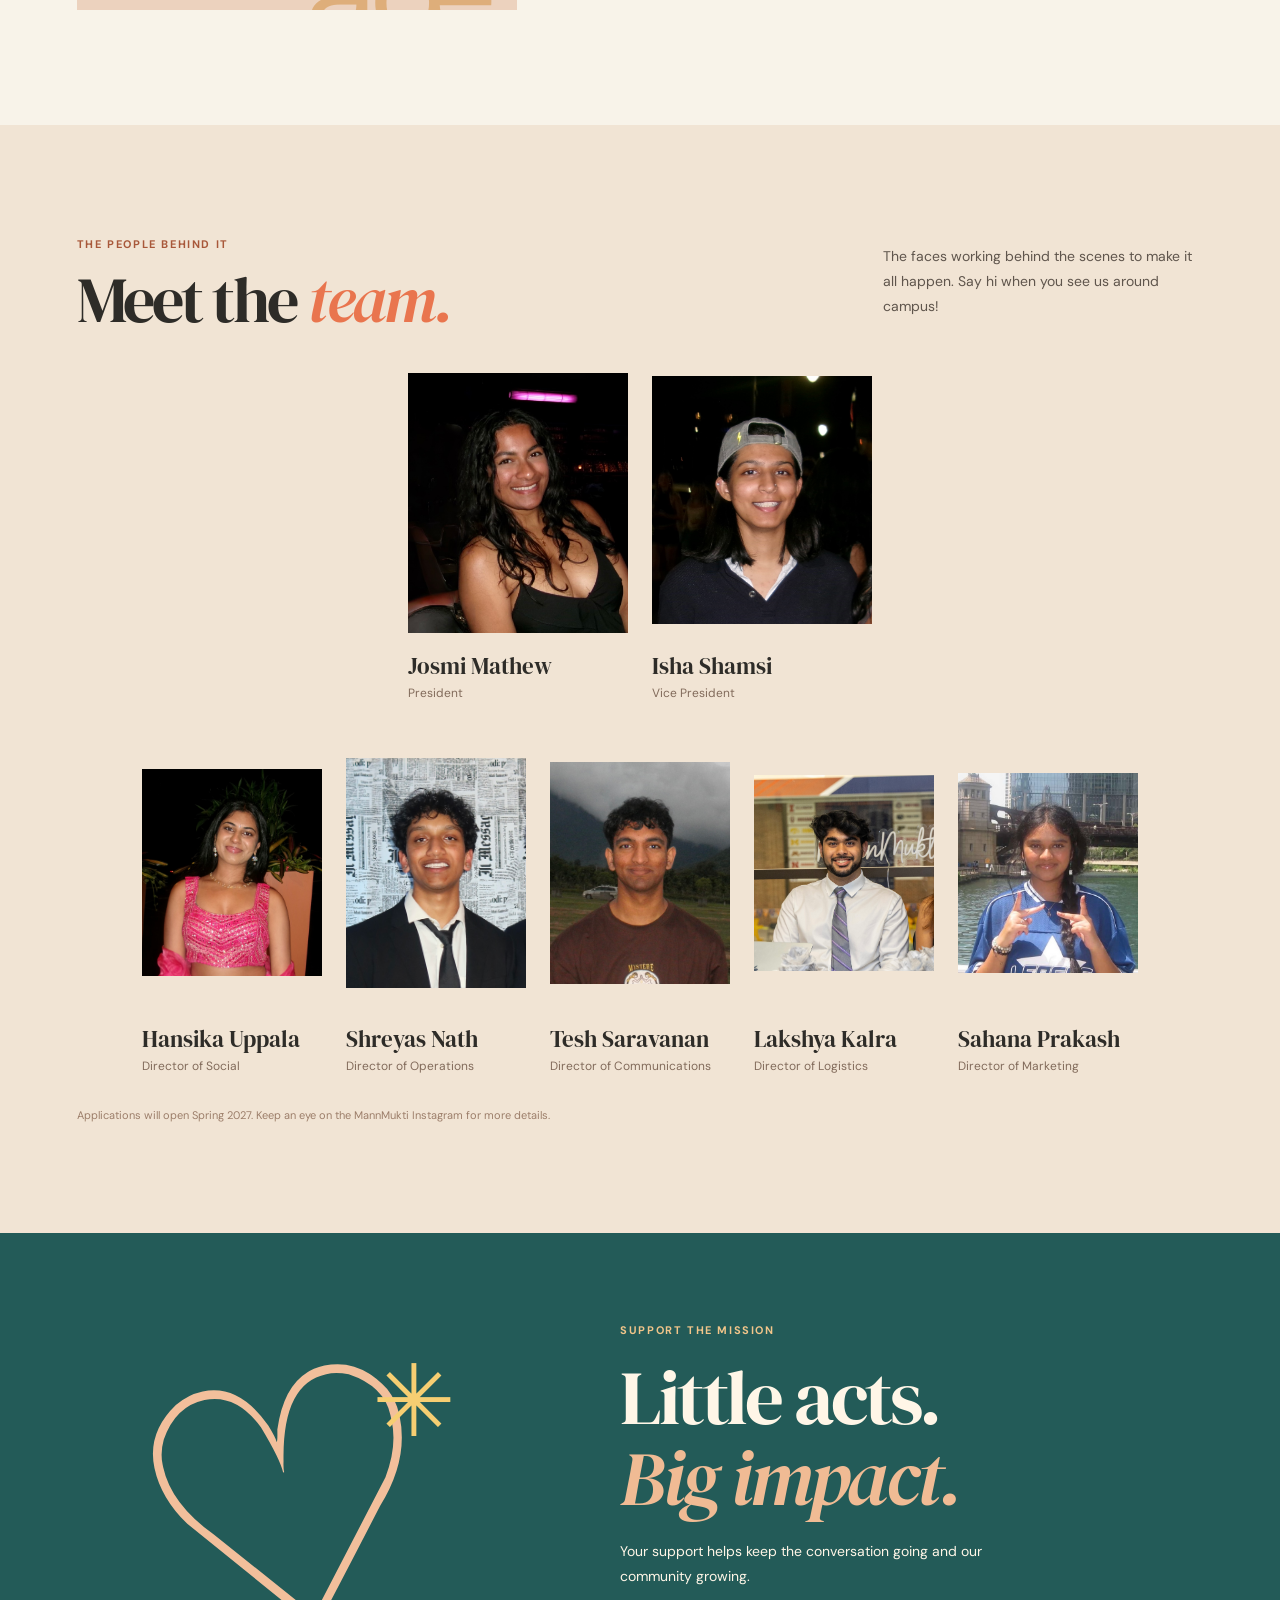
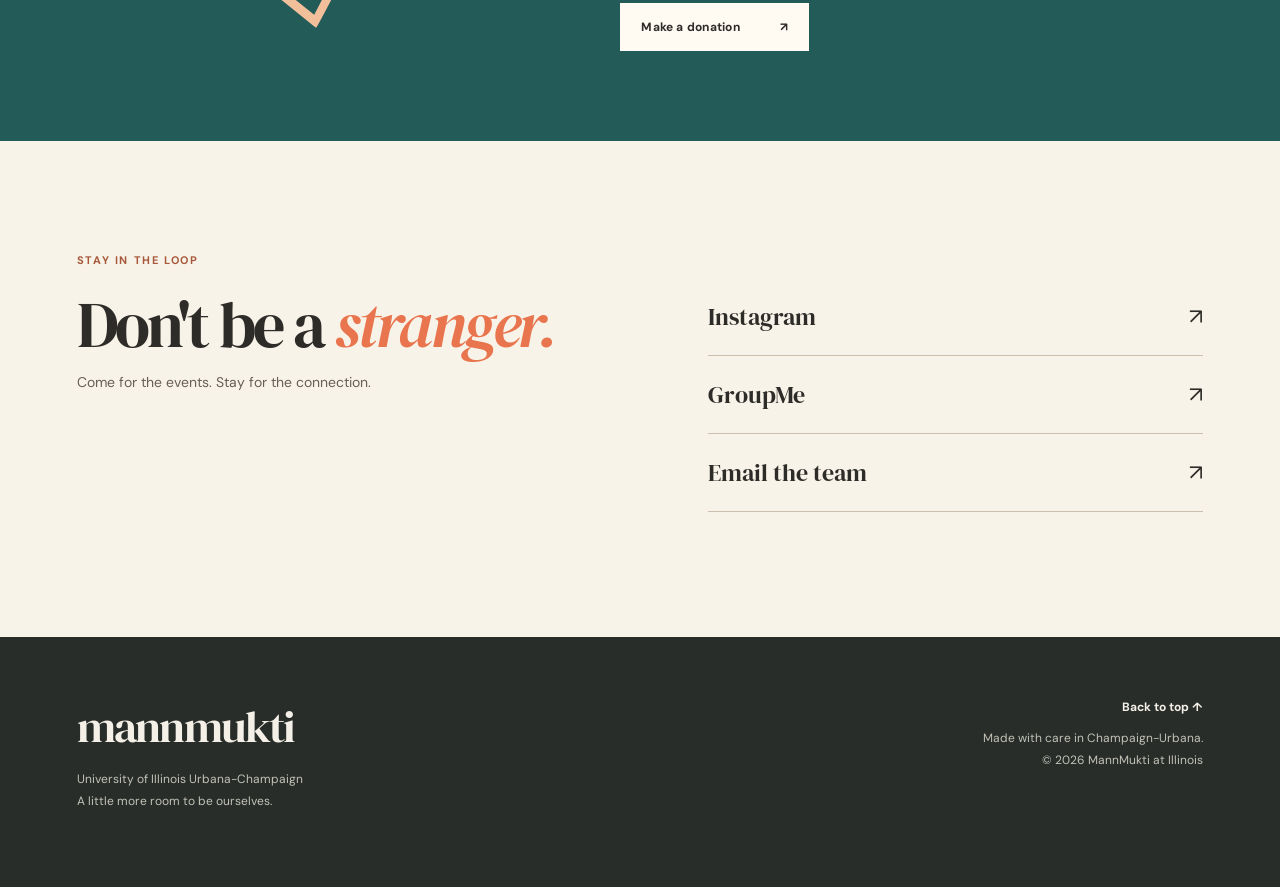
==== commit 8d200656: "updating: images, calendar.html, gala.html, garba.html, index.html" ====
--- a/index.html
+++ b/index.html
@@ -122,20 +122,10 @@
      </div>
      <div class="hero-photo-frame">
       <!-- REPLACE: Add your own chapter photo as assets/hero.jpg, then change the div below to <img src="assets/hero.jpg" alt="MannMukti UIUC members together"> -->
-      <div class="hero-photo-frame">
         <img
           src="images/mm-board2526.jpeg"
           alt="MannMukti UIUC chapter members"
         >
-      </div>
-     <div class="art-sticker sticker-top">
-      join our
-      <br/>
-      <em>
-       community
-      </em>
-      ♡
-     </div>
 
      <div aria-hidden="true" class="hero-flower">
       ✿
@@ -213,7 +203,7 @@
       <p class="editable-note">
         MannMukti is an organization that aims to encourage healthy, open dialogue of mental health issues in the South Asian community in an effort to remove stigma, improve awareness and promote self-care. All events and social posts by MannMukti will be delivered to this mission. Moreover, MannMukti UIUC is the largest college chapter of the MannMukti foundation
       </p>
-      <a class="inline-arrow" href="https://mannmukti.org/our-story/" rel="noopener noreferrer" target="_blank">
+      <a class="inline-arrow" href="https://mannmukti.org/" rel="noopener noreferrer" target="_blank">
        Learn about the national organization
        <span>
         ↗
@@ -434,7 +424,7 @@
        <article class="leader-card">
         <div class="leader-photo shade-one">
          <span>
-          <img src="images/img1.jpg">
+          <img src="images/img1.jpeg">
           <br/>
          </span>
         </div>
@@ -521,7 +511,7 @@
        <article class="leader-card">
         <div class="leader-photo shade-two">
          <span>
-          <img src="images/img7.jpg">
+          <img src="images/img7.jpeg">
           <br/>
          </span>
         </div>
@@ -535,7 +525,7 @@
       </div>
      </div>
      <p class="leader-note">
-      [note: how to apply/when apps open]
+      Applications will open Spring 2027. Keep an eye on the MannMukti Instagram for more details.
      </p>
     </div>
    </section>
@@ -569,9 +559,6 @@
        ↗
       </span>
      </a>
-     <p class="support-note">
-      [Add one sentence on what donations support^^]
-     </p>
     </div>
    </section>
    <section class="connect-section section-shell" id="connect">
@@ -622,9 +609,6 @@
     <div>
      <div class="footer-brand">
       mannmukti
-      <span>
-       ✳
-      </span>
      </div>
      <p>
       University of Illinois Urbana-Champaign
--- a/styles.css
+++ b/styles.css
@@ -288,13 +288,15 @@
 }
 
 .hero-photo-frame {
-  width:min(75%,340px);
-  height:365px;
-  background:#f2cbb4;
-  padding:12px;
-  transform:rotate(5deg);
-  box-shadow:14px 17px 0 #e9ddc8;
-  z-index:2
+  width: min(70%, 320px);
+  height: 365px;
+  background: #f2cbb4;
+  padding: 0;
+  transform: rotate(5deg);
+  box-shadow: 14px 17px 0 #e9ddc8;
+  z-index: 2;
+  overflow: hidden;
+  position: relative;
 }
 
 .photo-placeholder {
@@ -325,9 +327,11 @@
 }
 
 .hero-photo-frame img {
-  width:100%;
-  height:100%;
-  object-fit:cover
+  width: 100%;
+  height: 100%;
+  object-fit: cover;
+  object-position: center;
+  display: block;
 }
 
 .art-sticker {
@@ -338,11 +342,12 @@
 }
 
 .sticker-top {
-  font-size:20px;
-  top:11px;
-  right:2%;
-  transform:rotate(9deg);
-  color:#b24e35
+  font-size: 20px;
+  top: 0;
+  right: 0;
+  transform: rotate(9deg);
+  color: #b24e35;
+  z-index: 5;
 }
 
 .sticker-bottom {
@@ -361,18 +366,18 @@
 }
 
 .hero-flower {
-  position:absolute;
-  z-index:3;
-  color:var(--yellow);
-  font-size:80px;
-  right:-25px;
-  bottom:8px;
-  transform:rotate(15deg)
+  position: absolute;
+  z-index: 5;
+  color: var(--yellow);
+  font-size: 80px;
+  right: 0;
+  bottom: 0;
+  transform: rotate(15deg);
 }
 
 .hero-side-note {
   position:absolute;
-  right:24px;
+  right:0px;
   top:49%;
   writing-mode:vertical-rl;
   font-size:9px;
@@ -815,8 +820,6 @@
   text-align:center;
   font-size:29px;
   line-height:1.1;
-  transform:rotate(-7deg);
-  opacity:.7
 }
 
 .leader-photo img {
@@ -1293,26 +1296,6 @@
   }
 }
 
-/* Leadership photos - remove tint and rotation */
-
-.leader-photo {
-  background: transparent;
-  overflow: hidden;
-  height: 260px;
-}
-
-.leader-photo img {
-  width: 100%;
-  height: 100%;
-  object-fit: cover;
-
-  /* Remove rotation and color effects */
-  transform: none;
-  filter: none;
-  opacity: 1;
-  mix-blend-mode: normal;
-}
-
 /* Remove colored backgrounds */
 .leader-photo.shade-one,
 .leader-photo.shade-two,
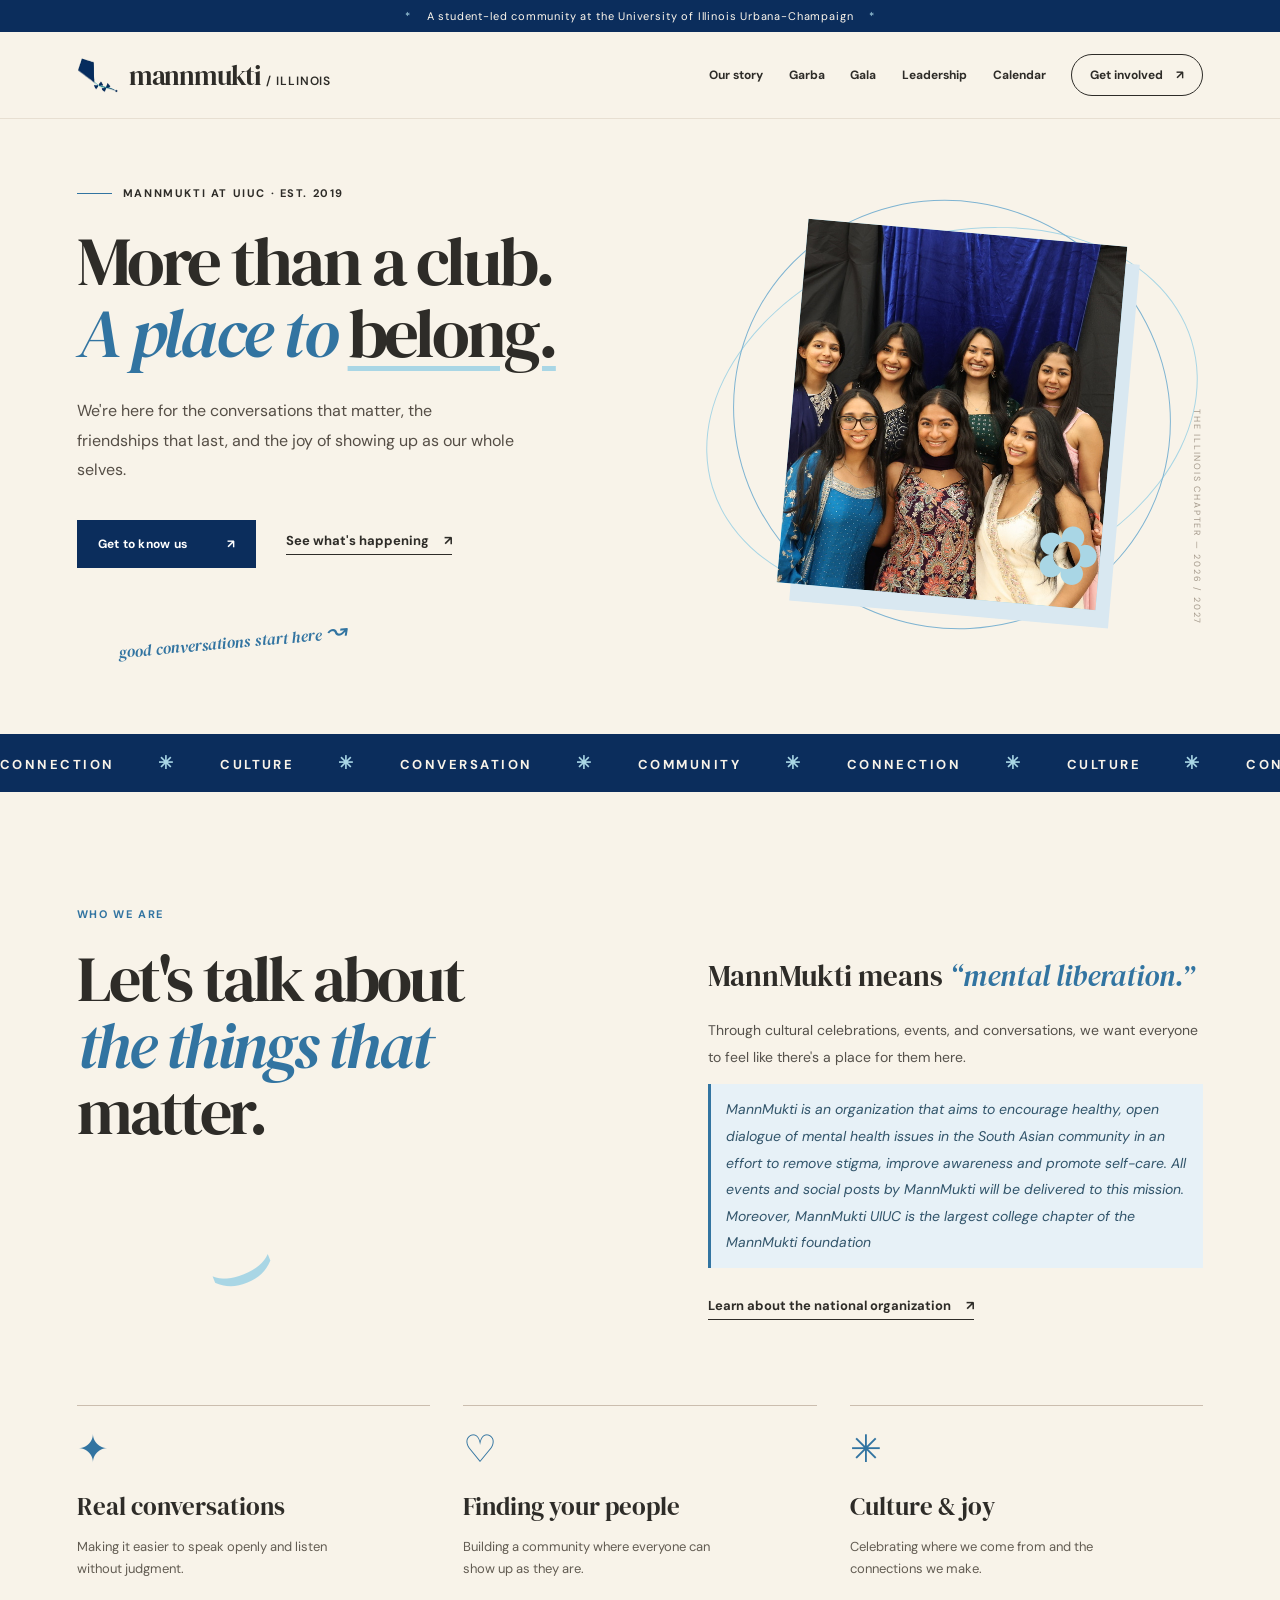
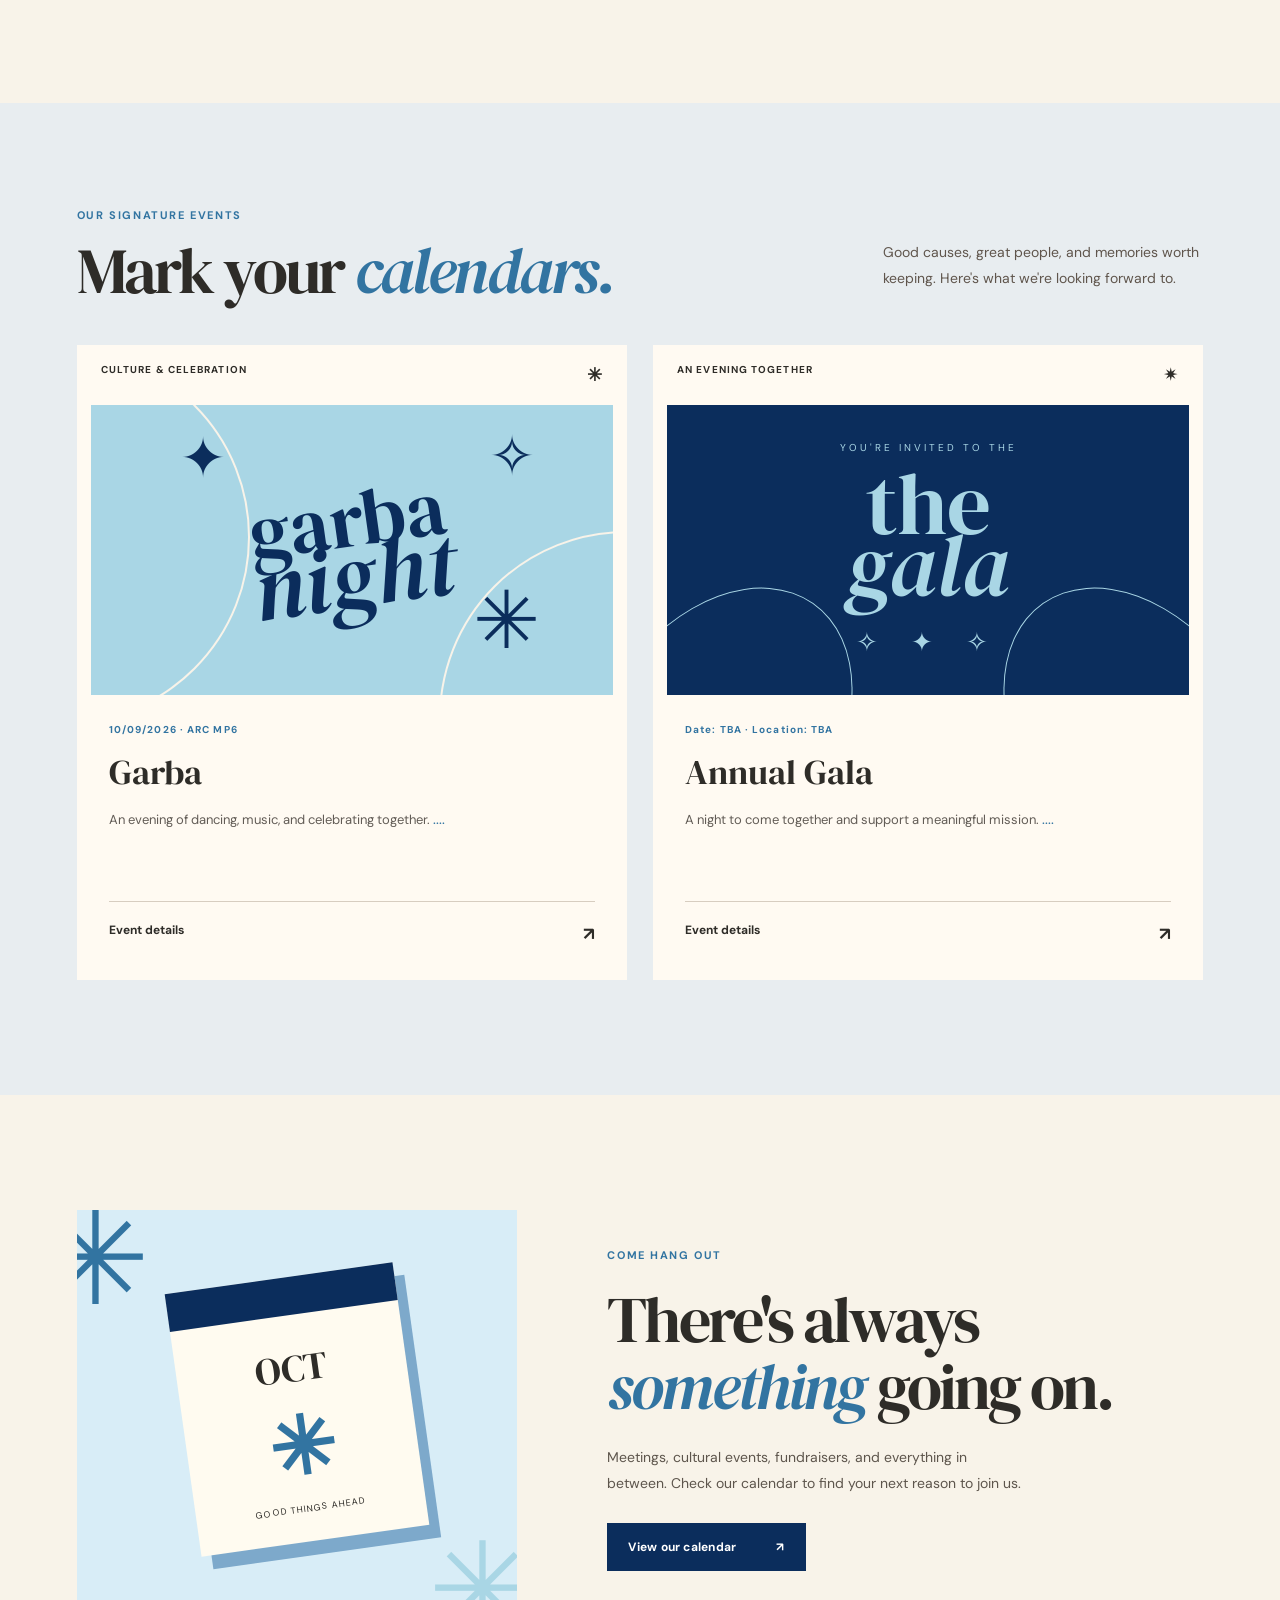
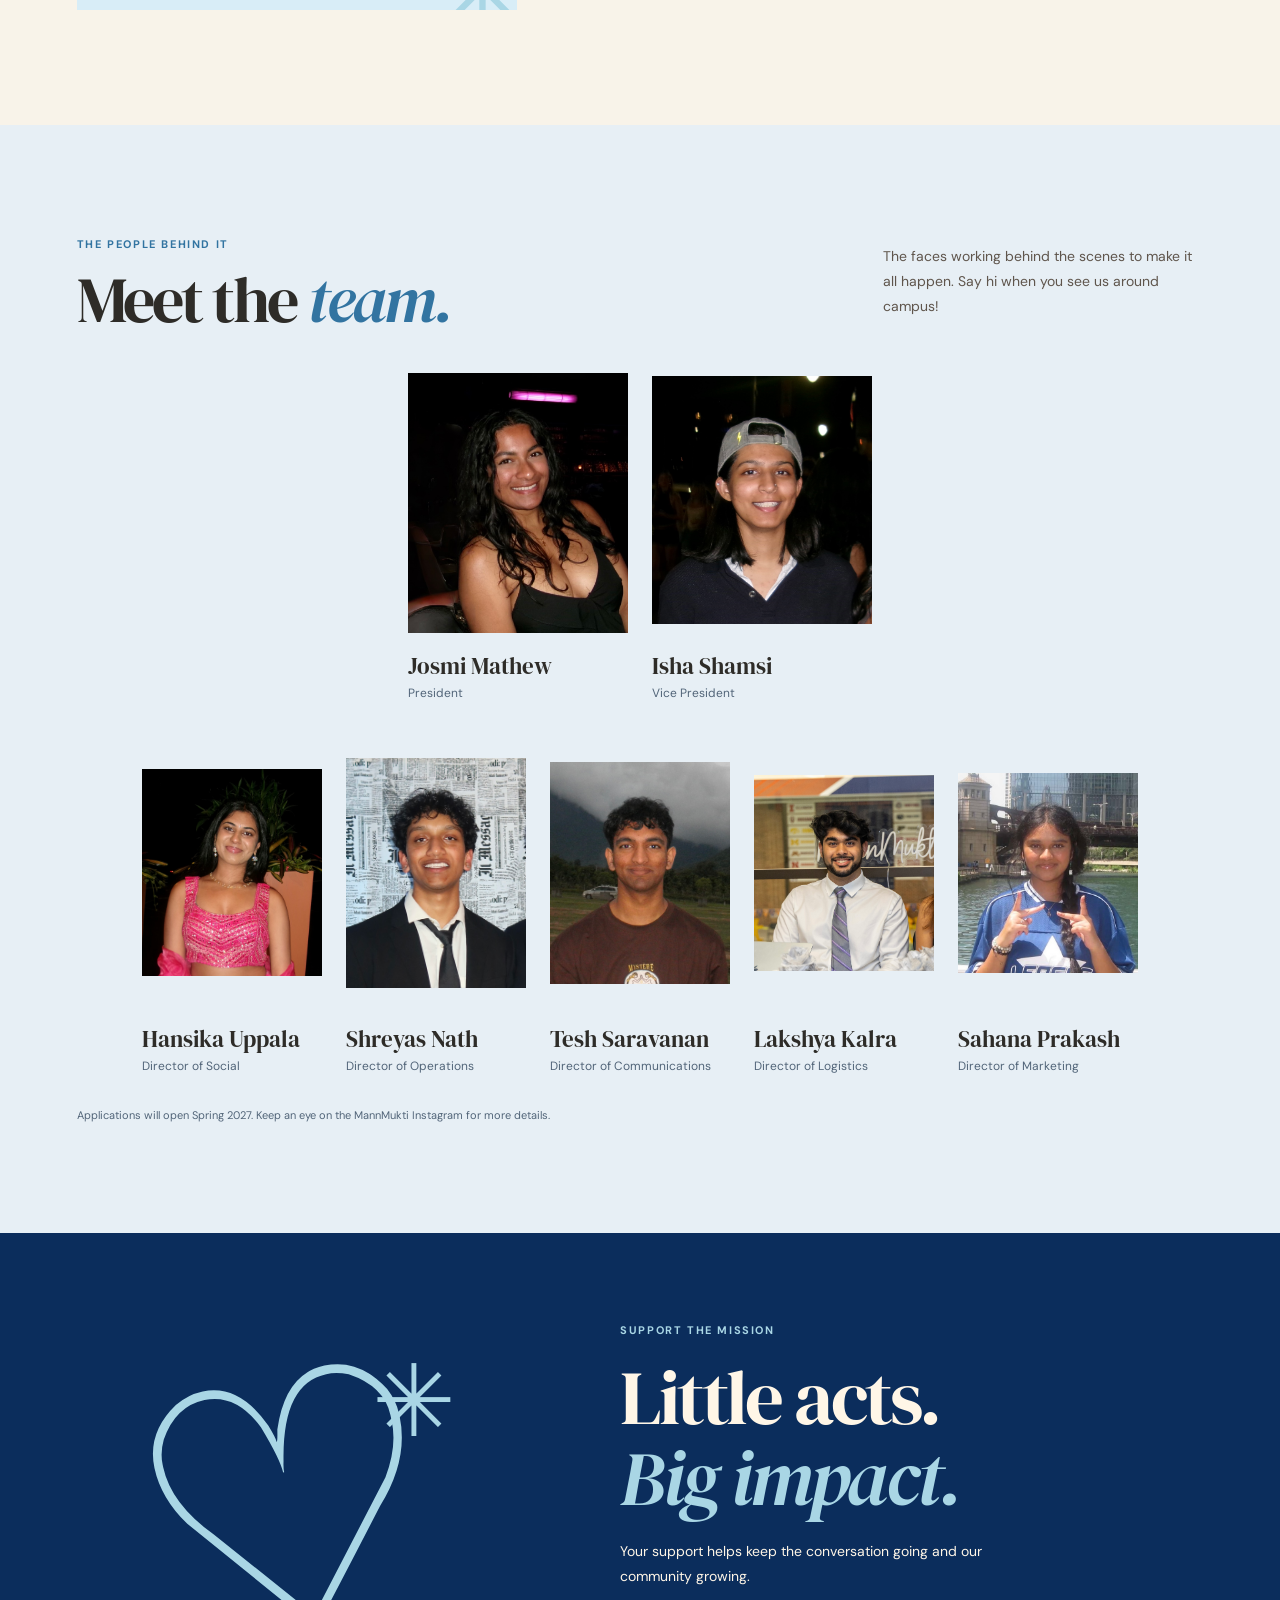
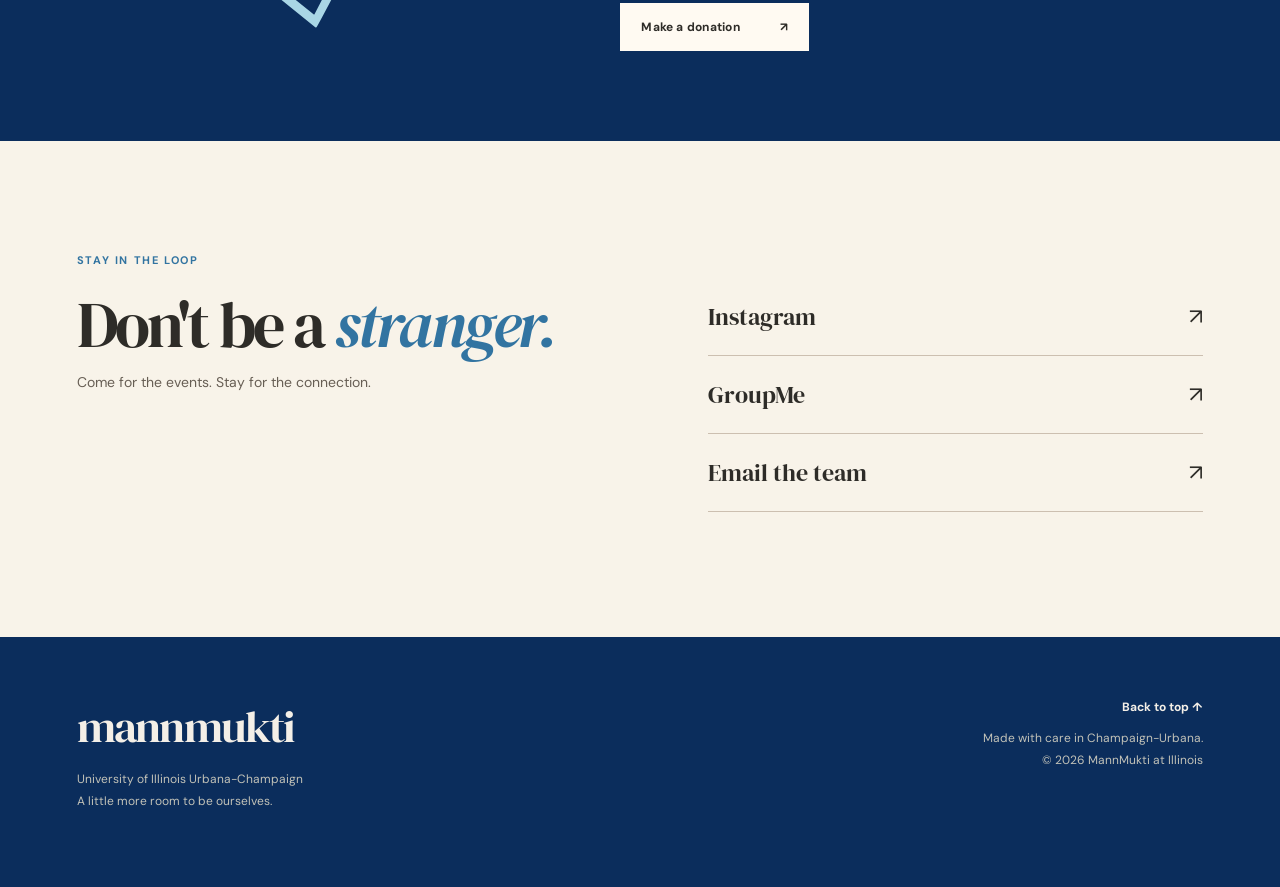
==== commit c10ef121: "style changes" ====
--- a/index.html
+++ b/index.html
@@ -21,11 +21,11 @@
   </a>
   <div class="announcement">
    <span class="sparkle">
-    ✳
+    *
    </span>
    A student-led community at the University of Illinois Urbana-Champaign
    <span class="sparkle">
-    ✳
+    *
    </span>
   </div>
   <header class="site-header">
--- a/styles.css
+++ b/styles.css
@@ -1,10 +1,13 @@
 :root {
   --cream:#f8f3e9;
   --ink:#2e2c28;
-  --orange:#e9754e;
-  --teal:#235b58;
-  --pink:#f2c6ba;
-  --yellow:#efce79;
+  --navy:#0b2d5c;
+  --mid-blue:#3274a1;
+  --light-blue:#a9d6e5;
+  --orange:var(--mid-blue);
+  --teal:var(--navy);
+  --pink:var(--light-blue);
+  --yellow:var(--light-blue);
   --paper:#fffaf2;
   --serif:'DM Serif Display',Georgia,serif;
   --sans:'DM Sans',Arial,sans-serif
@@ -37,8 +40,8 @@
 }
 
 ::selection {
-  background:#f4ba8b;
-  color:#211f1c
+  background:var(--light-blue);
+  color:var(--navy)
 }
 
 .section-shell {
@@ -62,7 +65,7 @@
 }
 
 .announcement {
-  background:var(--teal);
+  background:var(--navy);
   color:#fff8ed;
   text-align:center;
   font-size:11px;
@@ -71,7 +74,7 @@
 }
 
 .sparkle {
-  color:#f4d38c;
+  color:var(--light-blue);
   padding:0 12px
 }
 
@@ -97,7 +100,7 @@
 
 .brand-symbol {
   font-size:36px;
-  color:var(--orange);
+  color:var(--mid-blue);
   line-height:1
 }
 
@@ -128,7 +131,7 @@
 }
 
 .site-nav>a:hover {
-  color:#cb5838
+  color:var(--mid-blue)
 }
 
 .site-nav .nav-pill {
@@ -170,7 +173,7 @@
 
 .eyebrow-line {
   height:1px;
-  background:var(--orange);
+  background:var(--mid-blue);
   width:35px
 }
 
@@ -188,12 +191,12 @@
 
 .hero h1 em,.about h2 em,.events h2 em,.calendar-section h2 em,.leadership-section h2 em,.support h2 em,.connect-section h2 em {
   font-weight:400;
-  color:var(--orange)
+  color:var(--mid-blue)
 }
 
 .underline-word {
   text-decoration:underline;
-  text-decoration-color:#e8b55f;
+  text-decoration-color:var(--light-blue);
   text-decoration-thickness:5px;
   text-underline-offset:9px
 }
@@ -230,7 +233,7 @@
 }
 
 .button-dark {
-  background:var(--ink);
+  background:var(--navy);
   color:white
 }
 
@@ -253,7 +256,7 @@
 .handwritten-note {
   font-family:var(--serif);
   font-style:italic;
-  color:#ad725f;
+  color:var(--mid-blue);
   font-size:16px;
   transform:rotate(-5deg);
   margin:40px 0 0 40px
@@ -272,7 +275,7 @@
 
 .art-orbit {
   position:absolute;
-  border:1px solid #e3b9a1;
+  border:1px solid #a9d6e5;
   border-radius:50%;
   transform:rotate(-17deg);
   width:100%;
@@ -284,19 +287,19 @@
   transform:rotate(30deg);
   width:88%;
   height:425px;
-  border-color:#d6c3b0
+  border-color:#7fb4d2
 }
 
 .hero-photo-frame {
-  width: min(70%, 320px);
-  height: 365px;
-  background: #f2cbb4;
-  padding: 0;
-  transform: rotate(5deg);
-  box-shadow: 14px 17px 0 #e9ddc8;
-  z-index: 2;
-  overflow: hidden;
-  position: relative;
+  width:min(70%,320px);
+  height:365px;
+  background:var(--light-blue);
+  padding:0;
+  transform:rotate(5deg);
+  box-shadow:14px 17px 0 #d9e8f1;
+  z-index:2;
+  overflow:hidden;
+  position:relative
 }
 
 .photo-placeholder {
@@ -327,11 +330,11 @@
 }
 
 .hero-photo-frame img {
-  width: 100%;
-  height: 100%;
-  object-fit: cover;
-  object-position: center;
-  display: block;
+  width:100%;
+  height:100%;
+  object-fit:cover;
+  display:block;
+  object-position:center
 }
 
 .art-sticker {
@@ -342,16 +345,16 @@
 }
 
 .sticker-top {
-  font-size: 20px;
-  top: 0;
-  right: 0;
-  transform: rotate(9deg);
-  color: #b24e35;
-  z-index: 5;
+  font-size:20px;
+  top:0;
+  right:0;
+  transform:rotate(9deg);
+  color:var(--mid-blue);
+  z-index:5
 }
 
 .sticker-bottom {
-  background:var(--teal);
+  background:var(--navy);
   color:white;
   border-radius:50%;
   width:125px;
@@ -366,13 +369,13 @@
 }
 
 .hero-flower {
-  position: absolute;
-  z-index: 5;
-  color: var(--yellow);
-  font-size: 80px;
-  right: 0;
-  bottom: 0;
-  transform: rotate(15deg);
+  position:absolute;
+  z-index:5;
+  color:var(--light-blue);
+  font-size:80px;
+  right:0;
+  bottom:0;
+  transform:rotate(15deg)
 }
 
 .hero-side-note {
@@ -387,8 +390,8 @@
 
 .ticker {
   overflow:hidden;
-  background:var(--orange);
-  color:#291f19;
+  background:var(--navy);
+  color:var(--cream);
   padding:17px 0;
   white-space:nowrap
 }
@@ -403,7 +406,7 @@
 }
 
 .ticker span {
-  color:#fff1dd;
+  color:var(--light-blue);
   font-size:18px;
   padding:0 12px
 }
@@ -420,7 +423,7 @@
 }
 
 .section-index {
-  color:#a8583a
+  color:var(--mid-blue)
 }
 
 .about-grid {
@@ -438,7 +441,7 @@
 .drawn-smile {
   font-family:var(--serif);
   font-size:110px;
-  color:#e2ae6d;
+  color:var(--light-blue);
   line-height:.9;
   margin:10px 0 0 115px;
   transform:rotate(-22deg)
@@ -463,14 +466,14 @@
 }
 
 .about-text .lead em {
-  color:#bb6547
+  color:var(--mid-blue)
 }
 
 .editable-note {
-  background:#f0e7d8;
+  background:#e7f1f7;
   border-left:3px solid var(--orange);
   padding:12px 15px;
-  color:#766c60!important;
+  color:#31546a!important;
   font-style:italic
 }
 
@@ -509,7 +512,7 @@
 }
 
 .events {
-  background:#e9e0d2;
+  background:#e8edf0;
   padding:105px 0 115px
 }
 
@@ -568,14 +571,14 @@
 }
 
 .garba-graphic {
-  background:#e78253;
-  color:#f9df97
+  background:var(--light-blue);
+  color:var(--navy)
 }
 
 .garba-graphic:before,.garba-graphic:after {
   content:'';
   position:absolute;
-  border:2px solid #f3ca8f;
+  border:2px solid #f8f3e9;
   border-radius:50%;
   height:370px;
   width:370px
@@ -625,8 +628,8 @@
 }
 
 .gala-graphic {
-  background:#234e4b;
-  color:#f5cf9c;
+  background:var(--navy);
+  color:var(--light-blue);
   flex-direction:column
 }
 
@@ -635,7 +638,7 @@
   position:absolute;
   width:230px;
   height:330px;
-  border:1px solid #d9b67a;
+  border:1px solid var(--light-blue);
   border-radius:50% 50% 0 0;
   bottom:-210px
 }
@@ -673,7 +676,7 @@
 
 .event-kicker {
   font-size:10px;
-  color:#a65f44;
+  color:var(--mid-blue);
   font-weight:700;
   letter-spacing:.11em
 }
@@ -692,7 +695,7 @@
 
 .event-details p strong {
   font-weight:500;
-  color:#9b735f
+  color:var(--mid-blue)
 }
 
 .event-link {
@@ -719,7 +722,7 @@
 }
 
 .calendar-doodle {
-  background:#ecd2be;
+  background:#d8edf7;
   min-height:400px;
   display:grid;
   place-items:center;
@@ -728,8 +731,8 @@
 }
 
 .calendar-doodle:before,.calendar-doodle:after {
-  content:'âœ³';
-  color:#ce876b;
+  content:'✳';
+  color:var(--mid-blue);
   position:absolute;
   font-size:130px;
   left:-36px;
@@ -741,13 +744,13 @@
   top:auto;
   right:-20px;
   bottom:-65px;
-  color:#deae7a
+  color:var(--light-blue)
 }
 
 .doodle-page {
   transform:rotate(-8deg);
   background:#fffbf0;
-  box-shadow:10px 14px 0 #ba785d;
+  box-shadow:10px 14px 0 #7da9cb;
   width:230px;
   height:265px;
   text-align:center;
@@ -797,7 +800,7 @@
 }
 
 .leadership-section {
-  background:#f1e4d4;
+  background:#e7eff5;
   padding:105px 0 100px
 }
 
@@ -825,26 +828,28 @@
 .leader-photo img {
   width:100%;
   height:100%;
-  object-fit:cover
+  object-fit:cover;
+  transform:none;
+  filter:none
 }
 
 .shade-one {
-  background:#deaa91;
+  background:transparent;
   color:#8b503b
 }
 
 .shade-two {
-  background:#e4c879;
+  background:transparent;
   color:#795b30
 }
 
 .shade-three {
-  background:#a9b8aa;
+  background:transparent;
   color:#355a53
 }
 
 .shade-four {
-  background:#c6aca7;
+  background:transparent;
   color:#784c4a
 }
 
@@ -855,18 +860,18 @@
 
 .leader-card p {
   font-size:12px;
-  color:#826b5b;
+  color:#526579;
   margin:0
 }
 
 .leader-note {
   font-size:11px;
-  color:#9c7e6a;
+  color:#526579;
   margin-top:34px
 }
 
 .support {
-  background:var(--teal);
+  background:var(--navy);
   color:#fff6e7;
   display:grid;
   grid-template-columns:.85fr 1.15fr;
@@ -883,7 +888,7 @@
 }
 
 .support .section-index {
-  color:#f1c58a
+  color:var(--light-blue)
 }
 
 .support h2 {
@@ -892,7 +897,7 @@
 }
 
 .support h2 em {
-  color:#f0bb94
+  color:var(--light-blue)
 }
 
 .support p {
@@ -912,13 +917,13 @@
   font-family:Georgia,serif;
   font-size:350px;
   line-height:1;
-  color:#f2bf9b;
+  color:var(--light-blue);
   transform:rotate(-12deg)
 }
 
 .little-sparkle {
   position:absolute;
-  color:#f6ce72;
+  color:var(--light-blue);
   font-size:100px;
   right:12%;
   top:0
@@ -964,7 +969,7 @@
 
 .social-links a:hover {
   padding-left:10px;
-  color:#b75f41
+  color:var(--mid-blue)
 }
 
 .social-links a span:last-child {
@@ -972,7 +977,7 @@
 }
 
 footer {
-  background:#292d29;
+  background:var(--navy);
   color:#f4efe7
 }
 
@@ -990,7 +995,7 @@
 }
 
 .footer-brand span {
-  color:#e7a17d;
+  color:var(--light-blue);
   padding-left:7px
 }
 
@@ -1278,48 +1283,18 @@
 }
 
 /* Tablet and mobile */
-@media (max-width: 1100px) {
-  .leadership-bottom .leader-card {
-    width: 180px;
-  }
-}
-
 @media (max-width: 600px) {
   .leadership-row {
     gap: 20px;
   }
   .leadership-top .leader-card,
-
-.leadership-bottom .leader-card {
+  .leadership-bottom .leader-card {
     width: 100%;
     max-width: 260px;
   }
 }
 
-/* Remove colored backgrounds */
-.leader-photo.shade-one,
-.leader-photo.shade-two,
-.leader-photo.shade-three,
-.leader-photo.shade-four,
-.leader-photo.shade-five {
-  background: transparent;
-}
-
-/* Keep photo heights consistent on mobile */
-@media (max-width: 760px) {
-  .leader-photo {
-    height: 210px;
-  }
-}
-
-@media (max-width: 420px) {
-  .leader-photo {
-    height: 165px;
-  }
-}
-
-/* MannMukti kite logo */
-
+/* Official chapter kite in the site navigation */
 .brand-logo {
   width: 42px;
   height: 48px;
@@ -1327,9 +1302,3 @@
   display: block;
   flex-shrink: 0;
 }
-
-.brand {
-  display: flex;
-  align-items: center;
-  gap: 10px;
-}
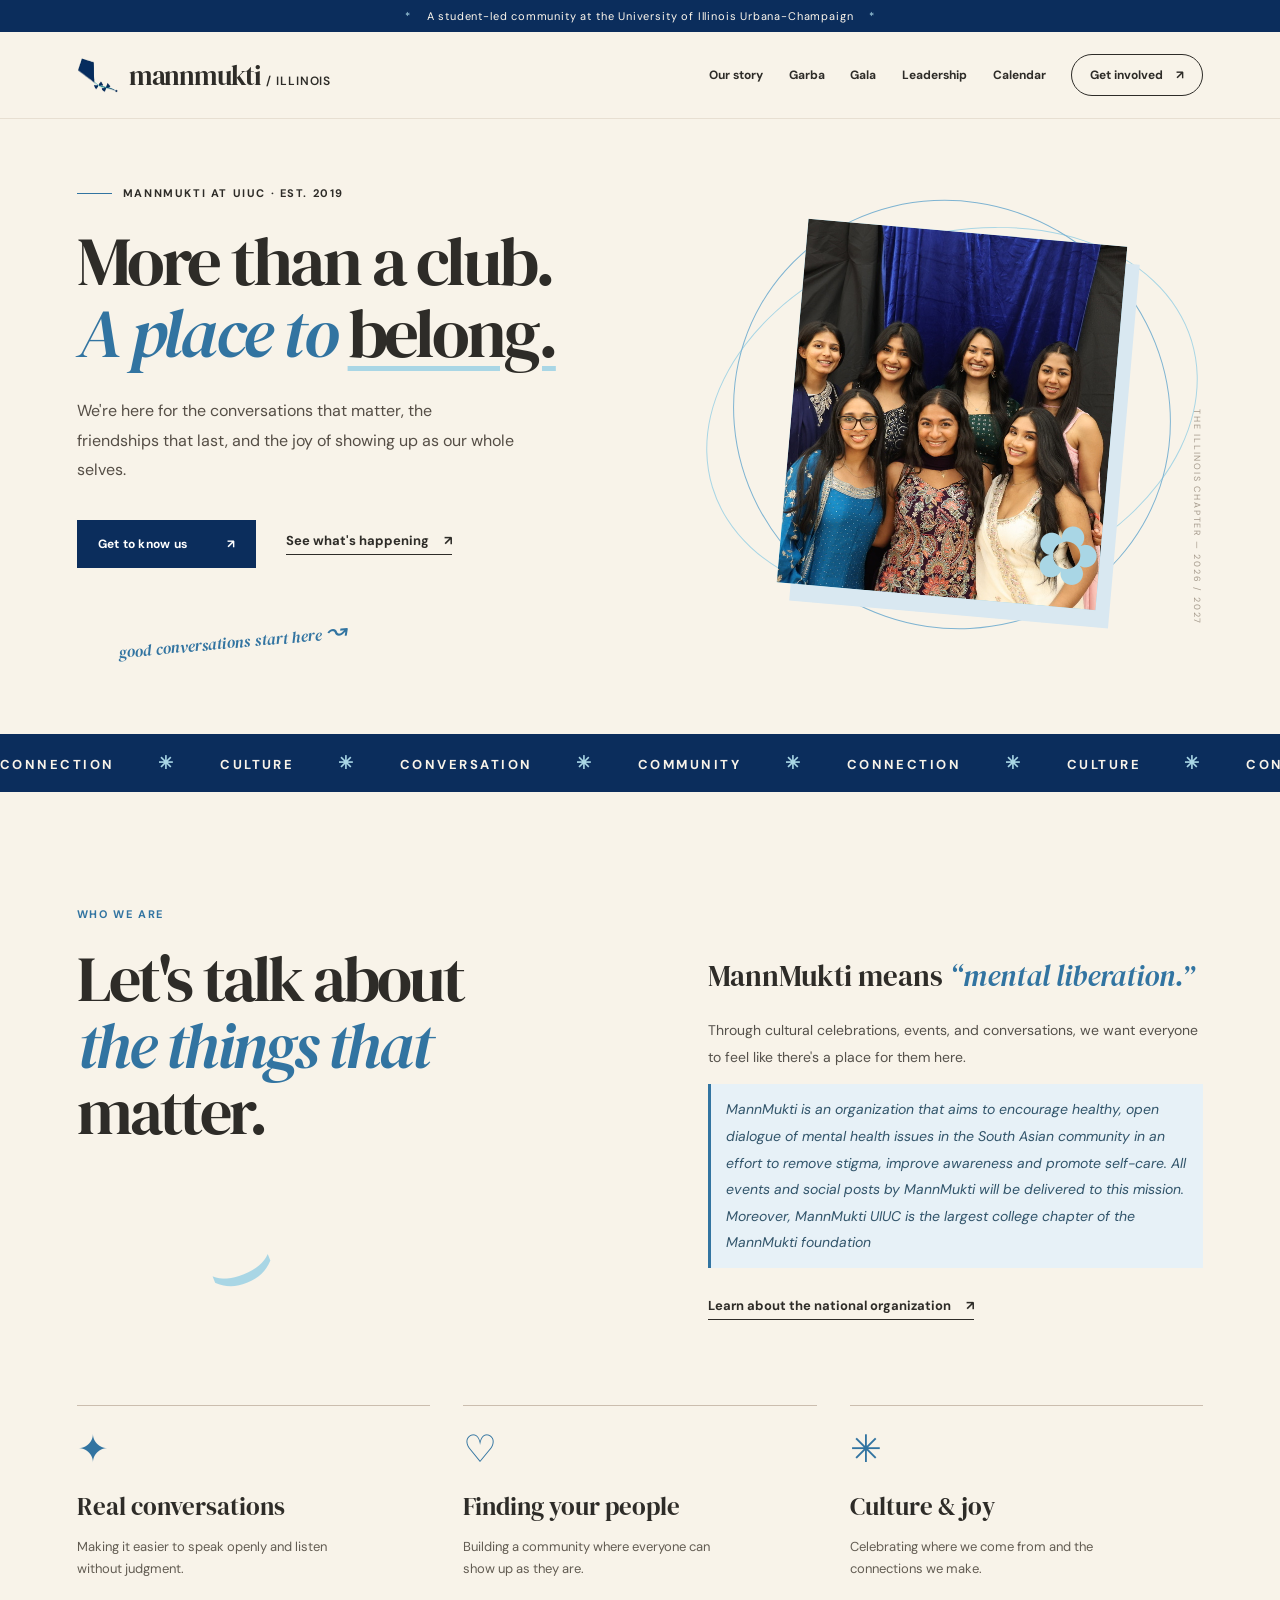
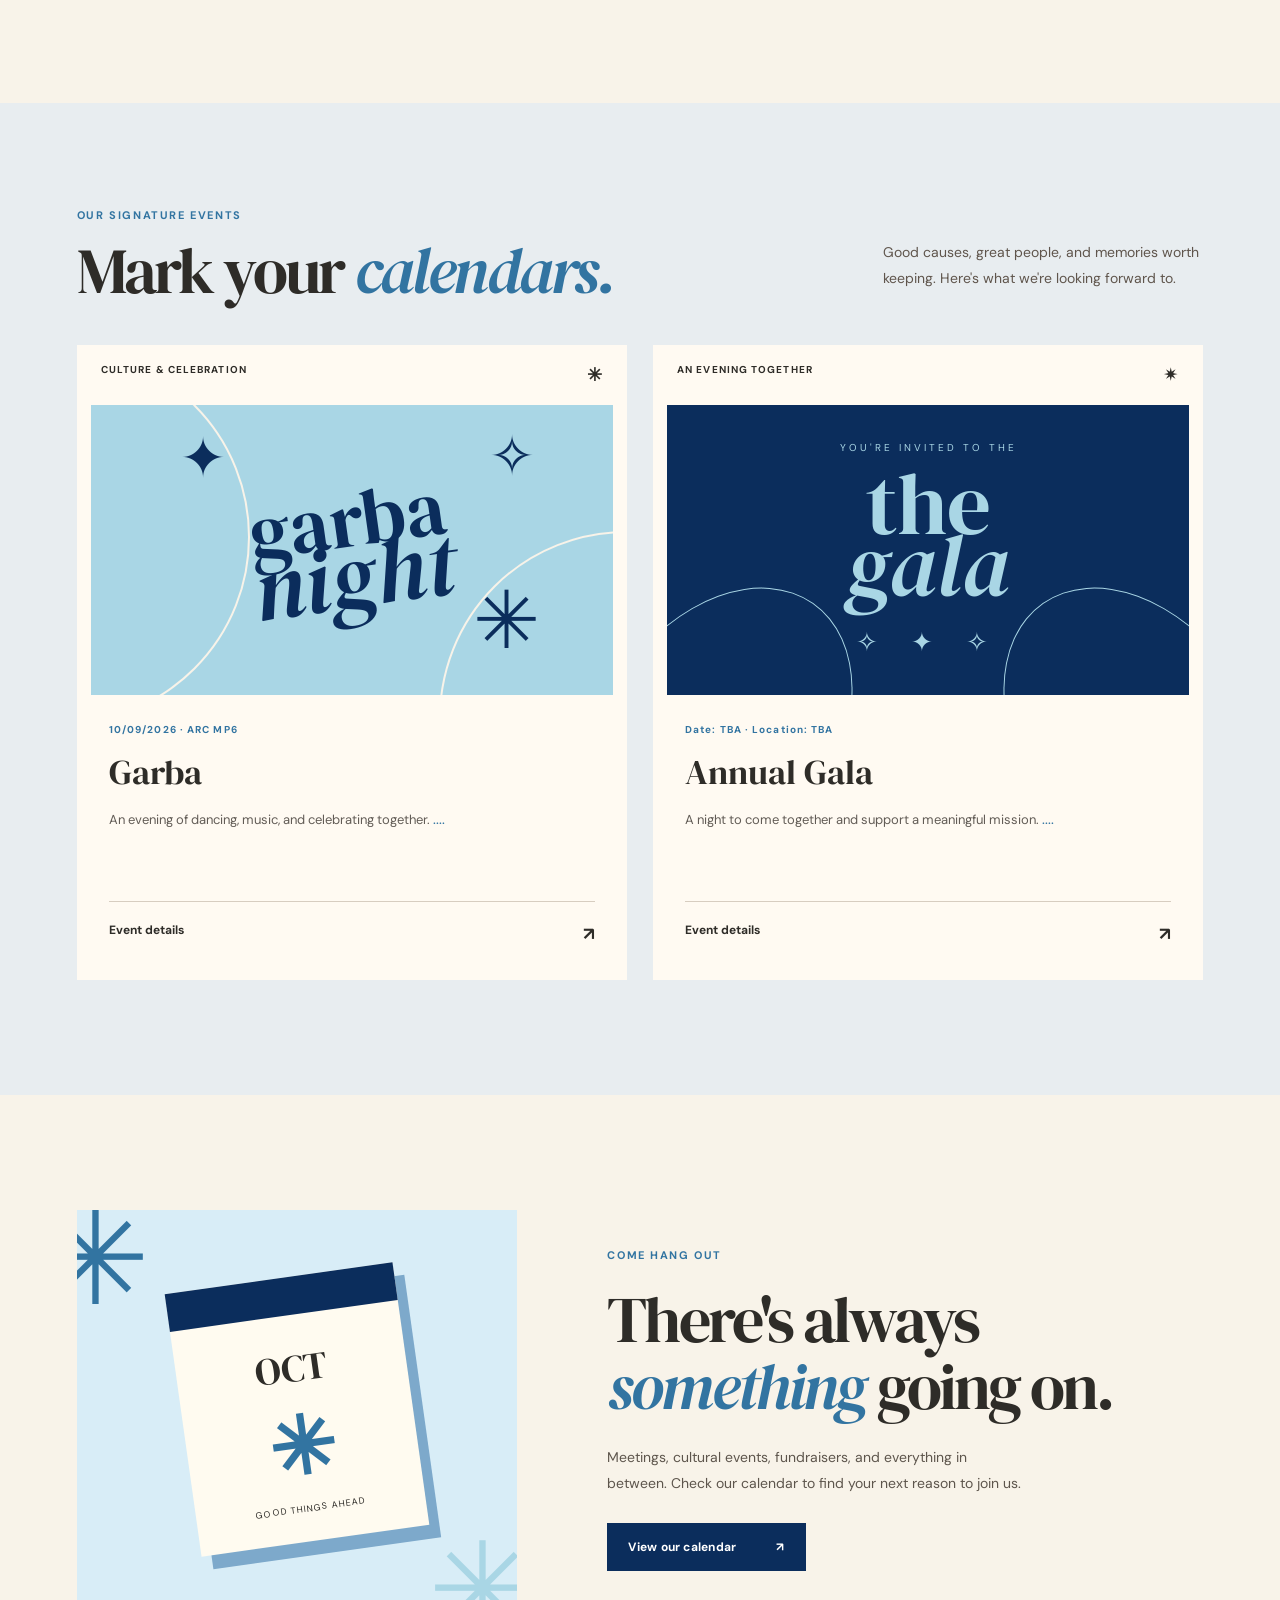
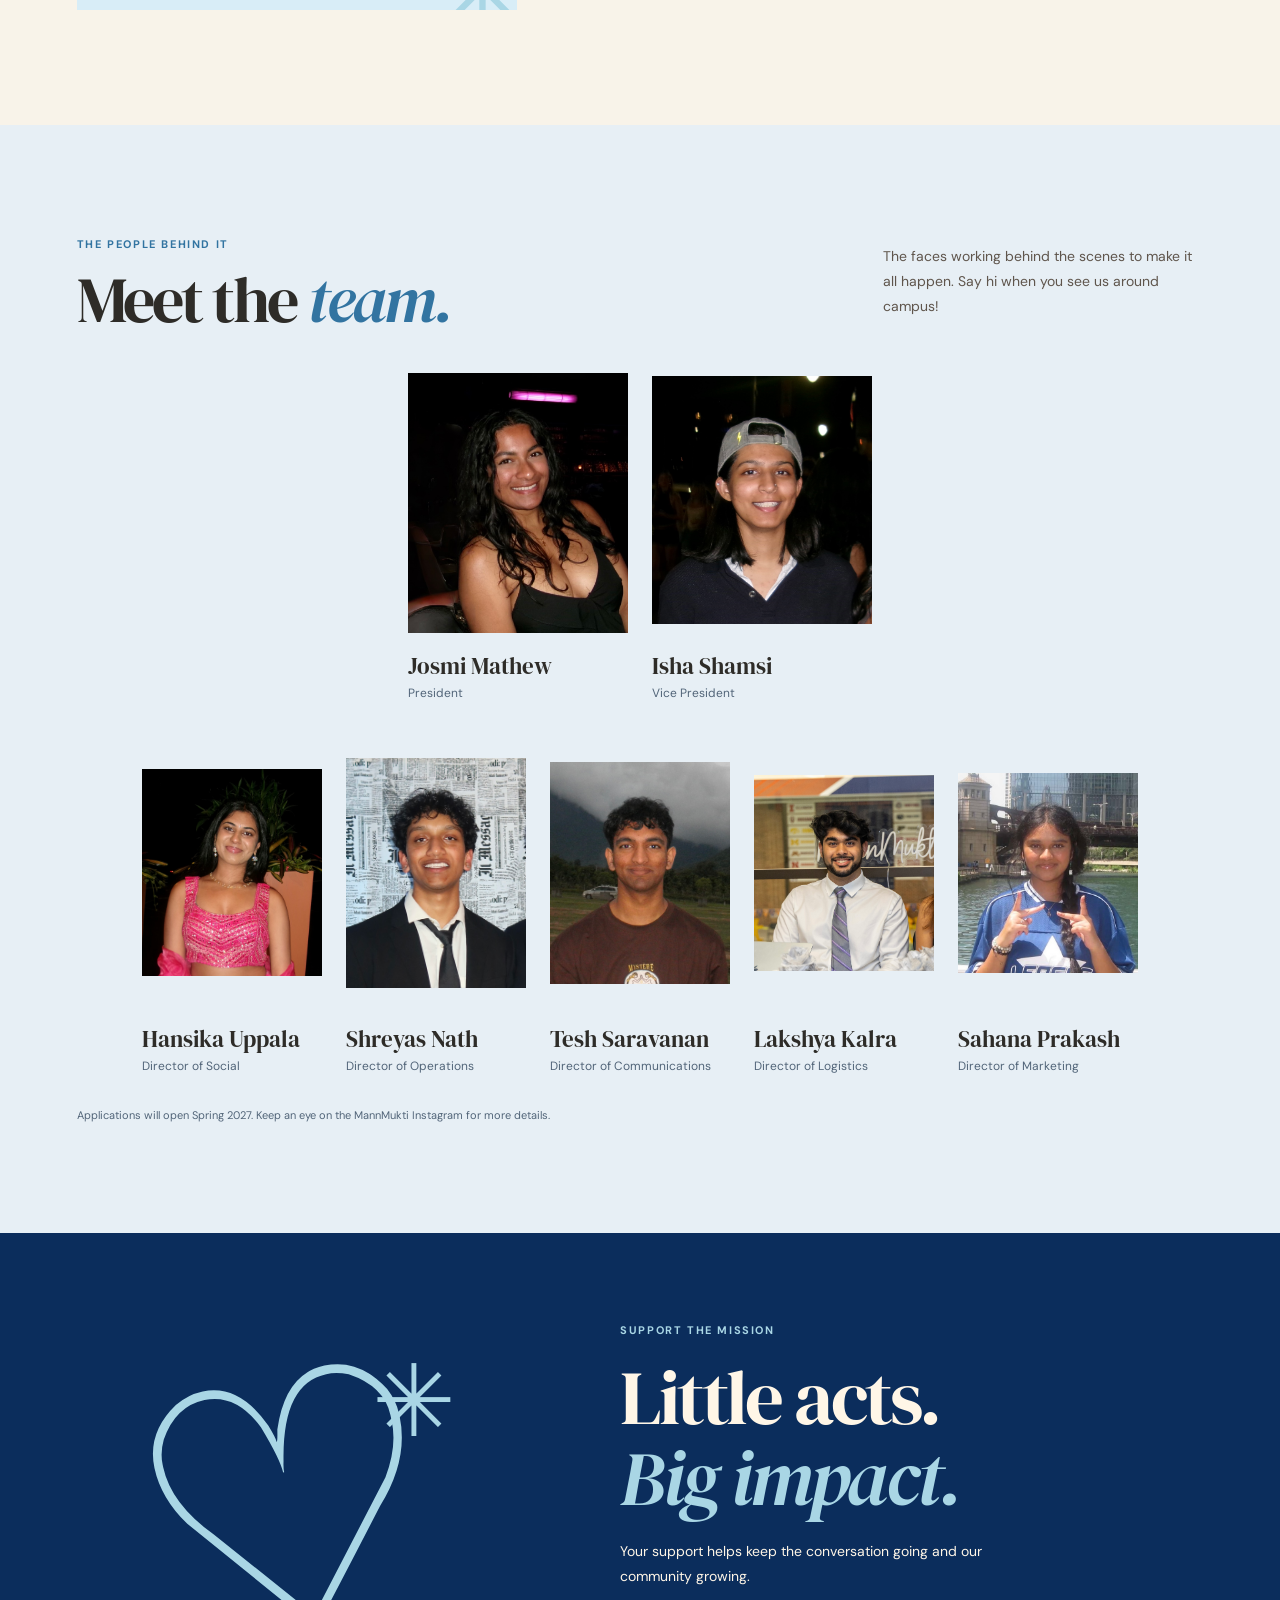
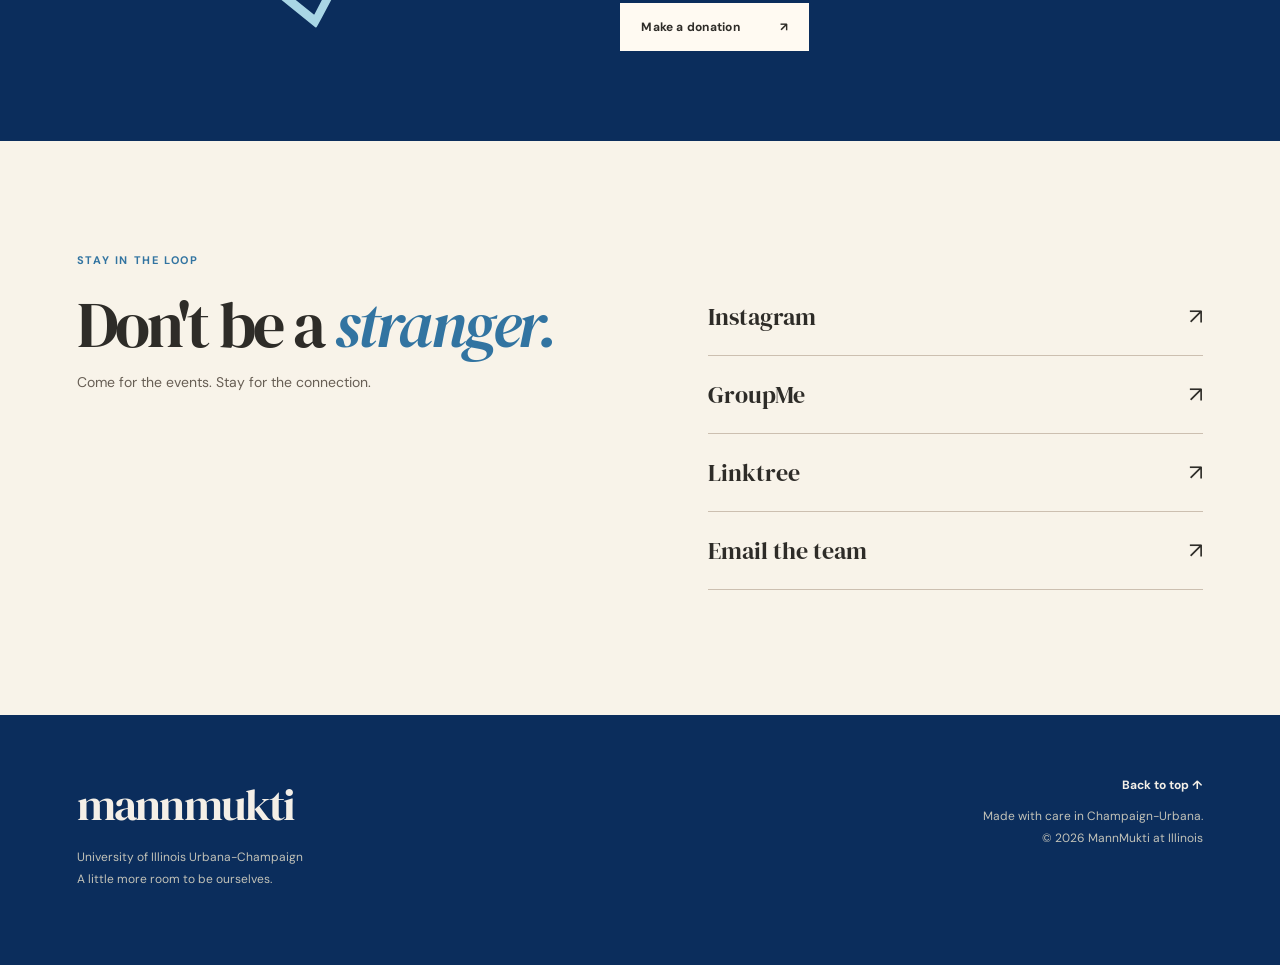
==== commit 66825535: "adding linktree" ====
--- a/index.html
+++ b/index.html
@@ -593,6 +593,14 @@
        ↗
       </span>
      </a>
+     <a href="https://linktr.ee/mannmuktiuiuc">
+      <span>
+       Linktree
+      </span>
+      <span>
+       ↗
+      </span>
+     </a>
      <a href="mailto:mannmuktiuiuc@gmail.com">
       <span>
        Email the team
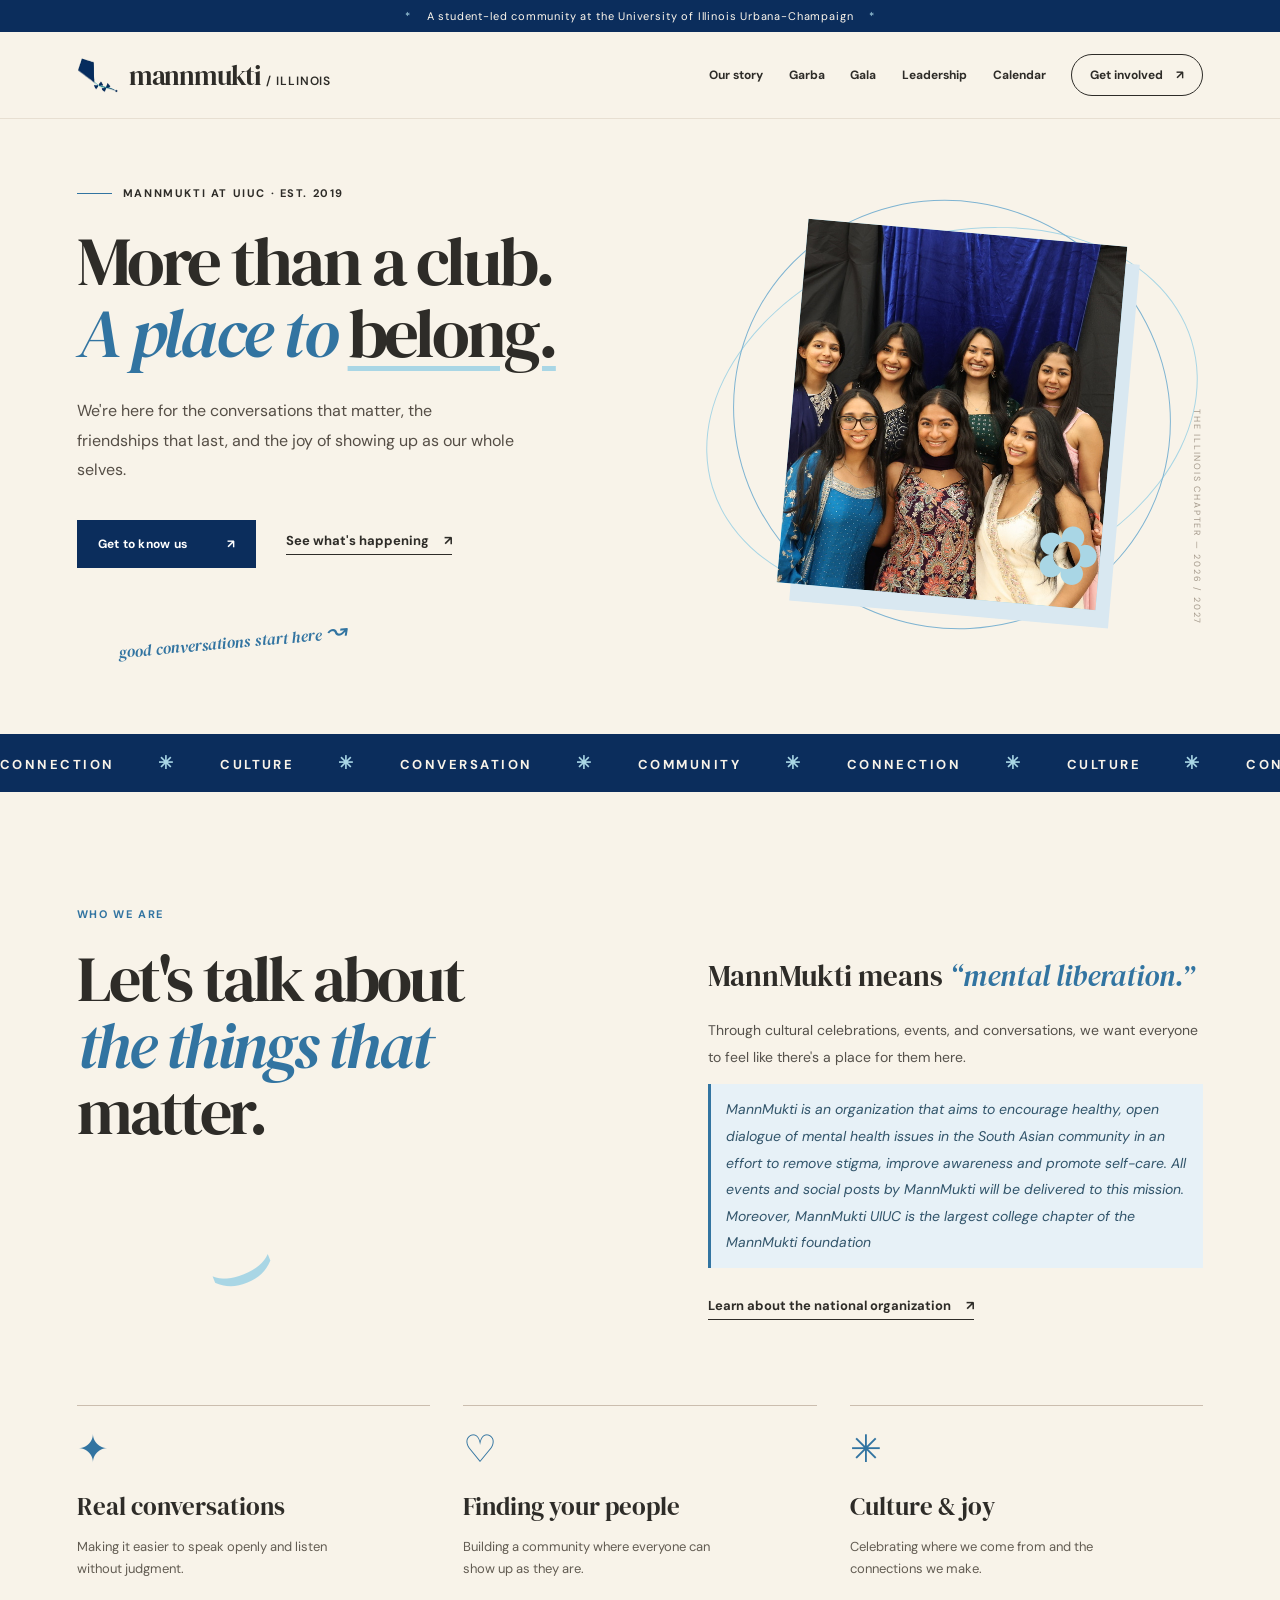
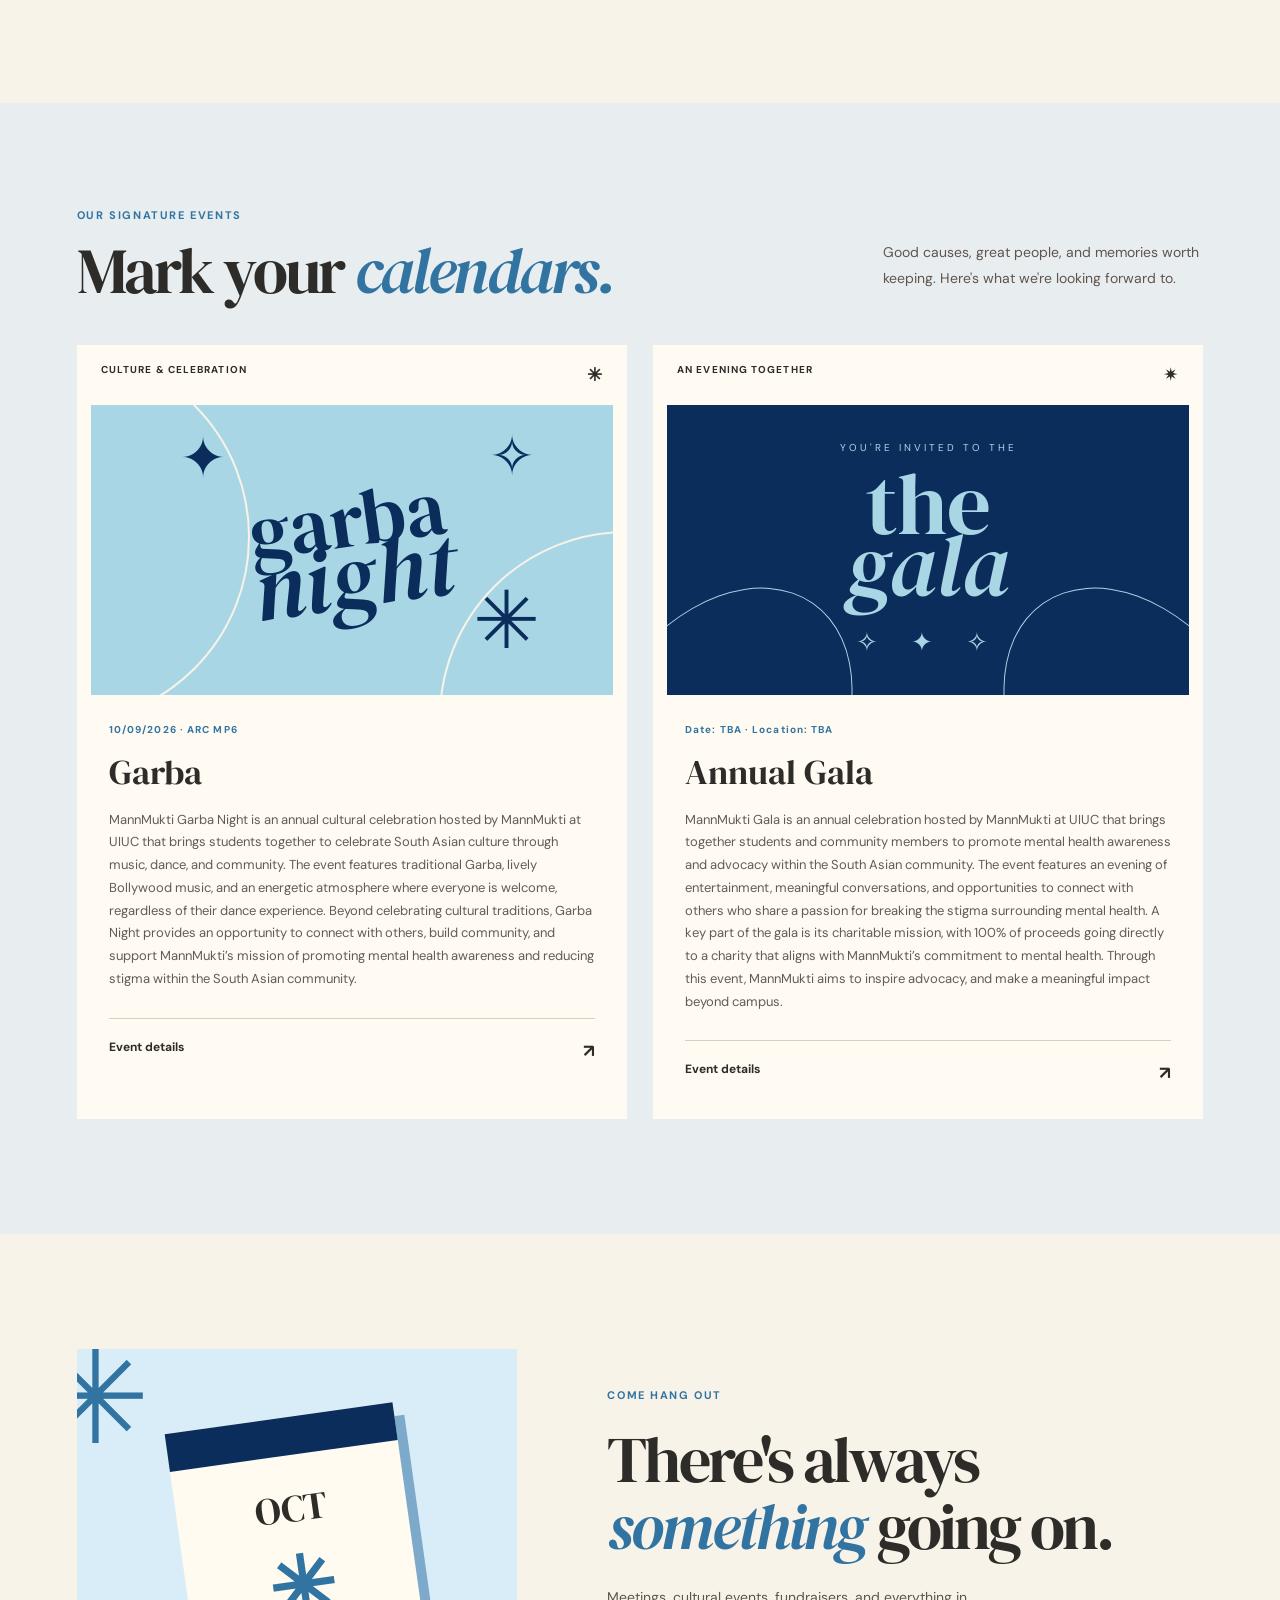
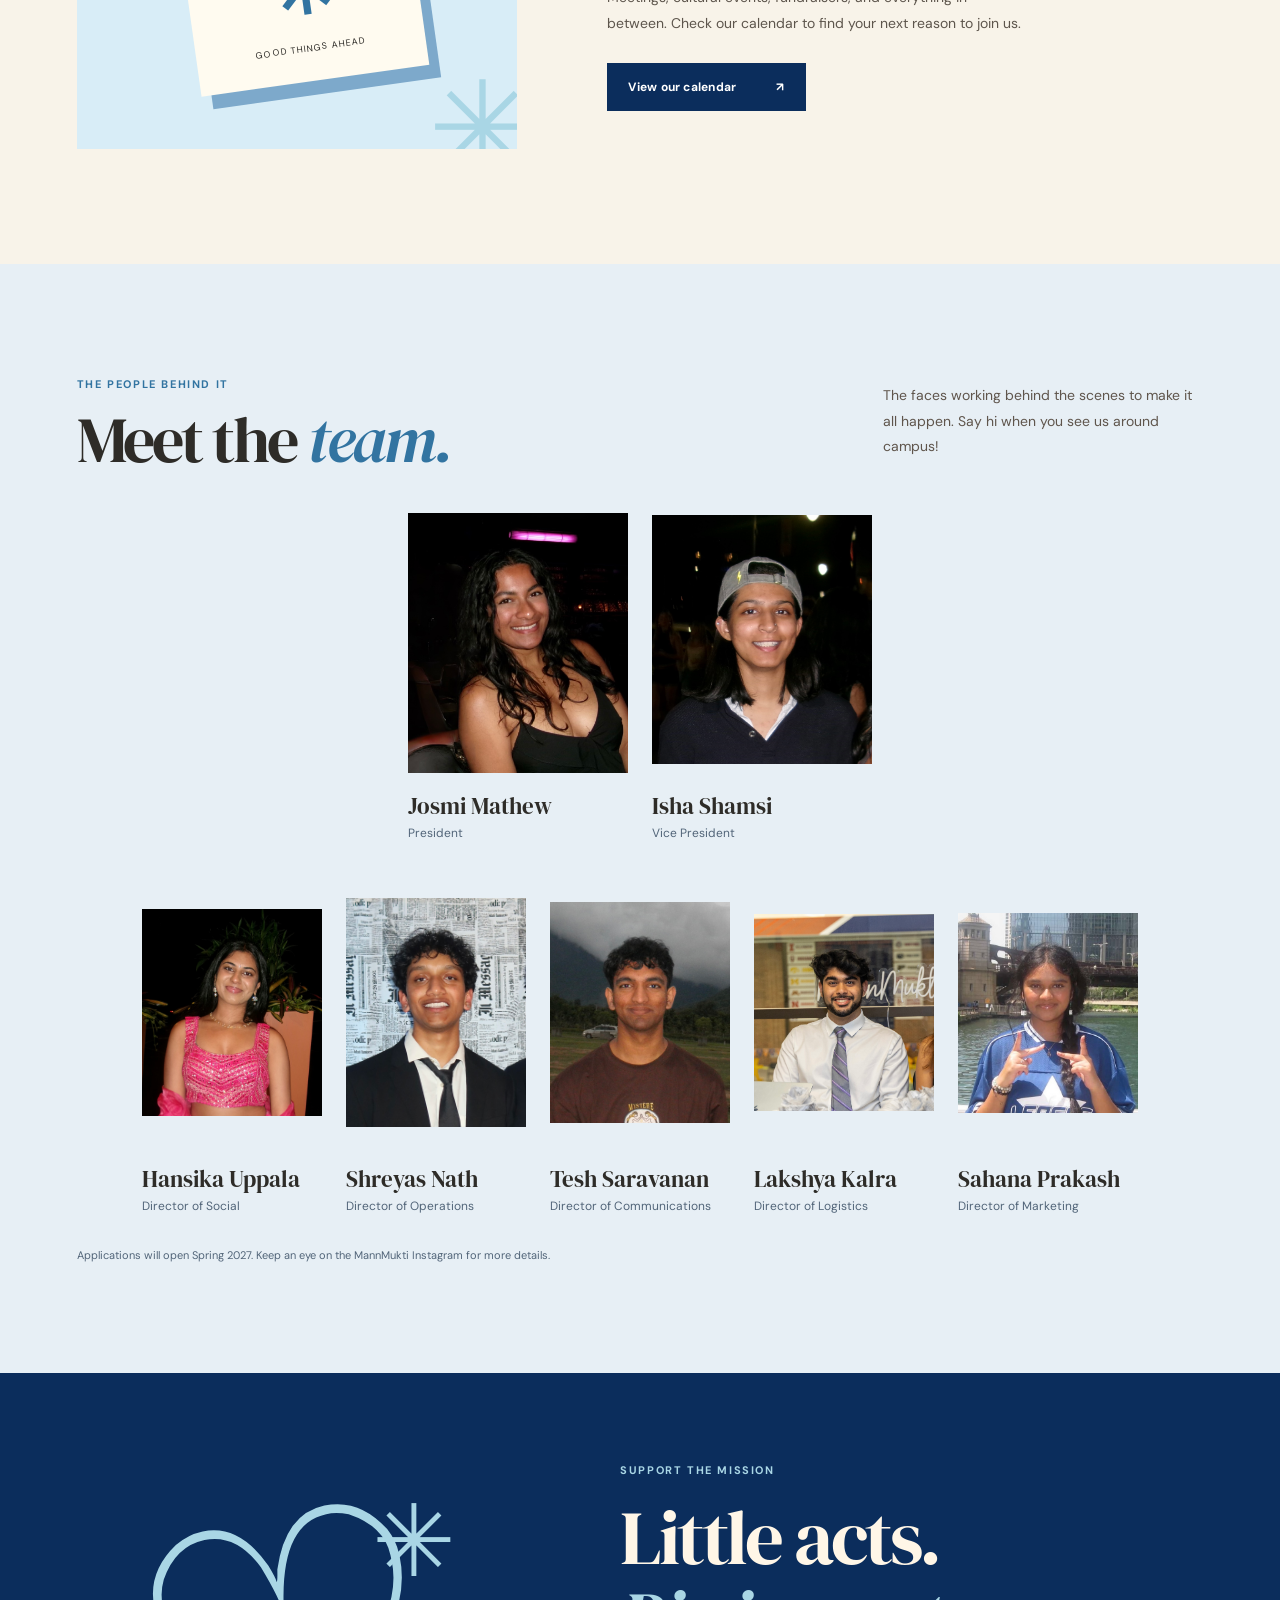
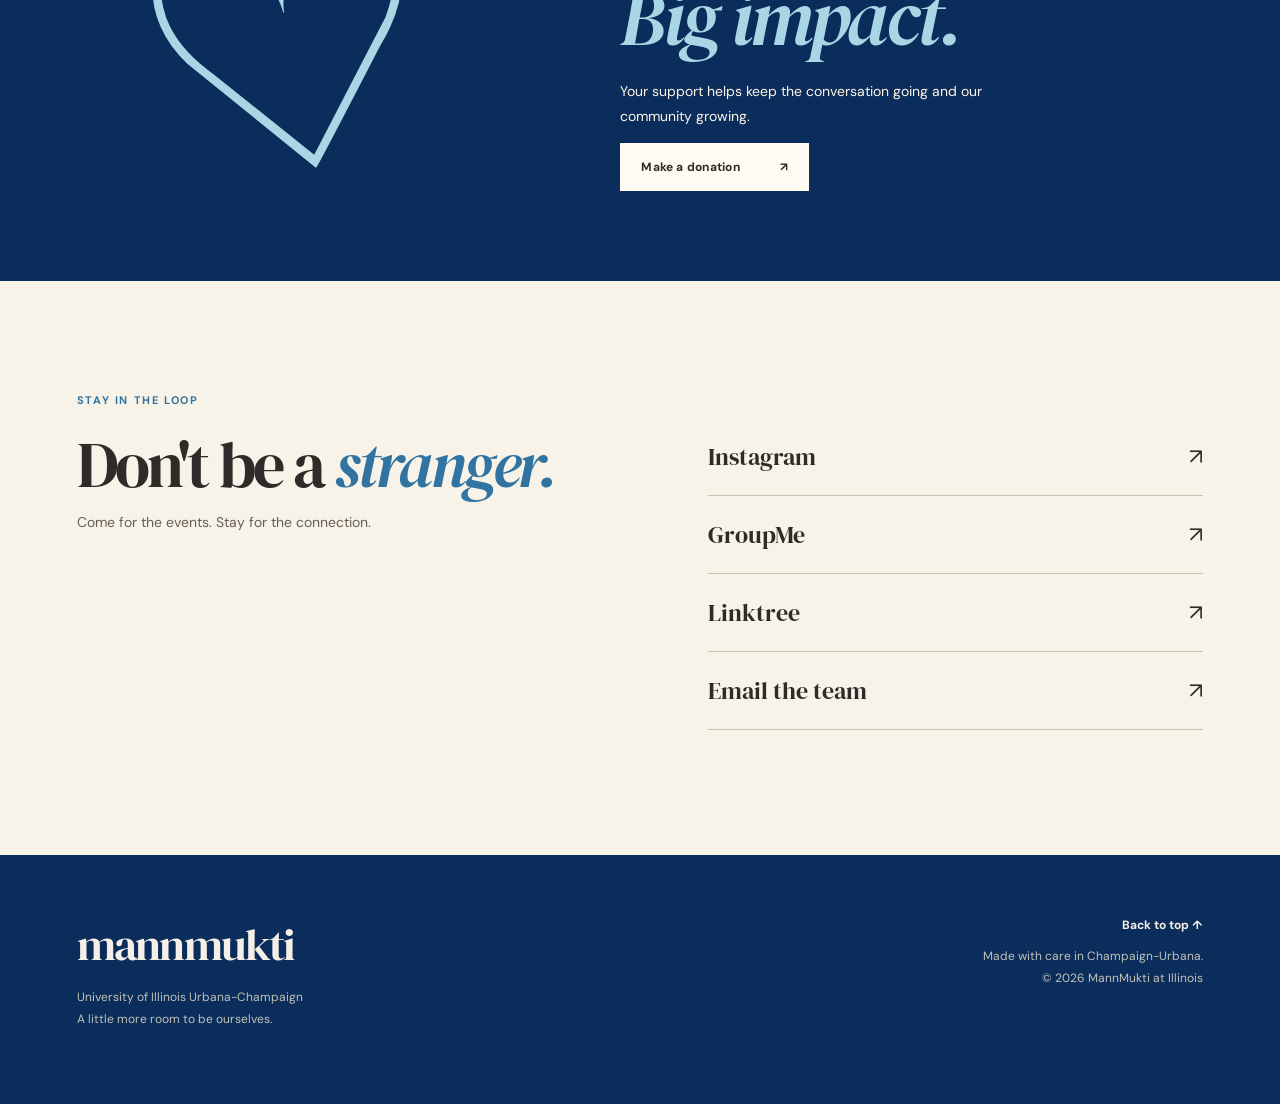
==== commit 29b54f43: "updating garba and gala descriptions" ====
--- a/index.html
+++ b/index.html
@@ -139,35 +139,35 @@
     <div class="ticker-track">
      CONNECTION
      <span>
-      ✳
+      ✳&#65038;
      </span>
      CULTURE
      <span>
-      ✳
+      ✳&#65038;
      </span>
      CONVERSATION
      <span>
-      ✳
+      ✳&#65038;
      </span>
      COMMUNITY
      <span>
-      ✳
+      ✳&#65038;
      </span>
      CONNECTION
      <span>
-      ✳
+      ✳&#65038;
      </span>
      CULTURE
      <span>
-      ✳
+      ✳&#65038;
      </span>
      CONVERSATION
      <span>
-      ✳
+      ✳&#65038;
      </span>
      COMMUNITY
      <span>
-      ✳
+      ✳&#65038;
      </span>
     </div>
    </div>
@@ -236,7 +236,7 @@
      </div>
      <div class="value">
       <span>
-       ✳
+       ✳&#65038;
       </span>
       <h3>
        Culture &amp; joy
@@ -272,7 +272,7 @@
          CULTURE &amp; CELEBRATION
         </span>
         <span aria-hidden="true">
-         ✳
+         ✳&#65038;
         </span>
        </div>
        <div aria-hidden="true" class="event-graphic garba-graphic">
@@ -287,7 +287,7 @@
          ✦
         </span>
         <span class="garba-star star-b">
-         ✳
+         ✳&#65038;
         </span>
         <span class="garba-star star-c">
          ✧
@@ -301,10 +301,10 @@
          Garba
         </h3>
         <p>
-         An evening of dancing, music, and celebrating together.
-         <strong>
-          ....
-         </strong>
+         MannMukti Garba Night is an annual cultural celebration hosted by MannMukti at UIUC that brings students together to celebrate South Asian culture 
+         through music, dance, and community. The event features traditional Garba, lively Bollywood music, and an energetic atmosphere where everyone 
+         is welcome, regardless of their dance experience. Beyond celebrating cultural traditions, Garba Night provides an opportunity to connect with 
+         others, build community, and support MannMukti’s mission of promoting mental health awareness and reducing stigma within the South Asian community.
         </p>
         <a  class="event-link" href="garba.html">
          Event details
@@ -346,10 +346,13 @@
          Annual Gala
         </h3>
         <p>
-         A night to come together and support a meaningful mission.
-         <strong>
-          ....
-         </strong>
+          MannMukti Gala is an annual celebration hosted by MannMukti at UIUC that brings together 
+          students and community members to promote mental health awareness and advocacy within the 
+          South Asian community. The event features an evening of entertainment, 
+          meaningful conversations, and opportunities to connect with others who share a passion for 
+          breaking the stigma surrounding mental health. A key part of the gala is its charitable mission, 
+          with 100% of proceeds going directly to a charity that aligns with MannMukti’s commitment 
+          to mental health. Through this event, MannMukti aims to inspire advocacy, and make a meaningful impact beyond campus.
         </p>
         <a class="event-link" href="gala.html">
          Event details
@@ -369,7 +372,7 @@
        OCT
       </span>
       <strong>
-       ✳
+       ✳&#65038;
       </strong>
       <small>
        GOOD THINGS AHEAD
@@ -535,7 +538,7 @@
       ♡
      </span>
      <span class="little-sparkle">
-      ✳
+      ✳&#65038;
      </span>
     </div>
     <div>
--- a/styles.css
+++ b/styles.css
@@ -731,7 +731,7 @@
 }
 
 .calendar-doodle:before,.calendar-doodle:after {
-  content:'✳';
+  content:'\2733\FE0E';
   color:var(--mid-blue);
   position:absolute;
   font-size:130px;
